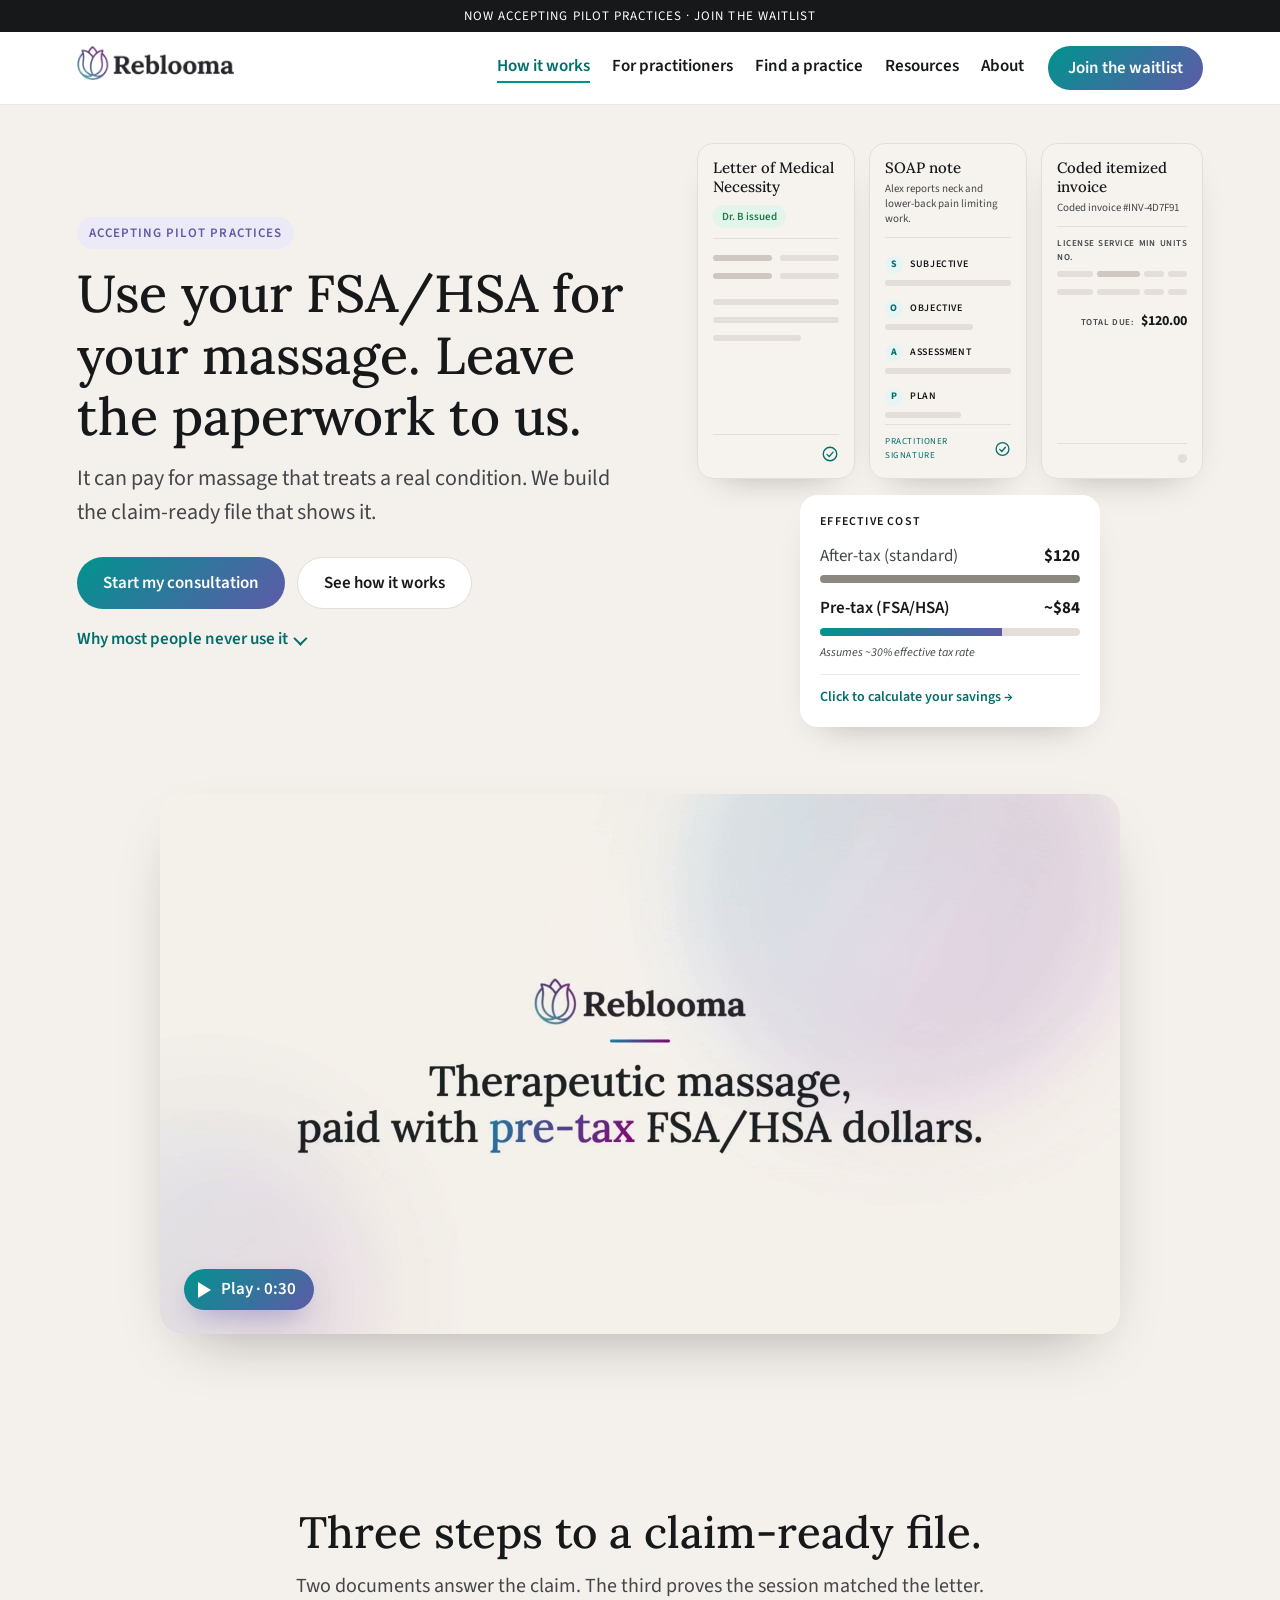
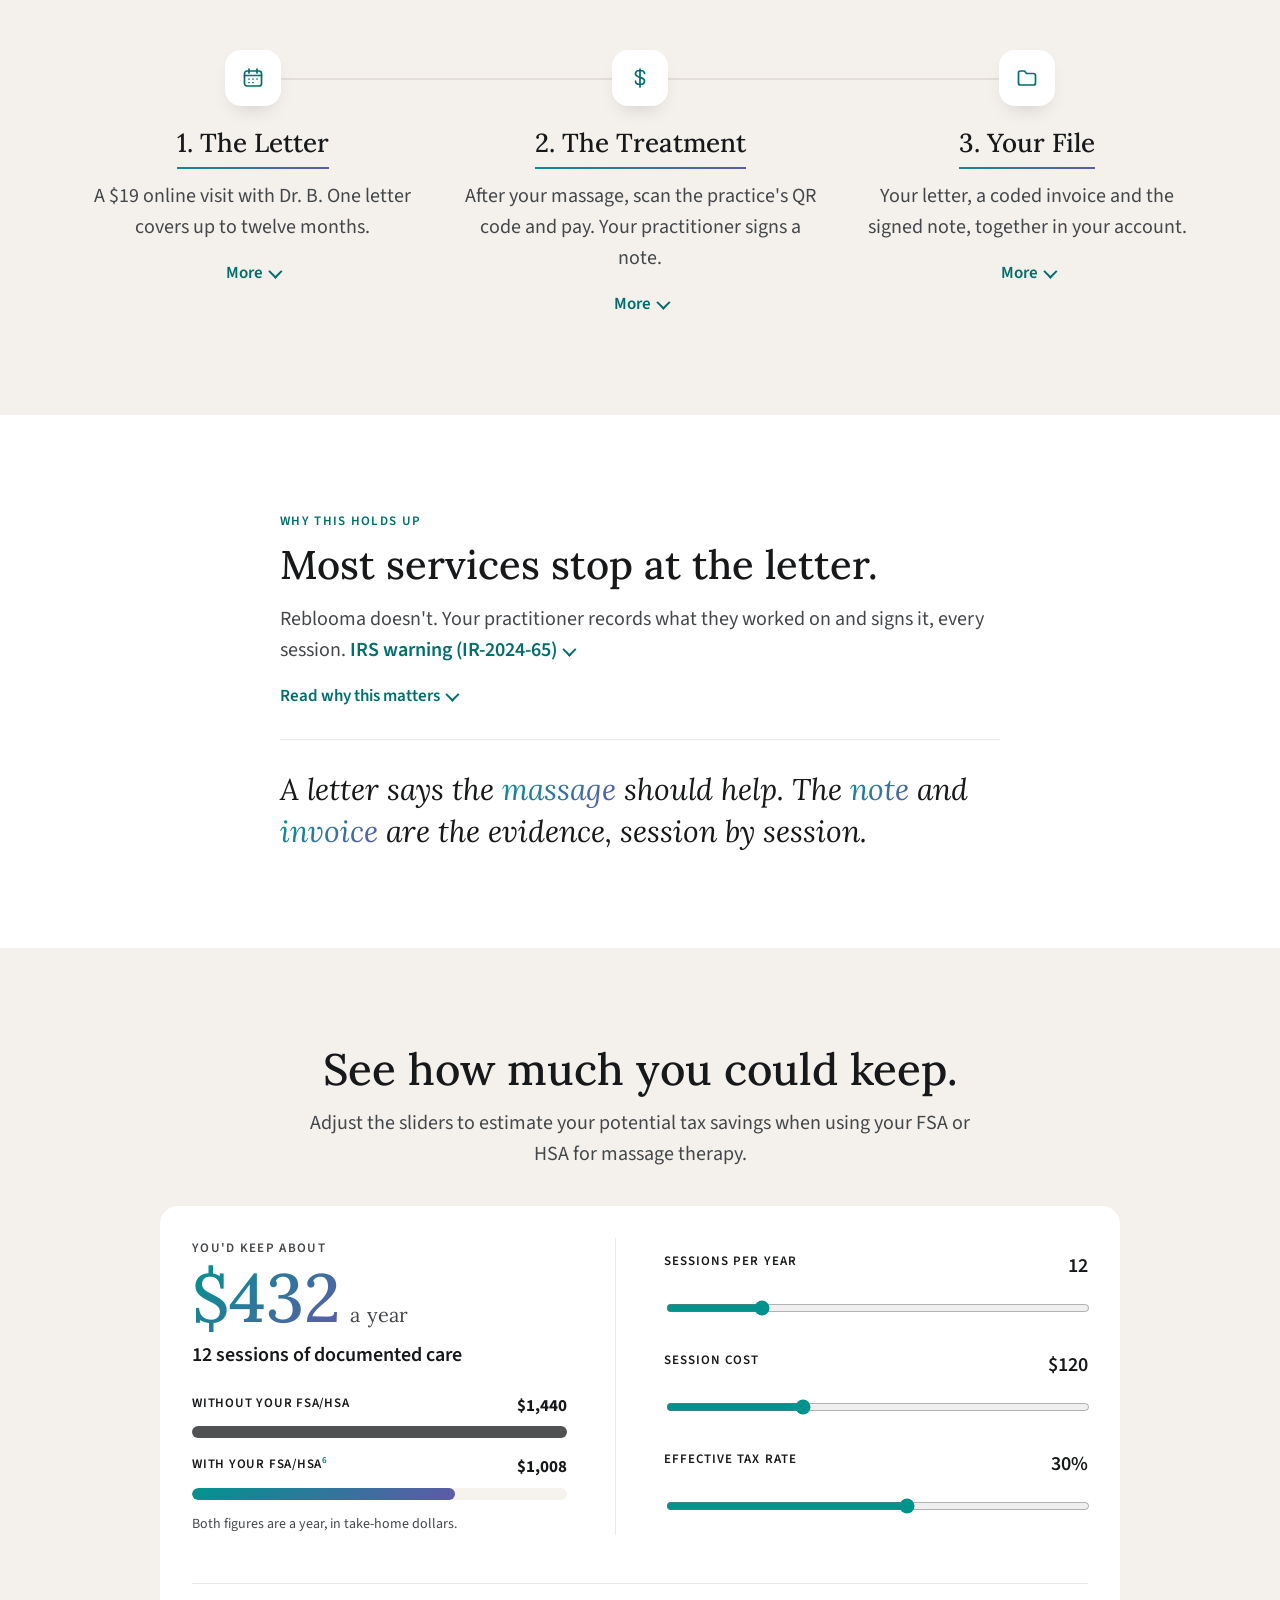
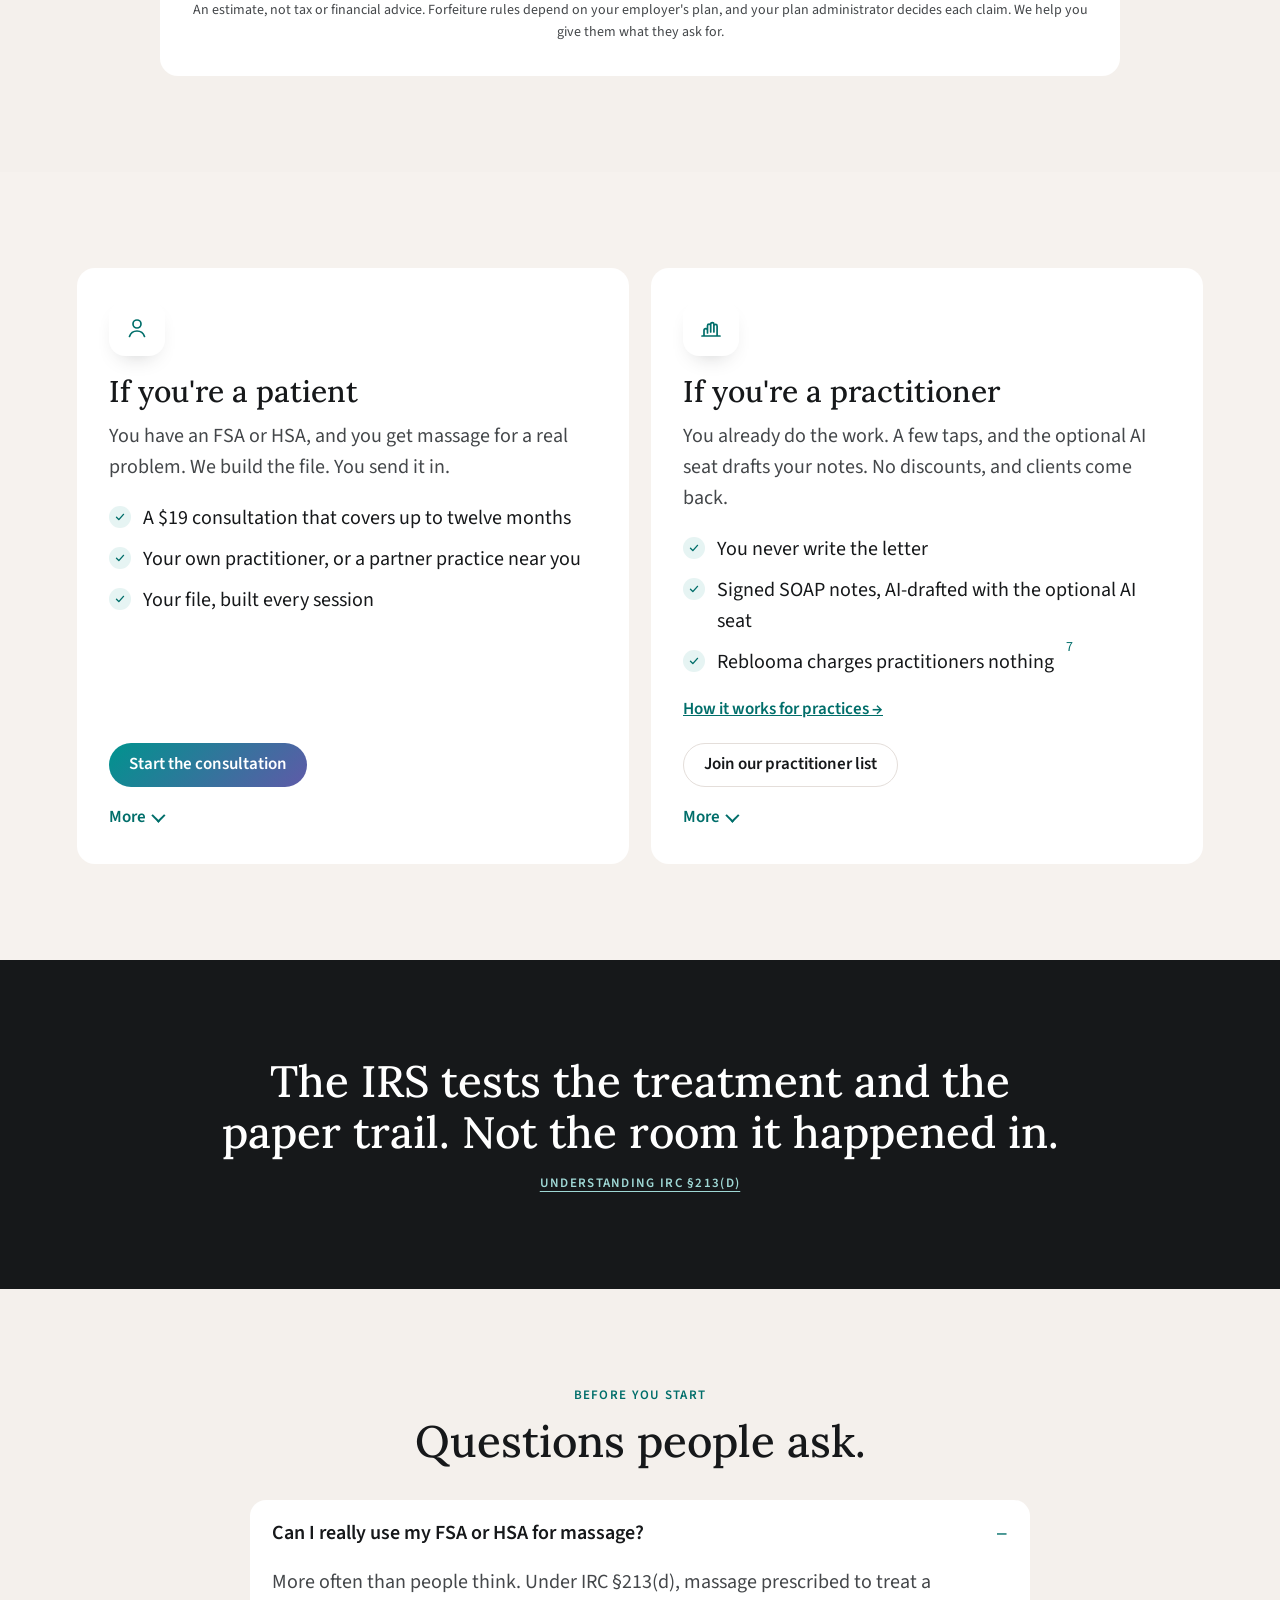
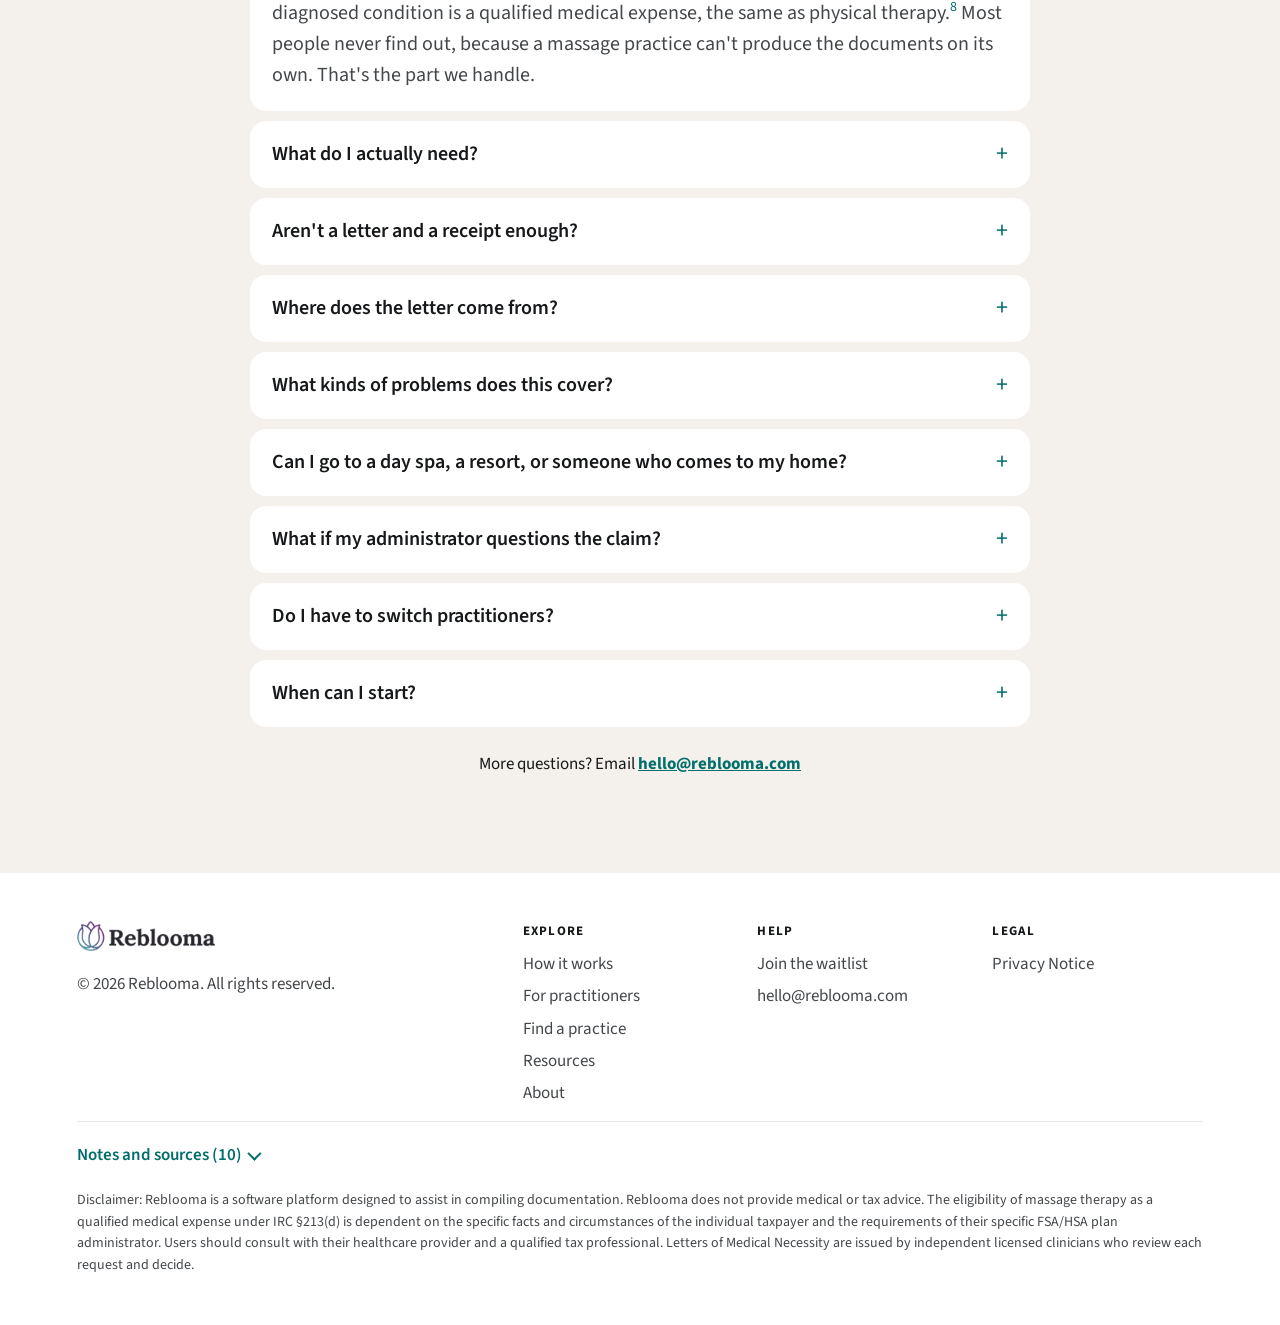
==== index.html @ 5f99416f "Name partner practices again, per D-161 (Joyce, 10/14): Find a practice stays Co-Authored-By: Claude" ====
<!doctype html>
<html lang="en">
<head>
<meta charset="utf-8">
<meta name="viewport" content="width=device-width, initial-scale=1, viewport-fit=cover">
<title>Reblooma: Use your FSA/HSA for massage</title>
<link rel="preconnect" href="https://fonts.googleapis.com">
<link rel="stylesheet" href="https://fonts.googleapis.com/css2?family=Lora:wght@500&family=Source+Sans+3:wght@400;600&display=swap">
<style>
/* Tokens copied from the approved phone screens (10/12/2026). */
:root{
  --ground:#f4f0ec; --sand:#f6f2ee; --stone:#e4deda; --paper:#ffffff;
  --ink:#16181a; --hint:#44474a; --line:rgba(22,24,26,.09);
  --teal:#00938e; --teal-ink:#006e6a; --purple:#5f5aa8; --lav:#eceaf6; --sel:#e6f4f3; --mint:#e3f4ea; --green:#1a7a4a;
  --grad:linear-gradient(135deg,#00938e,#5f5aa8);
  --serif:'Lora',Georgia,'Times New Roman',serif;
  --sans:'Source Sans 3',-apple-system,BlinkMacSystemFont,'Segoe UI',sans-serif;
  --t-body:clamp(1.0625rem,.95rem + .45vw,1.25rem);
  --t-small:clamp(.9375rem,.88rem + .25vw,1.0625rem);
  --gut:clamp(16px,5vw,48px);
}
*{box-sizing:border-box}
[hidden]{display:none!important}
html{scroll-behavior:smooth}
body{margin:0;background:var(--ground);color:var(--ink);font:400 var(--t-body)/1.55 var(--sans);-webkit-font-smoothing:antialiased}
h1,h2,h3{font-family:var(--serif);font-weight:500;line-height:1.18;margin:0;text-wrap:balance}
p{margin:0}
a{color:var(--teal-ink)}
.wrap{max-width:1600px;margin:0 auto;padding-inline:max(var(--gut),6vw)}

/* Top bar */
.dev{background:var(--ink);color:#fff;text-align:center;font-size:.8125rem;letter-spacing:.08em;text-transform:uppercase;padding:7px 12px}
header{background:var(--paper);border-bottom:1px solid var(--line);position:sticky;top:0;z-index:5}
header .wrap{display:flex;align-items:center;gap:24px;min-height:72px}
header img{height:34px;width:auto}
nav{display:flex;gap:22px;margin-left:auto;font-size:var(--t-small);font-weight:600}
nav a{color:var(--ink);text-decoration:none}
nav a:hover{color:var(--teal-ink)}

.btn{display:inline-flex;align-items:center;justify-content:center;gap:8px;min-height:52px;padding:0 26px;border-radius:999px;font:600 var(--t-small)/1 var(--sans);text-decoration:none;border:0;cursor:pointer}
.btn-main{background:var(--grad);color:#fff}
.btn-ghost{background:var(--paper);color:var(--ink);border:1.5px solid var(--stone)}
.btn-sm{min-height:44px;padding:0 20px}

/* Sections */
section{padding-block:clamp(56px,8vw,96px)}
.eyebrow{font-size:.8125rem;font-weight:600;letter-spacing:.1em;text-transform:uppercase;color:var(--teal-ink)}
.lead{color:var(--hint);max-width:34em}
.center{text-align:center}
.center .lead{margin-inline:auto}
.card{background:var(--paper);border-radius:18px;padding:clamp(22px,3vw,32px)}

/* "More" opener: the phone's "Why these" pattern */
details.more{margin-top:14px}
details.more>summary{list-style:none;cursor:pointer;display:inline-flex;align-items:center;gap:6px;font-weight:600;font-size:var(--t-small);color:var(--teal-ink)}
details.more>summary::-webkit-details-marker{display:none}
details.more>summary::after{content:"";width:8px;height:8px;border-right:2px solid currentColor;border-bottom:2px solid currentColor;transform:rotate(45deg) translateY(-2px);transition:transform .2s}
details.more[open]>summary::after{transform:rotate(-135deg) translateY(-2px)}
details.more .body{margin-top:12px;color:var(--hint);font-size:var(--t-small);display:grid;gap:10px}
sup{font-size:.7em;line-height:0}
sup a{text-decoration:none}

/* Hero */
.hero{padding-block:clamp(24px,3vw,40px) clamp(32px,4vw,52px)}
.hero .wrap{display:grid;grid-template-columns:1.1fr 1fr;gap:clamp(48px,5vw,88px);align-items:center}
.pill{display:inline-block;background:var(--lav);color:var(--purple);font-size:.8125rem;font-weight:600;letter-spacing:.08em;text-transform:uppercase;padding:6px 12px;border-radius:999px}
.hero h1{font-size:clamp(2.125rem,1.5rem + 2.3vw,3.25rem);margin:14px 0 14px}
.hero .lead{font-size:clamp(1.125rem,1rem + .5vw,1.375rem)}
.ctas{display:flex;flex-wrap:wrap;gap:12px;margin-top:28px}
/* Hero picture: the live site's layout. Three documents in a row, Effective cost under them. */
.docs{display:grid;gap:16px;justify-items:center;min-width:0}
.dset{display:grid;grid-template-columns:repeat(3,1fr);gap:14px;width:100%}
.doc{background:var(--paper);border-radius:16px;padding:16px;box-shadow:0 16px 36px -24px rgba(22,24,26,.4);display:flex;flex-direction:column;min-height:252px;font-size:.75rem;color:var(--hint)}
/* The live site's glow: each card lights up in turn, 2 s each, 6 s loop. */
.doc{background:var(--sand);outline:1.5px solid var(--line);outline-offset:-1.5px;animation:glow 6s ease infinite}
.dset .doc:nth-child(2){animation-delay:2s}
.dset .doc:nth-child(3){animation-delay:4s}
@keyframes glow{
  0%,30%{background:var(--paper);outline-color:var(--teal);box-shadow:0 0 0 4px rgba(0,147,142,.10),0 18px 40px -18px rgba(95,90,168,.45);transform:translateY(-3px)}
  36%,100%{background:var(--sand);outline-color:var(--line);box-shadow:0 1px 2px rgba(22,24,26,.06);transform:none}
}
@media (prefers-reduced-motion:reduce){.doc{animation:none}.dset .doc:nth-child(2){background:var(--paper);outline-color:var(--teal)}}
.doc h4{margin:0;font:500 .9375rem/1.25 var(--serif);color:var(--ink)}
.doc .dsub{margin-top:4px;font-size:.6875rem;line-height:1.35}
.doc hr{border:0;border-top:1px solid var(--line);margin:10px 0}
.doc .tag{align-self:flex-start;margin-top:8px;background:var(--mint);color:var(--green);font-size:.6875rem;font-weight:600;padding:3px 9px;border-radius:999px}
.doc .ln{display:block;height:6px;border-radius:3px;background:var(--stone);margin:6px 0}
.doc .ln.dk{background:#cfc7c1}
.doc .two{display:flex;gap:8px}.doc .two .ln{flex:1}
.doc .srow{display:flex;align-items:center;gap:7px;margin-top:8px;font-size:.625rem;font-weight:600;letter-spacing:.06em;text-transform:uppercase;color:var(--ink)}
.doc .srow b{width:18px;height:18px;border-radius:50%;background:var(--sel);color:var(--teal-ink);display:grid;place-items:center;font-size:.625rem}
.doc .thead{display:grid;grid-template-columns:1.1fr 1.3fr .6fr .6fr;gap:4px;font-size:.5625rem;font-weight:600;letter-spacing:.05em;text-transform:uppercase;color:var(--hint)}
.doc .trow{display:grid;grid-template-columns:1.1fr 1.3fr .6fr .6fr;gap:4px}
.doc .tot{display:flex;justify-content:flex-end;align-items:baseline;gap:8px;margin-top:10px;font-size:.5625rem;font-weight:600;letter-spacing:.06em;text-transform:uppercase}
.doc .tot b{font-size:.875rem;letter-spacing:0;color:var(--ink);font-variant-numeric:tabular-nums}
.doc .dfoot{margin-top:auto;border-top:1px solid var(--line);padding-top:10px;display:flex;justify-content:space-between;align-items:center;color:var(--teal-ink);font-size:.5625rem;letter-spacing:.06em;text-transform:uppercase}
.doc .dot{width:9px;height:9px;border-radius:50%;background:var(--stone);margin-left:auto}
.eff{width:min(300px,100%);background:var(--paper);border-radius:18px;padding:18px 20px;box-shadow:0 16px 36px -24px rgba(22,24,26,.4);text-decoration:none;color:var(--ink);display:block}
.eff .klab{font-size:.75rem;font-weight:600;letter-spacing:.1em;text-transform:uppercase}
.eff .row{display:flex;justify-content:space-between;align-items:baseline;margin-top:12px;font-size:var(--t-small);font-variant-numeric:tabular-nums}
.eff .row span{color:var(--hint)}
.eff .row.pre span{color:var(--ink);font-weight:600}
.eff i{display:block;height:8px;border-radius:4px;background:var(--stone);margin-top:6px;overflow:hidden}
.eff i.post{background:#8d8781}
.eff i em{display:block;height:100%;width:70%;background:var(--grad)}
.eff .fine{font-size:.75rem;font-style:italic;margin-top:8px}
.eff .go{display:flex;align-items:center;gap:6px;border-top:1px solid var(--line);margin-top:12px;padding-top:12px;font-size:.875rem;font-weight:600;color:var(--teal-ink)}
.eff:hover .go{text-decoration:underline}

/* Steps: the live site's layout. Icon boxes joined by a line, numbered titles, centered text. */
.sub{color:var(--hint);margin-top:12px}
.steps{display:grid;grid-template-columns:repeat(3,1fr);gap:36px;margin-top:48px;position:relative;text-align:center}
.steps::before{content:"";position:absolute;top:28px;left:16.6%;right:16.6%;height:2px;background:var(--stone)}
.step{position:relative;display:flex;flex-direction:column;align-items:center}
.ico{width:56px;height:56px;border-radius:16px;background:var(--paper);color:var(--teal-ink);display:grid;place-items:center;box-shadow:0 10px 24px -16px rgba(22,24,26,.45);position:relative}
.step h3{font-size:1.625rem;margin:22px 0 12px;padding-bottom:8px;border-bottom:2px solid transparent;border-image:var(--grad) 1}
.step p{color:var(--hint);max-width:20em}
.step details.more .body{text-align:left}

/* Why this holds up: the live site's layout. One left-aligned column ending on the quote. */
.proof{background:var(--paper)}
.proof .col{max-width:720px;margin:0 auto}
.proof h2{font-size:clamp(1.875rem,1.4rem + 1.6vw,2.5rem);margin-top:10px}
.proof .intro{color:var(--hint);margin-top:16px}
.proof .quote{font-family:var(--serif);font-style:italic;font-size:clamp(1.375rem,1.1rem + 1.2vw,1.875rem);line-height:1.4;margin-top:28px;padding-top:28px;border-top:1px solid var(--line)}
.proof .irsnote{margin-top:14px;padding-left:14px;border-left:3px solid var(--teal)}
.proof .irsbtn{all:unset;cursor:pointer;display:inline-flex;align-items:center;gap:6px;font-weight:600;color:var(--teal-ink);white-space:nowrap}
.proof .irsbtn::after{content:"";width:8px;height:8px;border-right:2px solid currentColor;border-bottom:2px solid currentColor;transform:rotate(45deg) translateY(-2px);transition:transform .2s}
.proof .irsbtn[aria-expanded="true"]::after{transform:rotate(-135deg) translateY(-2px)}
.proof .irsbtn:focus-visible{outline:2px solid var(--teal);outline-offset:3px;border-radius:4px}
.proof .quote em{font-style:italic;background:var(--grad);-webkit-background-clip:text;background-clip:text;color:transparent}

/* Who it's for: the live site's layout. Icon, title, line, checks, button. */
#who{background:var(--sand)}
.who{display:grid;grid-template-columns:1fr 1fr;gap:22px}
.who .ico{margin-bottom:18px}
.who h3{font-size:1.875rem;margin-bottom:12px}
.who .lede{color:var(--hint)}
.checks{list-style:none;padding:0;margin:20px 0 24px;display:grid;gap:10px}
.checks li{display:flex;gap:12px;align-items:flex-start}
.checks li::before{content:"";flex:0 0 22px;height:22px;margin-top:3px;border-radius:50%;background:var(--sel) url("data:image/svg+xml,%3Csvg xmlns='http://www.w3.org/2000/svg' viewBox='0 0 24 24'%3E%3Cpath d='M6 12.5l4 4 8-9' fill='none' stroke='%23006e6a' stroke-width='2.4' stroke-linecap='round' stroke-linejoin='round'/%3E%3C/svg%3E") center/14px no-repeat}
.who .card{display:flex;flex-direction:column}
a.fnlink{text-decoration:underline;text-underline-offset:4px;text-decoration-thickness:1px}
a.fnlink:hover{text-decoration-thickness:2px}
.who .morelink{margin:-6px 0 20px;font-weight:600;font-size:var(--t-small)}
.who .card .act{margin-top:auto;display:flex;flex-wrap:wrap;gap:12px;align-items:center}

/* Calculator: the old layout (result left, sliders right), new look */
.calcsec .card{max-width:960px;margin:36px auto 0;display:grid;grid-template-columns:1fr 1fr;gap:clamp(24px,4vw,48px);text-align:left}
.calcsec .res{border-right:1px solid var(--line);padding-right:clamp(24px,4vw,48px)}
.calcsec .klab{font-size:.8125rem;font-weight:600;letter-spacing:.1em;text-transform:uppercase;color:var(--hint)}
.calcsec .big{display:flex;align-items:baseline;gap:10px;margin-top:6px;font-variant-numeric:tabular-nums}
.calcsec .big b{font:500 clamp(3rem,2.4rem + 2.6vw,4.25rem)/1 var(--serif);background:var(--grad);-webkit-background-clip:text;background-clip:text;color:transparent}
.calcsec .big span{font-family:var(--serif);color:var(--hint)}
.calcsec .sess{font-weight:600;margin:8px 0 22px}
.bars{display:grid;gap:16px;font-variant-numeric:tabular-nums}
.bar{display:grid;gap:7px}
.bar .row{display:flex;justify-content:space-between;font-size:.8125rem;font-weight:600;letter-spacing:.06em;text-transform:uppercase}
.bar .row b{letter-spacing:0;font-size:var(--t-small)}
.bar i{display:block;height:12px;border-radius:6px;background:var(--stone)}
.bar.pre .track{height:12px;border-radius:6px;background:var(--sand);overflow:hidden}
.bar.pre i{background:var(--grad);height:100%}
.bar.post i{background:var(--ink);opacity:.75}
.fine{font-size:.875rem;color:var(--hint);margin-top:14px}
.sliders{display:grid;gap:26px;align-content:center}
.range{display:grid;gap:10px}
.range label{display:flex;justify-content:space-between;font-size:.8125rem;font-weight:600;letter-spacing:.08em;text-transform:uppercase}
.range label span{font-size:var(--t-body);letter-spacing:0;font-variant-numeric:tabular-nums}
.range input{width:100%;accent-color:var(--teal);height:28px}
.calcsec .disc{grid-column:1/-1;border-top:1px solid var(--line);padding-top:16px;margin:0;text-align:center}
@media (max-width:760px){.calcsec .card{grid-template-columns:1fr}.calcsec .res{border-right:0;padding-right:0;border-bottom:1px solid var(--line);padding-bottom:24px}}

/* IRS line */
.irs{background:var(--ink);color:#fff}
.irs h2{font-size:clamp(1.75rem,1.3rem + 2vw,2.75rem);max-width:20em;margin:0 auto}
.irs .eyebrow{color:#9fd8d5;margin-top:14px;display:block}

/* FAQ */
.faq{max-width:780px;margin:32px auto 0;display:grid;gap:10px}
.faq details{background:var(--paper);border-radius:16px;padding:0 22px}
.faq summary{list-style:none;cursor:pointer;display:flex;justify-content:space-between;gap:16px;align-items:center;padding:18px 0;font-weight:600}
.faq summary::-webkit-details-marker{display:none}
.faq summary::after{content:"+";font:400 1.5rem/1 var(--sans);color:var(--teal-ink)}
.faq details[open] summary::after{content:"\2013"}
.faq .a{padding-bottom:20px;color:var(--hint);display:grid;gap:10px}

/* Footer */
footer{background:var(--paper);padding-block:48px;font-size:var(--t-small);color:var(--hint)}
.fgrid{display:grid;grid-template-columns:2fr 1fr 1fr 1fr;gap:24px}
footer h5{margin:0 0 10px;font-size:.8125rem;letter-spacing:.1em;text-transform:uppercase;color:var(--ink)}
footer ul{list-style:none;padding:0;margin:0;display:grid;gap:6px}
footer a{color:var(--hint);text-decoration:none}
.notes{margin-top:32px;border-top:1px solid var(--line);padding-top:20px}
.notes ol{margin:12px 0 0;padding-left:22px;display:grid;gap:8px}
.disc{margin-top:22px;font-size:.875rem}


/* Video: the 30-second overview */
.watch{padding-block:clamp(8px,1.5vw,16px) clamp(48px,6vw,80px)}
.vbox{max-width:960px;margin:0 auto;border-radius:22px;overflow:hidden;background:var(--paper);box-shadow:0 24px 60px -30px rgba(22,24,26,.4);position:relative}
.vbox video{display:block;width:100%;height:auto;aspect-ratio:16/9;background:var(--sand)}
/* Playing: the video fills the whole window, even where the browser refuses real full screen. */
.vbox.big{position:fixed;inset:0;z-index:9999;max-width:none;margin:0;border-radius:0;background:#000;box-shadow:none;display:flex;align-items:center;justify-content:center}
.vbox.big video{width:100%;height:100%;aspect-ratio:auto;object-fit:contain;background:#000}
.vclose{position:absolute;top:calc(env(safe-area-inset-top,0px) + 14px);right:14px;width:44px;height:44px;border-radius:999px;border:0;background:rgba(255,255,255,.18);color:#fff;font:400 26px/1 var(--sans);cursor:pointer}
body.vbig{overflow:hidden}
.vplay{position:absolute;inset:0;display:flex;align-items:flex-end;justify-content:flex-start;padding:clamp(12px,2.5vw,24px);background:transparent;border:0;cursor:pointer}
.vplay span{display:inline-flex;align-items:center;gap:10px;background:var(--grad);color:#fff;font:600 var(--t-small)/1 var(--sans);padding:12px 18px 12px 14px;border-radius:999px;box-shadow:0 12px 30px -10px rgba(95,90,168,.6)}
.vplay span::before{content:"";border-style:solid;border-width:8px 0 8px 13px;border-color:transparent transparent transparent #fff}
.vcap{text-align:center;color:var(--hint);font-size:var(--t-small);margin-top:12px}

/* Mockup marker */
.mock{position:fixed;right:12px;bottom:12px;background:var(--ink);color:#fff;font-size:.75rem;padding:6px 10px;border-radius:8px;opacity:.85;z-index:9}

@media (max-width:860px){
  nav{display:none}
  header .wrap .btn{margin-left:auto}
  .hero .wrap{grid-template-columns:1fr}
  .dset{display:flex;overflow-x:auto;scroll-snap-type:x mandatory;padding:4px 2px 18px;margin:-4px -2px 0}
  .dset .doc{flex:0 0 min(62%,240px);scroll-snap-align:start}
  .eff{width:100%}
  .steps,.who{grid-template-columns:1fr}
  .steps::before{display:none}
  .fgrid{grid-template-columns:1fr 1fr}
}
@media (max-width:480px){
  .ctas .btn{flex:1 1 100%}
}
nav a.on{color:var(--teal-ink);box-shadow:inset 0 -2px 0 var(--teal);padding-bottom:4px}
</style>
<meta name="description" content="Your FSA or HSA can pay for therapeutic massage. Reblooma assembles the letter, the signed clinical note and the coded invoice your plan administrator asks for.">
<link rel="canonical" href="https://reblooma.com/">
<meta property="og:type" content="website">
<meta property="og:site_name" content="Reblooma">
<meta property="og:title" content="Reblooma: Use your FSA/HSA for massage">
<meta property="og:description" content="Your FSA or HSA can pay for therapeutic massage. Reblooma assembles the letter, the signed clinical note and the coded invoice your plan administrator asks for.">
<meta property="og:url" content="https://reblooma.com/">
<meta property="og:image" content="https://reblooma.com/assets/video/poster-landscape.jpg">
<meta property="og:image:width" content="1920">
<meta property="og:image:height" content="1080">
<meta name="twitter:card" content="summary_large_image">
<meta name="theme-color" content="#e4deda">
<meta name="facebook-domain-verification" content="m7we062xoyzw629cspxsh7lxeci5kn">
<link rel="icon" type="image/png" href="assets/brand/logo/reblooma-favicon.png">
<link rel="apple-touch-icon" href="assets/brand/logo/reblooma-touch-icon.png">
<link href="https://fonts.googleapis.com/css2?family=Material+Symbols+Outlined:wght,FILL@100..700,0..1&amp;display=swap" rel="stylesheet">
<link rel="stylesheet" href="assets/wire.css">
<script src="assets/analytics.js"></script>
<script src="assets/site.js" defer></script>
<script type="application/ld+json">{"@context":"https://schema.org","@type":"Organization","name":"Reblooma","url":"https://reblooma.com/","logo":"https://reblooma.com/assets/brand/logo/reblooma-logo-colour.png","email":"hello@reblooma.com","description":"Reblooma helps massage practices produce the signed clinical note and coded itemized invoice patients need to pay for therapeutic massage with FSA or HSA funds."}</script>
</head>
<body>

<button type="button" class="dev" data-waitlist data-cta="top-bar">Now accepting pilot practices · Join the waitlist</button>
<header>
  <div class="wrap">
    <a href="#top"><img src="assets/brand/logo/reblooma-logo-colour-sm.png" alt="Reblooma"></a>
    <nav aria-label="Main">
      <a href="#how" class="on">How it works</a>
      <a href="practitioners.html">For practitioners</a>
      <a href="directory.html">Find a practice</a>
      <a href="resources.html">Resources</a>
      <a href="about.html">About</a>
    </nav>
    <button class="menubtn" type="button" data-menu-toggle aria-controls="mobile-menu" aria-expanded="false" aria-label="Menu"><span></span><span></span><span></span></button>
    <a class="btn btn-main btn-sm" href="#who" data-waitlist data-cta="header">Join the waitlist</a>
  </div>
  <nav id="mobile-menu" class="mmenu" hidden aria-label="Mobile">
      <a href="#how" class="on">How it works</a>
      <a href="practitioners.html">For practitioners</a>
      <a href="directory.html">Find a practice</a>
      <a href="resources.html">Resources</a>
      <a href="about.html">About</a>
    </nav>
</header>

<main id="top">

<!-- HERO: 1 headline, 1 line, 2 buttons. The rest is one tap away. -->
<section class="hero">
  <div class="wrap">
    <div>
      <span class="pill">Accepting pilot practices</span>
      <h1>Use your FSA/HSA for your massage. Leave the paperwork to us.</h1>
      <p class="lead">It can pay for massage that treats a real condition. We build the claim-ready file that shows it.</p>
      <div class="ctas">
        <a data-waitlist="consult" data-cta="hero-consultation" class="btn btn-main" href="#who">Start my consultation</a>
        <a class="btn btn-ghost" href="#how">See how it works</a>
      </div>
      <details class="more">
        <summary>Why most people never use it</summary>
        <div class="body">
          <p>The money is already yours, set aside before tax. With an FSA, it is gone if you don't use it.<sup><a href="#n1">1</a></sup></p>
          <p>What's missing is the proof: a letter, a signed session note and a coded invoice. That's what we put together.</p>
        </div>
      </details>
    </div>
    <div class="docs" aria-hidden="true">
      <div class="dset">
        <div class="doc">
          <h4>Letter of Medical Necessity</h4>
          <span class="tag">Dr. B issued</span>
          <hr>
          <div class="two"><i class="ln dk"></i><i class="ln"></i></div>
          <div class="two"><i class="ln dk"></i><i class="ln"></i></div>
          <i class="ln" style="margin-top:14px"></i><i class="ln"></i><i class="ln" style="width:70%"></i>
          <div class="dfoot"><span></span><svg viewBox="0 0 24 24" width="18" height="18" aria-hidden="true"><circle cx="12" cy="12" r="9" fill="none" stroke="currentColor" stroke-width="1.8"/><path d="M8 12.5l3 3 5-6" fill="none" stroke="currentColor" stroke-width="1.8" stroke-linecap="round" stroke-linejoin="round"/></svg></div>
        </div>
        <div class="doc">
          <h4>SOAP note</h4>
          <p class="dsub">Alex reports neck and lower-back pain limiting work.</p>
          <hr>
          <div class="srow"><b>S</b>Subjective</div><i class="ln"></i>
          <div class="srow"><b>O</b>Objective</div><i class="ln" style="width:70%"></i>
          <div class="srow"><b>A</b>Assessment</div><i class="ln"></i>
          <div class="srow"><b>P</b>Plan</div><i class="ln" style="width:60%"></i>
          <div class="dfoot"><span>Practitioner signature</span><svg viewBox="0 0 24 24" width="18" height="18" aria-hidden="true"><circle cx="12" cy="12" r="9" fill="none" stroke="currentColor" stroke-width="1.8"/><path d="M8 12.5l3 3 5-6" fill="none" stroke="currentColor" stroke-width="1.8" stroke-linecap="round" stroke-linejoin="round"/></svg></div>
        </div>
        <div class="doc">
          <h4>Coded itemized invoice</h4>
          <p class="dsub">Coded invoice #INV-4D7F91</p>
          <hr>
          <div class="thead"><span>License no.</span><span>Service</span><span>Min</span><span>Units</span></div>
          <div class="trow"><i class="ln"></i><i class="ln dk"></i><i class="ln"></i><i class="ln"></i></div>
          <div class="trow"><i class="ln"></i><i class="ln"></i><i class="ln"></i><i class="ln"></i></div>
          <div class="tot">Total due: <b>$120.00</b></div>
          <div class="dfoot"><span class="dot"></span></div>
        </div>
      </div>
      <a class="eff" href="#calc" aria-hidden="false">
        <p class="klab">Effective cost</p>
        <div class="row"><span>After-tax (standard)</span><b>$120</b></div>
        <i class="post"></i>
        <div class="row pre"><span>Pre-tax (FSA/HSA)</span><b>~$84</b></div>
        <i><em></em></i>
        <p class="fine">Assumes ~30% effective tax rate</p>
        <span class="go">Click to calculate your savings →</span>
      </a>
    </div>
  </div>
</section>


<!-- VIDEO: the 30-second overview (Reblooma30sPromo_bgm, 10/12/2026). Plays only when tapped, with sound. -->
<section class="watch" id="watch">
  <div class="wrap center">
    <div class="vbox" id="vbox">
      <video id="vid" preload="none" playsinline poster="assets/video/poster-landscape.jpg">
        <source src="assets/video/overview-30s-1080.mp4" type="video/mp4">
      </video>
      <button class="vplay" id="vplay" aria-label="Play the 30-second overview"><span>Play · 0:30</span></button>
      <button class="vclose" id="vclose" aria-label="Close the video" hidden>×</button>
    </div>
  </div>
</section>

<!-- STEPS: the live site's layout (icons joined by a line). One line each, full text under More. -->
<section id="how">
  <div class="wrap center">
    <h2 style="font-size:clamp(1.875rem,1.4rem + 1.8vw,2.75rem)">Three steps to a claim-ready file.</h2>
    <p class="sub">Two documents answer the claim. The third proves the session matched the letter.</p>
    <div class="steps">
      <div class="step">
        <div class="ico"><svg viewBox="0 0 24 24" width="24" height="24" aria-hidden="true" fill="none" stroke="currentColor" stroke-width="1.7" stroke-linecap="round" stroke-linejoin="round"><rect x="3.5" y="5" width="17" height="15" rx="2.5"/><path d="M3.5 9.5h17M8 3v4M16 3v4M8 13h.01M12 13h.01M16 13h.01M8 16.5h.01M12 16.5h.01"/></svg></div>
        <h3>1. The Letter</h3>
        <p>A $19 online visit with Dr. B. One letter covers up to twelve months.</p>
        <details class="more"><summary>More</summary><div class="body">
          <p>Describe what's going on, and one of their clinicians reviews it. One letter covers up to twelve months of sessions.<sup><a href="#n2">2</a></sup></p>
        </div></details>
      </div>
      <div class="step">
        <div class="ico"><svg viewBox="0 0 24 24" width="24" height="24" aria-hidden="true" fill="none" stroke="currentColor" stroke-width="1.7" stroke-linecap="round" stroke-linejoin="round"><path d="M12 3v18M16.5 7.5c0-1.9-2-3-4.5-3s-4.5 1.2-4.5 3.3c0 4.7 9 2.4 9 7.2 0 2.1-2 3.4-4.5 3.4s-4.5-1.2-4.5-3.2"/></svg></div>
        <h3>2. The Treatment</h3>
        <p>After your massage, scan the practice's QR code and pay. Your practitioner signs a note.</p>
        <details class="more"><summary>More</summary><div class="body">
          <p>The clinical note takes your practitioner a few minutes. Your massage itself stays the same.</p>
        </div></details>
      </div>
      <div class="step">
        <div class="ico"><svg viewBox="0 0 24 24" width="24" height="24" aria-hidden="true" fill="none" stroke="currentColor" stroke-width="1.7" stroke-linejoin="round"><path d="M3.5 7a2 2 0 0 1 2-2h4l2 2.5h7a2 2 0 0 1 2 2V17a2 2 0 0 1-2 2h-13a2 2 0 0 1-2-2z"/></svg></div>
        <h3>3. Your File</h3>
        <p>Your letter, a coded invoice and the signed note, together in your account.</p>
        <details class="more"><summary>More</summary><div class="body">
          <p>They land in your account together, ready to send to your plan administrator.<sup><a href="#n3">3</a></sup></p>
        </div></details>
      </div>
    </div>
  </div>
</section>

<!-- PROOF: the live site's layout. Heading and quote on the page; the four paragraphs under More. -->
<section class="proof">
  <div class="wrap"><div class="col">
    <p class="eyebrow">Why this holds up</p>
    <h2>Most services stop at the letter.</h2>
    <p class="intro">Reblooma doesn't. Your practitioner records what they worked on and signs it, every session. <button class="irsbtn" type="button" aria-expanded="false" aria-controls="irsbody">IRS warning (IR-2024-65)</button></p>
    <p class="irsnote" id="irsbody" hidden>Paid doctor's notes based only on what you report do not make an expense medical. Under IRC §213(d), care must diagnose, treat, ease or prevent a disease.<sup><a href="#n4">4</a></sup></p>
    <details class="more"><summary>Read why this matters</summary><div class="body">
      <p>If a claim fails, the risk lands on you. A disqualified HSA withdrawal is taxed as income, plus a 20% penalty under 65. An FSA card can be switched off.<sup><a href="#n5">5</a></sup></p>
      <p>So Reblooma checks every session against your letter. If they don't line up, it shows.</p>
      <p>That's why the setting doesn't matter. A day spa or a home visit both work. The documents are the test.</p>
    </div></details>
    <p class="quote">A letter says the <em>massage</em> should help. The <em>note</em> and <em>invoice</em> are the evidence, session by session.</p>
  </div></div>
</section>

<!-- CALCULATOR: same place and layout as the live site, new look. -->
<section class="calcsec" id="calc">
  <div class="wrap center">
    <h2 style="font-size:clamp(1.875rem,1.4rem + 1.8vw,2.75rem)">See how much you could keep.</h2>
    <p class="lead" style="margin-top:12px">Adjust the sliders to estimate your potential tax savings when using your FSA or HSA for massage therapy.</p>
    <div class="card">
      <div class="res">
        <p class="klab">You'd keep about</p>
        <p class="big"><b id="cKeep">$432</b><span>a year</span></p>
        <p class="sess"><span id="cSess">12</span> sessions of documented care</p>
        <div class="bars">
          <div class="bar post"><div class="row"><span>Without your FSA/HSA</span><b id="cAfter">$1,440</b></div><i></i></div>
          <div class="bar pre"><div class="row"><span>With your FSA/HSA<sup><a href="#n6">6</a></sup></span><b id="cPre">$1,008</b></div><div class="track"><i id="cBar" style="width:70%"></i></div></div>
        </div>
        <p class="fine">Both figures are a year, in take-home dollars.</p>
      </div>
      <div class="sliders">
        <div class="range"><label for="rS">Sessions per year <span id="oS">12</span></label><input id="rS" type="range" min="1" max="52" value="12"></div>
        <div class="range"><label for="rC">Session cost <span id="oC">$120</span></label><input id="rC" type="range" min="60" max="250" step="5" value="120"></div>
        <div class="range"><label for="rT">Effective tax rate <span id="oT">30%</span></label><input id="rT" type="range" min="10" max="45" value="30"></div>
      </div>
      <p class="fine disc">An estimate, not tax or financial advice. Forfeiture rules depend on your employer's plan, and your plan administrator decides each claim. We help you give them what they ask for.</p>
    </div>
  </div>
</section>

<!-- WHO: the live site's layout (icon, title, line, checks, button). The gray note is under More. -->
<section id="who">
  <div class="wrap who">
    <div class="card">
      <div class="ico"><svg viewBox="0 0 24 24" width="24" height="24" aria-hidden="true" fill="none" stroke="currentColor" stroke-width="1.7" stroke-linecap="round"><circle cx="12" cy="8" r="4"/><path d="M4.5 20.5c1.2-3.8 4-5.5 7.5-5.5s6.3 1.7 7.5 5.5"/></svg></div>
      <h3>If you're a patient</h3>
      <p class="lede">You have an FSA or HSA, and you get massage for a real problem. We build the file. You send it in.</p>
      <ul class="checks">
        <li>A $19 consultation that covers up to twelve months</li>
        <li>Your own practitioner, or a partner practice near you</li>
        <li>Your file, built every session</li>
      </ul>
      <div class="act"><a data-waitlist="consult" data-cta="patient-card" class="btn btn-main btn-sm" href="#">Start the consultation</a></div>
      <details class="more"><summary>More</summary><div class="body">
        <p>Chronic pain, injury, recovery. No old records to dig up, no prior doctor's visit needed. Just describe what hurts, and a clinician at Dr. B takes it from there.</p>
      </div></details>
    </div>
    <div class="card">
      <div class="ico"><svg viewBox="0 0 24 24" width="24" height="24" aria-hidden="true" fill="none" stroke="currentColor" stroke-width="1.7" stroke-linecap="round" stroke-linejoin="round"><path d="M3 20h18M5 20v-5.5c0-1 .8-1.8 1.8-1.8S8.5 13.5 8.5 14.5V17M8.5 16V9.8c0-.9.7-1.6 1.6-1.6s1.6.7 1.6 1.6V16M11.7 15V8.3c0-.9.7-1.6 1.6-1.6s1.6.7 1.6 1.6V16M14.9 15V10c0-.9.7-1.6 1.6-1.6s1.6.7 1.6 1.6v10"/></svg></div>
      <h3>If you're a practitioner</h3>
      <p class="lede">You already do the work. A few taps, and the optional AI seat drafts your notes. No discounts, and clients come back.</p>
      <ul class="checks">
        <li>You never write the letter</li>
        <li>Signed SOAP notes, AI-drafted with the optional AI seat</li>
        <li>Reblooma charges practitioners nothing<sup><a href="#n7">7</a></sup></li>
      </ul>
      <p class="morelink"><a href="practitioners.html">How it works for practices →</a></p>
      <div class="act"><a data-waitlist="practitioner" data-cta="practitioner-card" class="btn btn-ghost btn-sm" href="#">Join our practitioner list</a></div>
      <details class="more"><summary>More</summary><div class="body">
        <p>Practitioners at day spas and resorts, massage and wellness practices, and mobile or in-home services are all welcome. The setting isn't the test.</p>
      </div></details>
    </div>
  </div>
</section>
<section class="irs">
  <div class="wrap center">
    <h2>The IRS tests the treatment and the paper trail. Not the room it happened in.</h2>
    <a class="eyebrow fnlink" href="#n4">Understanding IRC §213(d)</a>
  </div>
</section>

<!-- FAQ: already the right pattern. All 9 kept. -->
<section id="faq">
  <div class="wrap center">
    <p class="eyebrow">Before you start</p>
    <h2 style="font-size:clamp(1.875rem,1.4rem + 1.8vw,2.75rem);margin-top:10px">Questions people ask.</h2>
  </div>
  <div class="wrap">
    <div class="faq">
      <details open><summary>Can I really use my FSA or HSA for massage?</summary><div class="a">
        <p>More often than people think. Under IRC §213(d), massage prescribed to treat a diagnosed condition is a qualified medical expense, the same as physical therapy.<sup><a href="#n8">8</a></sup> Most people never find out, because a massage practice can't produce the documents on its own. That's the part we handle.</p></div></details>
      <details><summary>What do I actually need?</summary><div class="a">
        <p>Usually two things: a Letter of Medical Necessity and a coded itemized invoice. That's what most administrators ask for.</p>
        <p>Some go further and ask you to show the sessions actually treated the condition in your letter. So your practitioner signs a clinical note after every visit, and Reblooma files it with the rest. If that question ever comes, the answer is already there.</p></div></details>
      <details><summary>Aren't a letter and a receipt enough?</summary><div class="a">
        <p>Often that is all a plan asks for. But a receipt only proves you paid. A spa receipt shows a date, a total and the word "massage," which connects the money to nothing in particular.</p>
        <p>Your Reblooma invoice reads like a medical bill, not a spa receipt. It carries your practitioner's name and license number, the date of service, the treatment with its procedure code, the diagnosis code from your letter, and what you paid. With the signed session note, it shows the visit treated the condition your letter names. You submit knowing the evidence is already in hand.</p></div></details>
      <details><summary>Where does the letter come from?</summary><div class="a">
        <p>A $19 online consultation with Dr. B, an independent telehealth practice. Describe what's going on and one of their clinicians reviews it. Your letter covers you for up to twelve months.<sup><a href="#n9">9</a></sup></p></div></details>
      <details><summary>What kinds of problems does this cover?</summary><div class="a">
        <p>Back pain, chronic pain, fibromyalgia, disc conditions, muscle spasms, and sleep or stress-related conditions are among the most common. The list is longer, and a clinician decides.<sup><a href="#n10">10</a></sup> No old records to dig up and no prior doctor's visit needed. Just describe what's going on.</p></div></details>
      <details><summary>Can I go to a day spa, a resort, or someone who comes to my home?</summary><div class="a">
        <p>Yes. Day spas, resorts, wellness practices and mobile or in-home practitioners are all welcome. The setting was never the test. What counts is that your practitioner is licensed and the session treats what your letter covers.</p>
        <p>A massage booked purely to relax, and extras like tips, retail or facility fees, generally don't qualify. So your invoice lists the treatment on its own.</p></div></details>
      <details><summary>What if my administrator questions the claim?</summary><div class="a">
        <p>Send us what they asked for and we'll help you answer it. Your file already holds the letter, every signed session note and every coded invoice. So most questions are answered by sending the part they want, in the form they want it.</p>
        <p>If they need something more, like more detail from your practitioner, a document reissued or a fuller history of your sessions, we put it together with you. The decision stays with your plan, but you won't be working out what to send on your own.</p></div></details>
      <details><summary>Do I have to switch practitioners?</summary><div class="a">
        <p>Not at all, and we'd rather you didn't. Name your current practice when you request your letter. Joining costs them nothing, and someone who already knows your history writes a better note. No practice yet? <a href="directory.html">Find a partner practice near you</a>.</p></div></details>
      <details><summary>When can I start?</summary><div class="a">
        <p>Your letter covers every session from the day it's issued, for up to twelve months. It's worth sorting out before your next appointment, not after a run of them.</p></div></details>
    </div>
    <p class="center" style="margin-top:24px;font-size:var(--t-small)">More questions? Email <a href="mailto:hello@reblooma.com"><b>hello@reblooma.com</b></a></p>
  </div>
</section>
</main>

<footer id="about">
  <div class="wrap">
    <div class="fgrid">
      <div><img src="assets/brand/logo/reblooma-logo-colour-sm.png" alt="Reblooma" style="height:30px;width:auto"><p style="margin-top:12px">© 2026 Reblooma. All rights reserved.</p></div>
      <div><h5>Explore</h5><ul><li><a href="#how">How it works</a></li><li><a href="practitioners.html">For practitioners</a></li><li><a href="directory.html">Find a practice</a></li><li><a href="resources.html">Resources</a></li><li><a href="about.html">About</a></li></ul></div>
      <div><h5>Help</h5><ul><li><a href="#who" data-waitlist data-cta="footer">Join the waitlist</a></li><li><a href="mailto:hello@reblooma.com">hello@reblooma.com</a></li></ul></div>
      <div><h5>Legal</h5><ul><li><a href="privacy.html">Privacy Notice</a></li></ul></div>
    </div>
    <details class="more notes"><summary>Notes and sources (10)</summary><div class="body">
      <ol>
        <li id="n1">Health FSA funds are generally forfeited at the end of your plan year. Some employers allow a small carryover or a short grace period; many allow neither. HSA funds do not expire.</li>
        <li id="n2">The $19 consultation is charged by Dr. B, an independent telehealth practice, and is subject to their pricing and turnaround. Reblooma receives no part of it. Reblooma's own patient fee is published before launch.</li>
        <li id="n3">Reblooma prepares your documents and helps you respond if your administrator asks for more. The reimbursement decision itself rests with your plan.</li>
        <li id="n4"><b>IRC §213(d)</b> defines medical care as the diagnosis, cure, mitigation, treatment or prevention of disease. <b>Treas. Reg. §1.213-1(e)(1)(ii)</b>, the "but-for" test: would you get this massage without the condition? Each session has to show it was treatment. <b>IRS News Release IR-2024-65</b> (2024): a doctor's note based only on what you report does not, by itself, make a wellness expense eligible.</li>
        <li id="n5">A disqualified HSA distribution is included in income and subject to an additional 20% tax if you are under 65, with limited exceptions. FSA substantiation rules and card suspension vary by plan. Reblooma is not a tax advisor.</li>
        <li id="n6">Works with a health savings account (HSA) or a healthcare flexible spending account (FSA). Limited-purpose and dependent-care FSAs do not cover massage under any documentation.</li>
        <li id="n7">Reblooma charges practitioners nothing. Standard card processing fees apply to payouts, as they do with any card terminal.</li>
        <li id="n8">Whether an expense qualifies depends on your condition and on the requirements of your individual plan.</li>
        <li id="n9">Letters are issued at the reviewing clinician's discretion, after review. Reblooma does not write letters and does not employ the clinicians who do.</li>
        <li id="n10">Examples only. Eligibility is decided on individual clinical review, never by a list.</li>
      </ol>
    </div></details>
    <p class="disc">Disclaimer: Reblooma is a software platform designed to assist in compiling documentation. Reblooma does not provide medical or tax advice. The eligibility of massage therapy as a qualified medical expense under IRC §213(d) is dependent on the specific facts and circumstances of the individual taxpayer and the requirements of their specific FSA/HSA plan administrator. Users should consult with their healthcare provider and a qualified tax professional. Letters of Medical Necessity are issued by independent licensed clinicians who review each request and decide.</p>
  </div>
</footer>


<script>
// Footnote links open the closed "Notes and sources" first.
document.querySelectorAll('sup a, a.fnlink').forEach(a=>a.addEventListener('click',()=>{document.querySelector('.notes').open=true}));
// Calculator, same math as the live site.
const $=id=>document.getElementById(id), fmt=n=>'$'+Math.round(n).toLocaleString('en-US');
function calc(){const s=+$('rS').value,c=+$('rC').value,t=+$('rT').value;
  const after=s*c, pre=after*(1-t/100);
  $('oS').textContent=s;$('oC').textContent=fmt(c);$('oT').textContent=t+'%';
  $('cAfter').textContent=fmt(after);$('cPre').textContent=fmt(pre);$('cBar').style.width=(100-t)+'%';
  $('cKeep').textContent=fmt(after-pre);$('cSess').textContent=s;}
['rS','rC','rT'].forEach(id=>$(id).addEventListener('input',calc));calc();
// Video: one landscape file everywhere (the "portrait" export is the same frame letterboxed). Big play button hides once playing.
(function(){const v=$('vid'),btn=$('vplay');
  // Play fills the screen; it shrinks back when the video ends (Joyce, 10/13/2026).
  // The window-filling style always applies, so it works even where real full screen is refused
  // (an app's preview pane, an embedded page). Real full screen is tried on top, inside the click.
  const box=$('vbox'),x=$('vclose');
  const grow=()=>{box.classList.add('big');document.body.classList.add('vbig');x.hidden=false;v.controls=true;
    try{if(box.requestFullscreen){const r=box.requestFullscreen();if(r&&r.catch)r.catch(()=>{});}
      else if(box.webkitRequestFullscreen)box.webkitRequestFullscreen();
      else if(v.webkitEnterFullscreen)v.webkitEnterFullscreen();}catch(e){}};
  const shrink=()=>{box.classList.remove('big');document.body.classList.remove('vbig');x.hidden=true;
    try{if(document.fullscreenElement)document.exitFullscreen().catch(()=>{});
      else if(document.webkitFullscreenElement)document.webkitExitFullscreen();
      else if(v.webkitDisplayingFullscreen)v.webkitExitFullscreen();}catch(e){}};
  btn.addEventListener('click',()=>{grow();v.play();});
  v.addEventListener('play',()=>{btn.hidden=true;v.controls=true;if(!box.classList.contains('big'))grow();});
  v.addEventListener('ended',()=>{shrink();v.load();btn.hidden=false;v.controls=false;});
  // Leaving early (the ×, Esc, or the browser's own exit) pauses and shrinks.
  const stop=()=>{v.pause();shrink();btn.hidden=false;v.controls=false;};
  x.addEventListener('click',stop);
  document.addEventListener('keydown',e=>{if(e.key==='Escape'&&box.classList.contains('big'))stop();});
  document.addEventListener('fullscreenchange',()=>{if(!document.fullscreenElement&&box.classList.contains('big')&&!v.ended)stop();});
})();

// IRS warning: the green label after "every session." opens the warning text.
document.querySelectorAll('.irsbtn').forEach(b=>b.addEventListener('click',()=>{const t=document.getElementById(b.getAttribute('aria-controls'));const open=b.getAttribute('aria-expanded')!=='true';b.setAttribute('aria-expanded',open);t.hidden=!open}));
</script>
</body>
</html>
---- assets/wire.css ----
/* Styles for the live site's scripts on the redesigned pages (10/13/2026).
   assets/site.js builds the waitlist pop-up and assets/directory.js the practice
   cards with Tailwind class names. The new pages do not load Tailwind, so the
   few classes those scripts use are defined here, scoped to their own boxes. */

.hidden{display:none!important}

/* Top bar is a button now: it opens the waitlist pop-up, as on the live site */
button.dev{display:block;width:100%;border:0;cursor:pointer;font-family:var(--sans)}
button.dev:hover{opacity:.9}

/* Phone menu (assets/site.js toggles [hidden] on #mobile-menu) */
.menubtn{display:none;flex-direction:column;justify-content:center;gap:5px;width:44px;height:44px;margin-left:auto;padding:10px;border:0;background:none;cursor:pointer}
.menubtn span{display:block;height:2px;background:var(--ink);border-radius:2px}
.mmenu{display:none}
@media (max-width:860px){
  .menubtn{display:flex}
  header .wrap>.btn{display:none}
  .mmenu:not([hidden]){display:flex;flex-direction:column;border-top:1px solid var(--line);padding:8px max(var(--gut),6vw) 16px;background:var(--paper)}
  .mmenu a{padding:12px 0;color:var(--ink);text-decoration:none;font-weight:600;font-size:var(--t-small)}
  .mmenu a.on{color:var(--teal-ink)}
}

/* ---------- Waitlist pop-up ---------- */
#waitlist-modal{position:fixed;inset:0;z-index:100;align-items:center;justify-content:center;padding:16px;background:rgba(22,24,26,.45);-webkit-backdrop-filter:blur(8px);backdrop-filter:blur(8px)}
#waitlist-modal.flex{display:flex}
#waitlist-modal>div{position:relative;width:100%;max-width:28rem;max-height:92vh;overflow-y:auto;background:var(--paper);border-radius:18px;padding:32px;box-shadow:0 24px 60px rgba(22,24,26,.25);font-family:var(--sans);font-size:1rem;line-height:1.5;color:var(--ink)}
#waitlist-modal form{margin:0}
#waitlist-modal .absolute{position:absolute}
#waitlist-modal .top-4{top:16px}
#waitlist-modal .right-4{right:16px}
#waitlist-modal [data-wl-close].absolute{border:0;background:none;cursor:pointer;color:var(--hint);padding:4px;line-height:1}
#waitlist-modal [data-wl-close].absolute:hover{color:var(--ink)}
#waitlist-modal .font-headline-sm{font-family:var(--serif);font-weight:500;font-size:1.5rem;line-height:1.25;margin:0}
#waitlist-modal .font-label-caps{font-size:.75rem;font-weight:600;letter-spacing:.1em;text-transform:uppercase;color:var(--hint)}
#waitlist-modal .normal-case{text-transform:none;letter-spacing:normal;font-weight:400}
#waitlist-modal .block{display:block}
#waitlist-modal .flex{display:flex}
#waitlist-modal .grid{display:grid}
#waitlist-modal .grid-cols-2{grid-template-columns:1fr 1fr}
#waitlist-modal .gap-3{gap:12px}
#waitlist-modal .items-start{align-items:flex-start}
#waitlist-modal .mb-2{margin-bottom:8px}
#waitlist-modal .mb-4{margin-bottom:16px}
#waitlist-modal .mb-5{margin-bottom:20px}
#waitlist-modal .mb-6{margin-bottom:24px}
#waitlist-modal .mt-2{margin-top:8px}
#waitlist-modal .mt-4{margin-top:16px}
#waitlist-modal .mt-8{margin-top:32px}
#waitlist-modal .py-6{padding-block:24px}
#waitlist-modal .text-center{text-align:center}
#waitlist-modal .w-full{width:100%}
#waitlist-modal .cursor-pointer{cursor:pointer}
#waitlist-modal .underline{text-decoration:underline}
#waitlist-modal .text-primary{color:var(--ink)}
#waitlist-modal .text-on-surface-variant{color:var(--hint)}
#waitlist-modal p{margin:0}
#waitlist-modal label.flex{font-size:.875rem;line-height:1.4;color:var(--hint)}
#waitlist-modal input[type=checkbox]{margin:3px 0 0;width:18px;height:18px;flex:none;accent-color:var(--teal)}
#waitlist-modal .text-\[0\.72rem\]{font-size:.8125rem;color:var(--hint)}
#waitlist-modal .text-\[0\.75rem\]{font-size:.8125rem}
#waitlist-modal .text-\[\#93000a\],#waitlist-modal .wl-error{color:#93000a;font-size:.875rem}
#waitlist-modal .text-\[64px\]{font-size:64px;display:block;color:var(--teal)}
#waitlist-modal .wl-input{display:block;width:100%;margin-top:4px;border:0;border-bottom:1.5px solid var(--stone);background:transparent;padding:8px 0;font:400 1rem/1.4 var(--sans);color:var(--ink);border-radius:0}
#waitlist-modal .wl-input:focus{outline:none;border-bottom-color:var(--teal)}
#waitlist-modal .btn-primary,#waitlist-modal .btn-secondary{display:inline-flex;align-items:center;justify-content:center;min-height:48px;padding:0 24px;border-radius:999px;font:600 1rem/1 var(--sans);text-decoration:none;cursor:pointer}
#waitlist-modal .btn-primary{border:0;background:var(--grad);color:#fff}
#waitlist-modal .btn-primary:disabled{opacity:.6;cursor:wait}
#waitlist-modal .btn-primary.w-full{display:flex;width:100%}
#waitlist-modal .btn-secondary{background:var(--paper);color:var(--ink);border:1.5px solid var(--stone)}
#waitlist-modal .wl-choice[aria-pressed="true"]{background:var(--sel);border-color:var(--teal);color:var(--teal-ink)}
#waitlist-modal .material-symbols-outlined{font-family:'Material Symbols Outlined';font-weight:normal;font-style:normal;line-height:1;letter-spacing:normal;text-transform:none;white-space:nowrap;-webkit-font-feature-settings:'liga';font-feature-settings:'liga'}

/* ---------- Directory results (assets/directory.js) ---------- */
.dirmeta{display:flex;flex-wrap:wrap;gap:12px;justify-content:center;margin-top:16px;font-size:var(--t-small);color:var(--hint)}
.dirmeta span:empty{display:none}
.dirres{display:grid;grid-template-columns:repeat(auto-fill,minmax(min(100%,340px),1fr));gap:20px;margin-top:24px;text-align:left}
.dirres article{display:flex;flex-direction:column;gap:12px;background:var(--paper);border-radius:18px;padding:24px}
.dirres .flex{display:flex}
.dirres .items-start{align-items:flex-start}
.dirres .justify-between{justify-content:space-between}
.dirres .gap-4{gap:16px}
.dirres .pt-2{padding-top:8px}
.dirres .mt-auto{margin-top:auto}
.dirres .mt-1{margin-top:4px}
.dirres .self-center{align-self:center}
.dirres h3{font-size:1.25rem}
.dirres .font-label-caps{font-size:.75rem;font-weight:600;letter-spacing:.1em;text-transform:uppercase;color:var(--hint)}
.dirres p{font-size:var(--t-small);color:var(--hint)}
.dirres .italic{font-style:italic}
.dirres .brand-gradient-text{font-family:var(--serif);background:var(--grad);-webkit-background-clip:text;background-clip:text;color:transparent;flex:none}
.dirres .btn-primary{display:inline-flex;align-items:center;min-height:40px;padding:0 20px;border-radius:999px;background:var(--grad);color:#fff;font-weight:600;text-decoration:none}
.dirres a{font-weight:600}

/* The About call-to-action email stays white on the dark band */
.band-dark a.mail{color:#fff}
/* White text on gradient buttons inside dark bands (the band's link color was turning it pale teal) */
.band-dark a.btn-main{color:#fff}
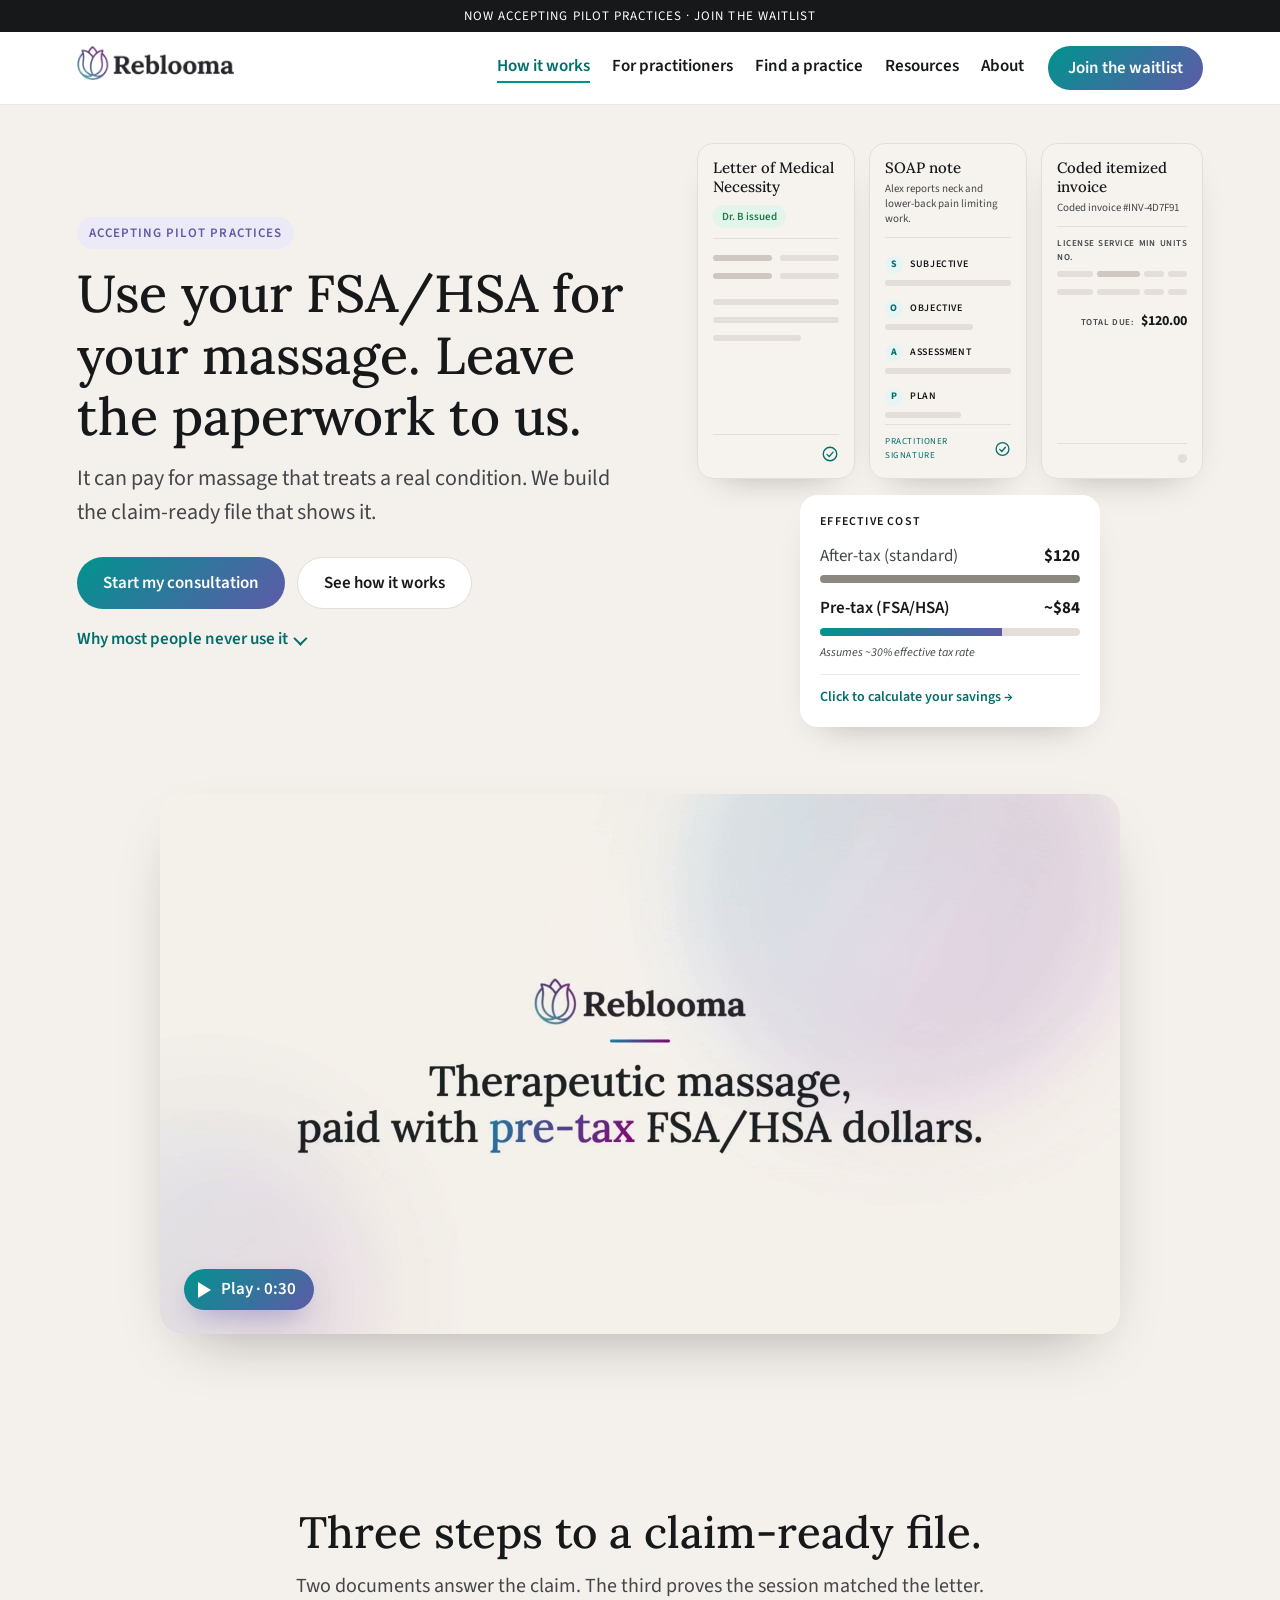
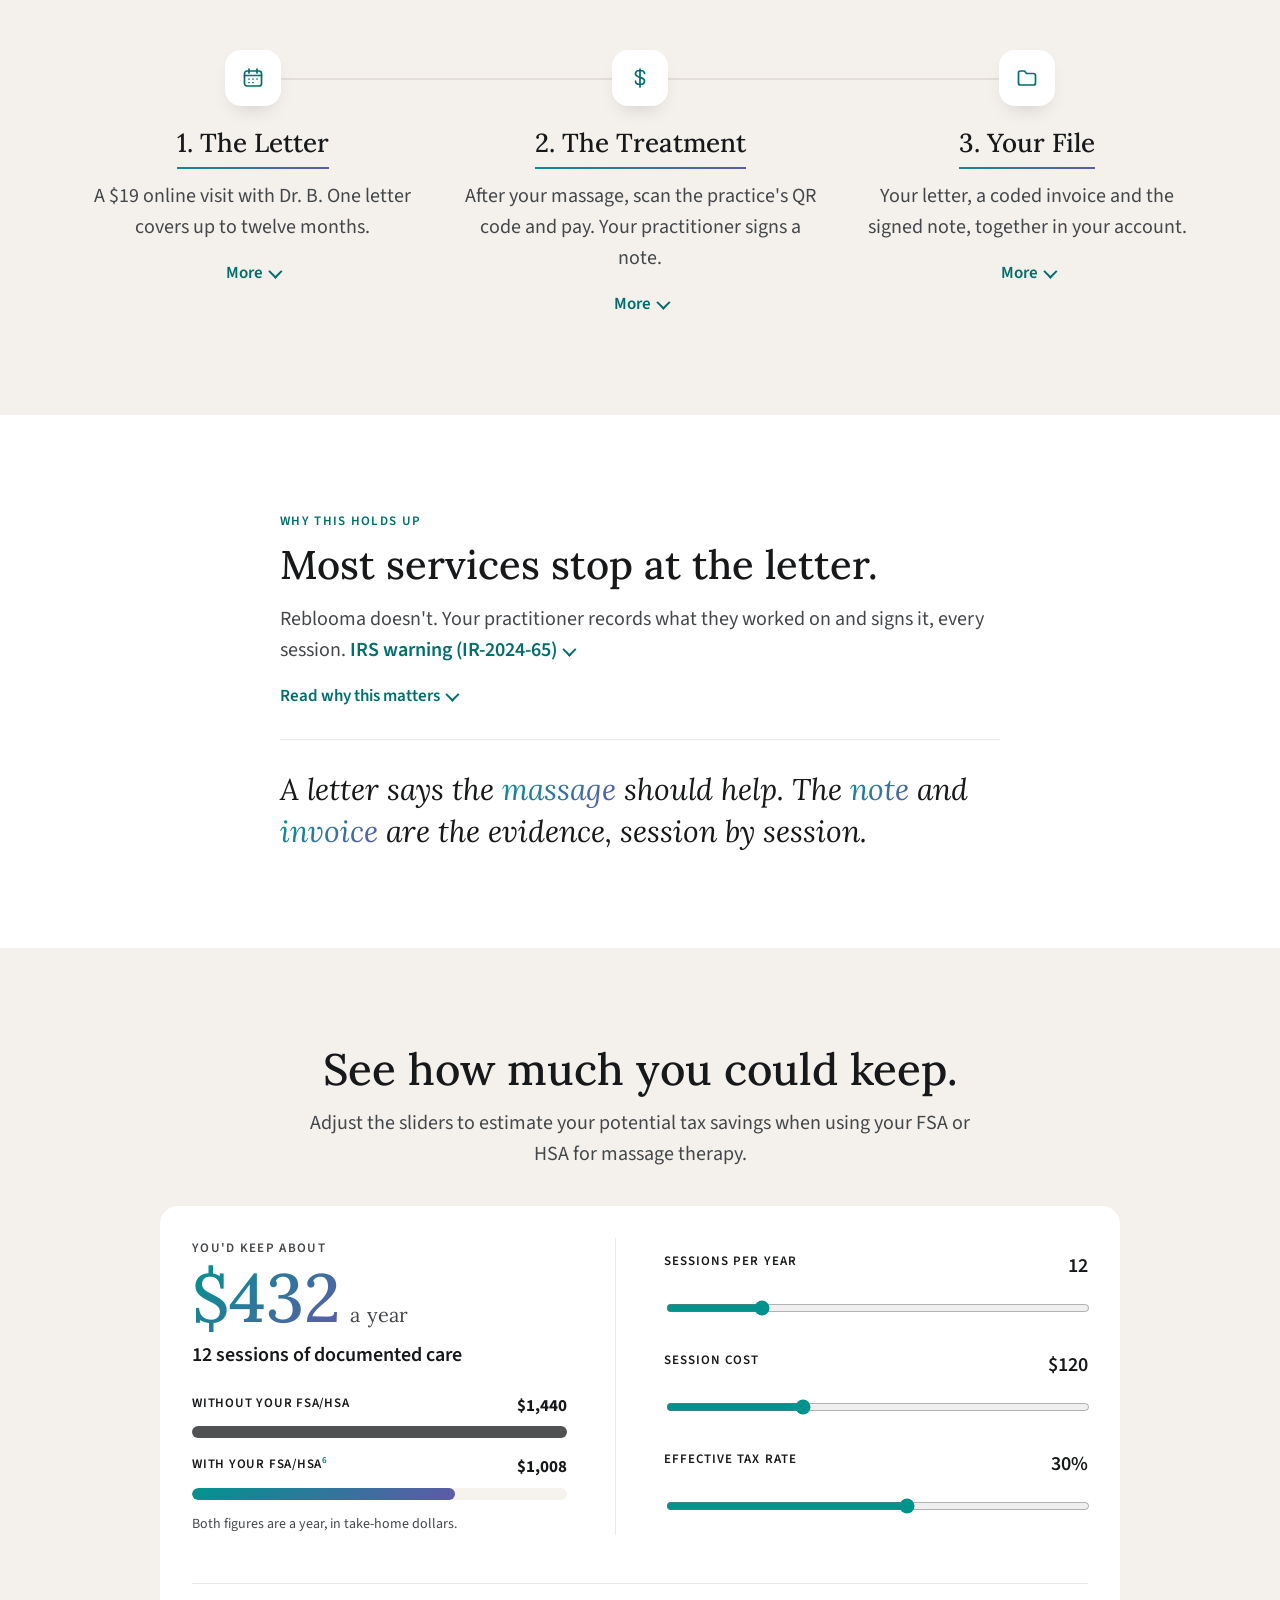
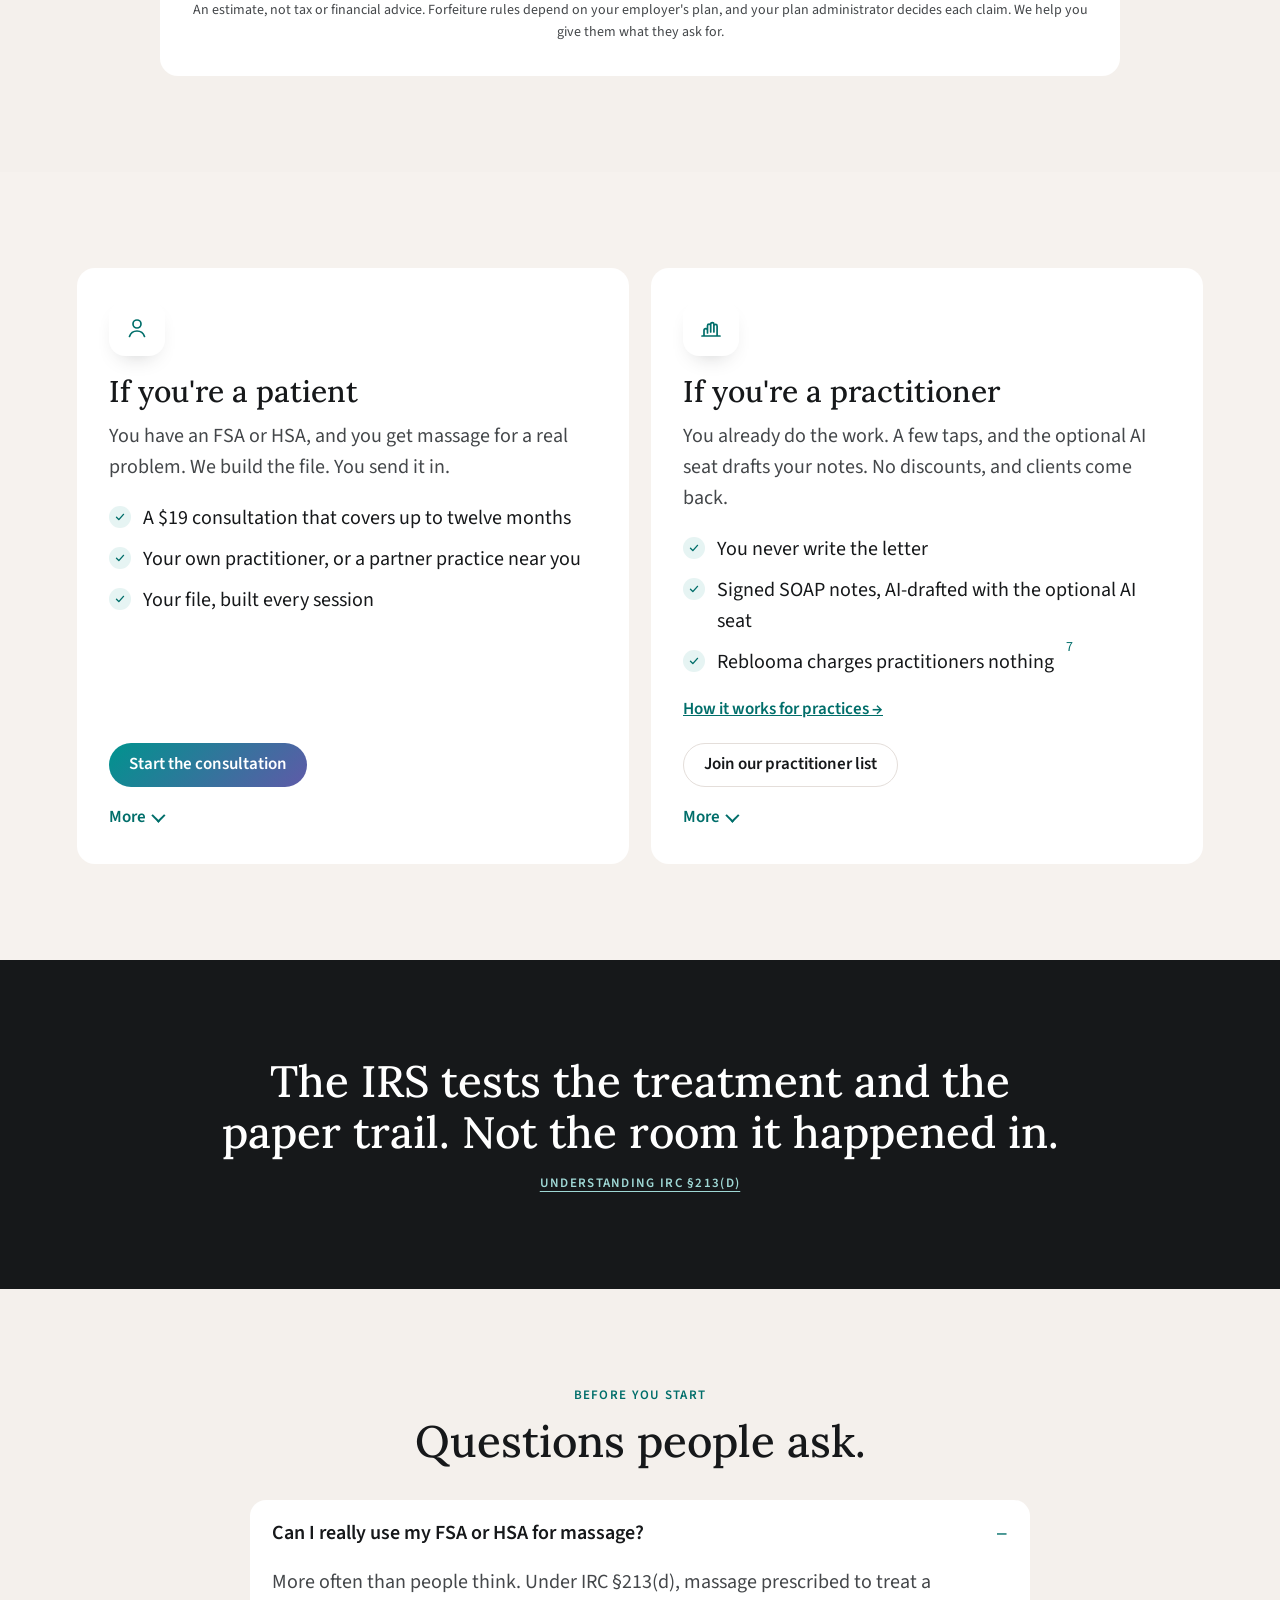
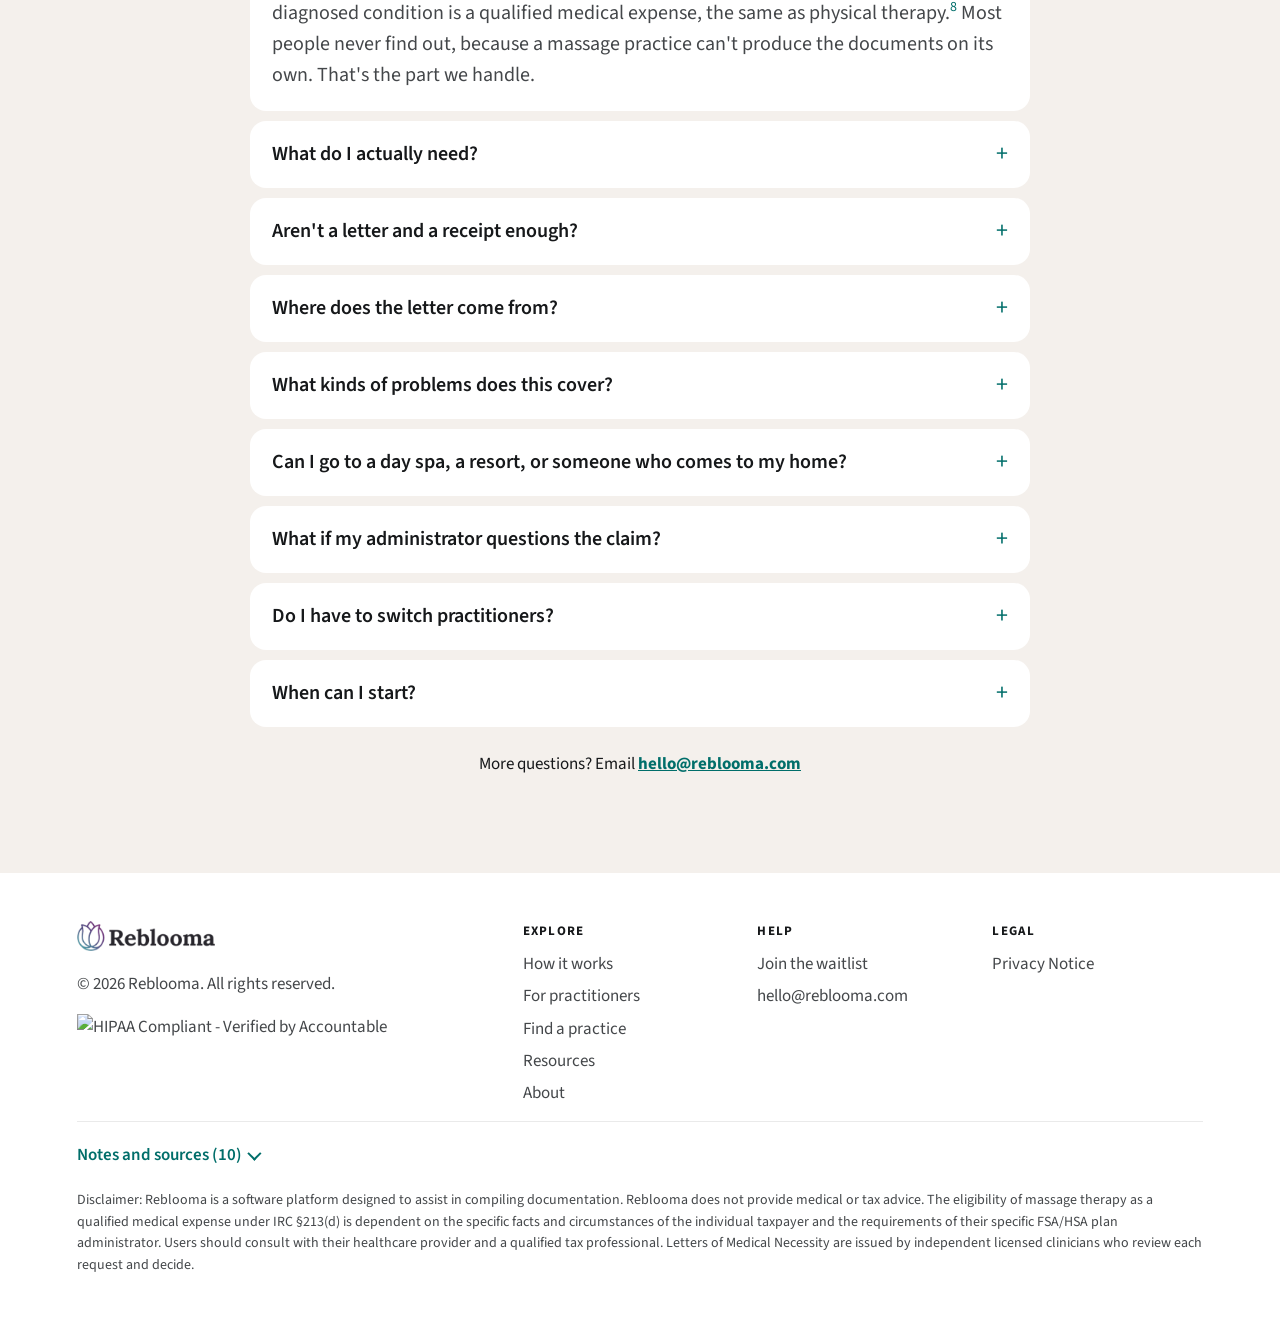
==== commit 83f4007b: "Footer: HIPAA badge under the logo on every page Joyce, 11/10/2026: option A of the badge mocks. Acc" ====
--- a/index.html
+++ b/index.html
@@ -510,7 +510,7 @@
 <footer id="about">
   <div class="wrap">
     <div class="fgrid">
-      <div><img src="assets/brand/logo/reblooma-logo-colour-sm.png" alt="Reblooma" style="height:30px;width:auto"><p style="margin-top:12px">© 2026 Reblooma. All rights reserved.</p></div>
+      <div><img src="assets/brand/logo/reblooma-logo-colour-sm.png" alt="Reblooma" style="height:30px;width:auto"><p style="margin-top:12px">© 2026 Reblooma. All rights reserved.</p><div style="margin-top:16px"><a href="https://app.accountablehq.com/trust/reblooma" target="_blank" rel="noopener noreferrer" title="View our HIPAA compliance status"><img src="https://d3s6zphx7ipv1p.cloudfront.net/assets/badge/hipaa-38e04df8.webp" alt="HIPAA Compliant - Verified by Accountable" height="80" style="height: 80px; width: auto;"></a></div></div>
       <div><h5>Explore</h5><ul><li><a href="#how">How it works</a></li><li><a href="practitioners.html">For practitioners</a></li><li><a href="directory.html">Find a practice</a></li><li><a href="resources.html">Resources</a></li><li><a href="about.html">About</a></li></ul></div>
       <div><h5>Help</h5><ul><li><a href="#who" data-waitlist data-cta="footer">Join the waitlist</a></li><li><a href="mailto:hello@reblooma.com">hello@reblooma.com</a></li></ul></div>
       <div><h5>Legal</h5><ul><li><a href="privacy.html">Privacy Notice</a></li></ul></div>
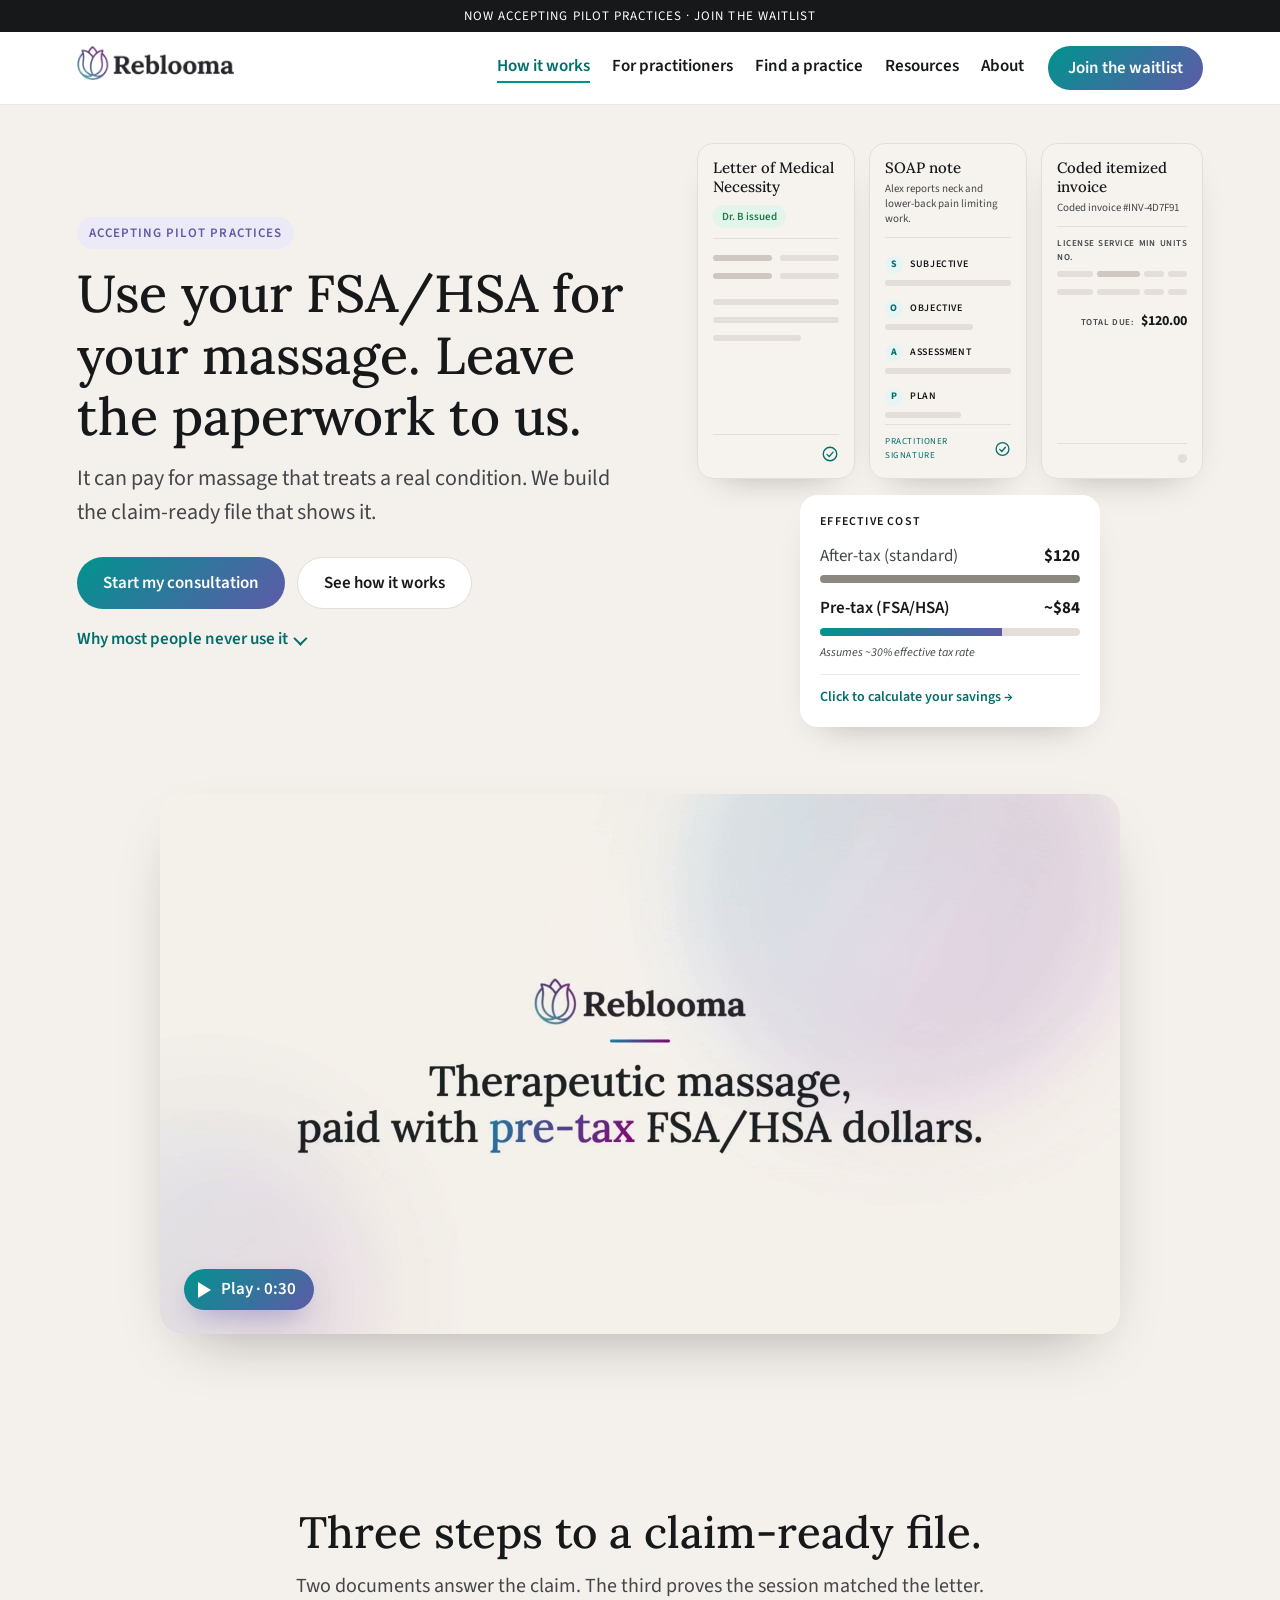
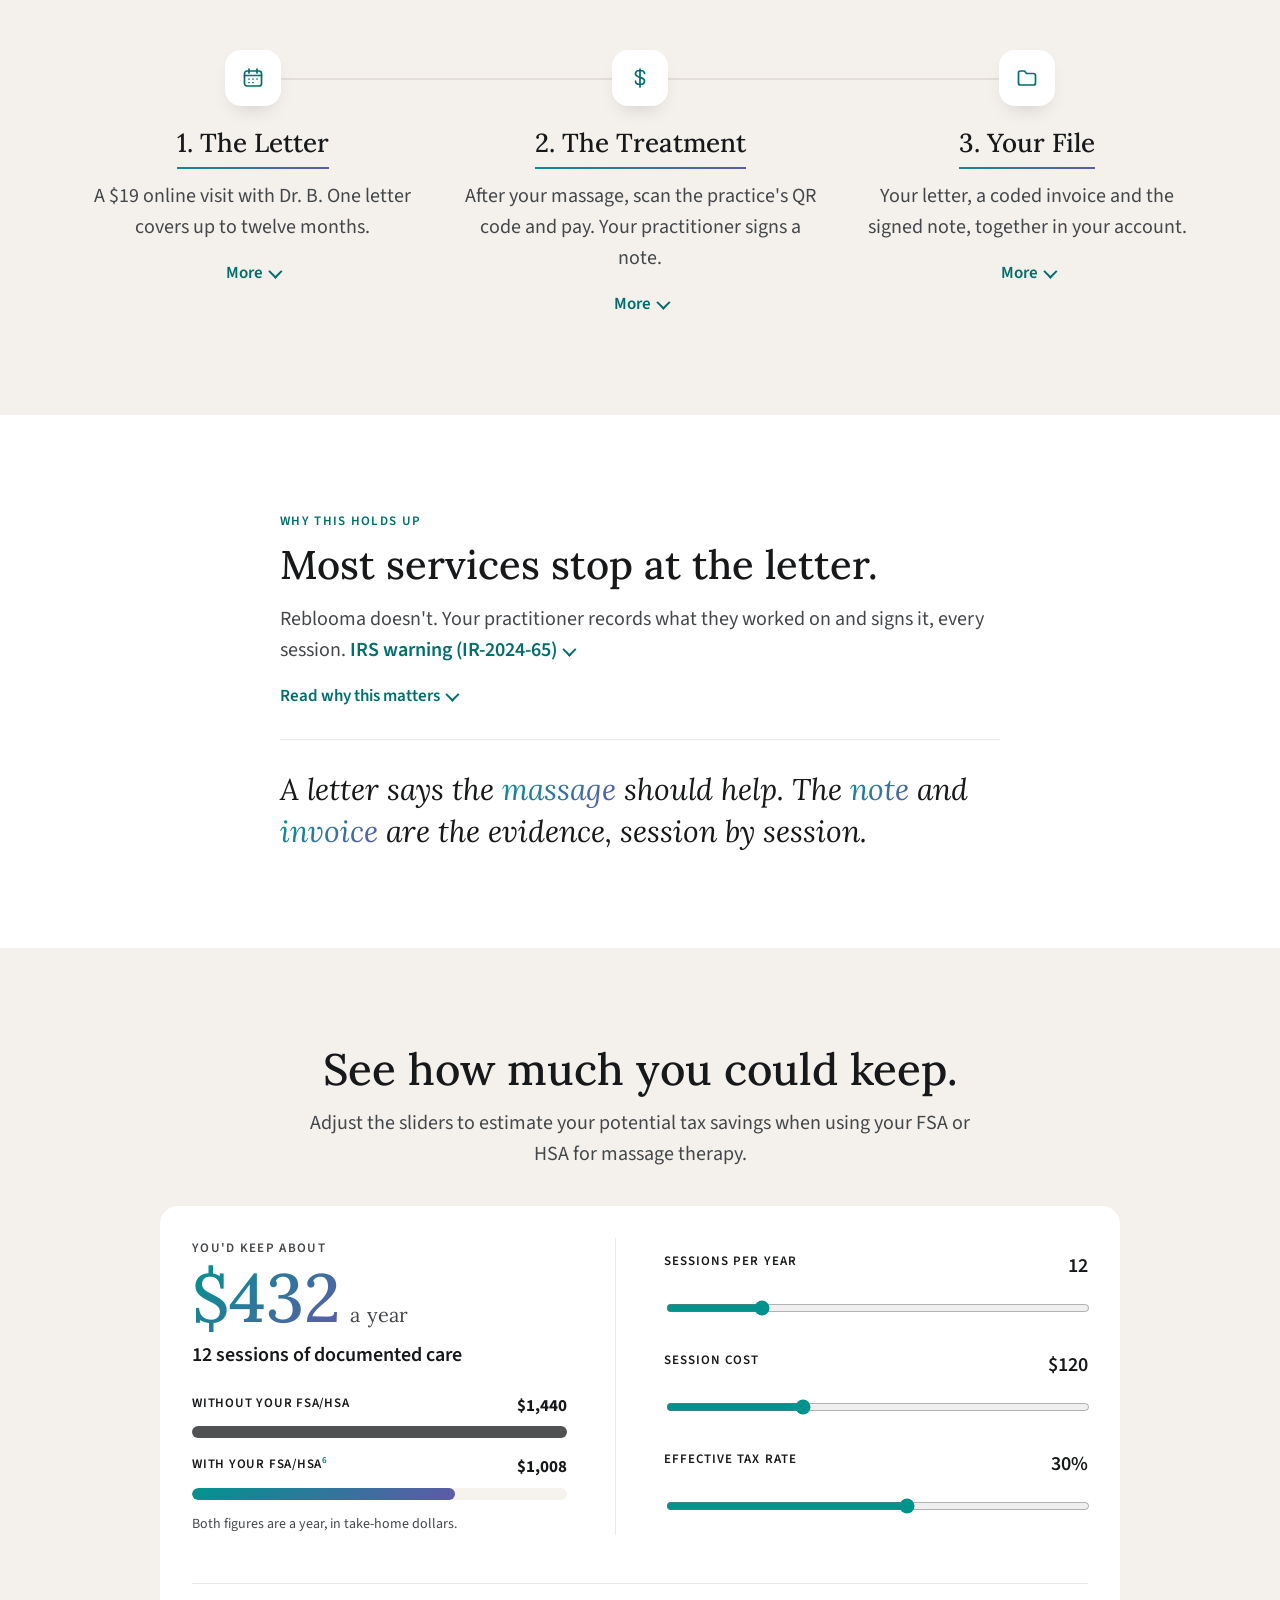
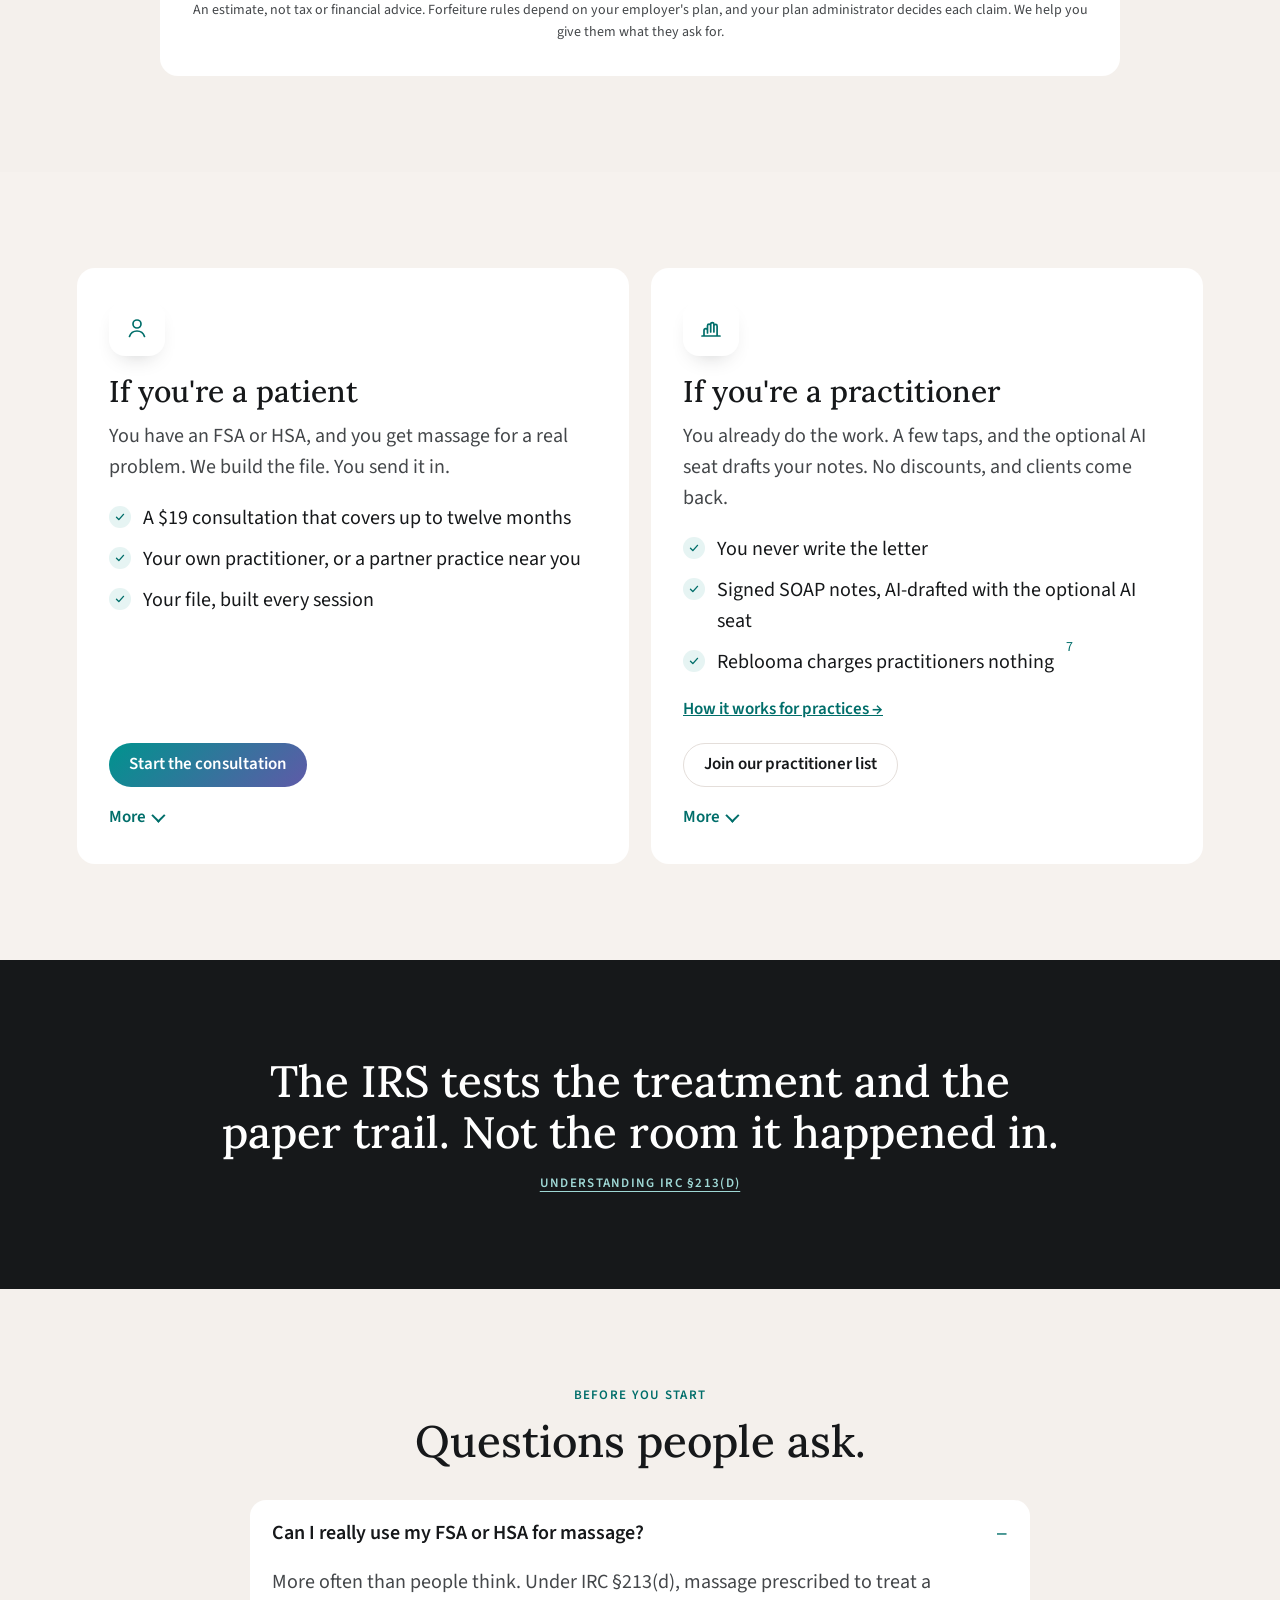
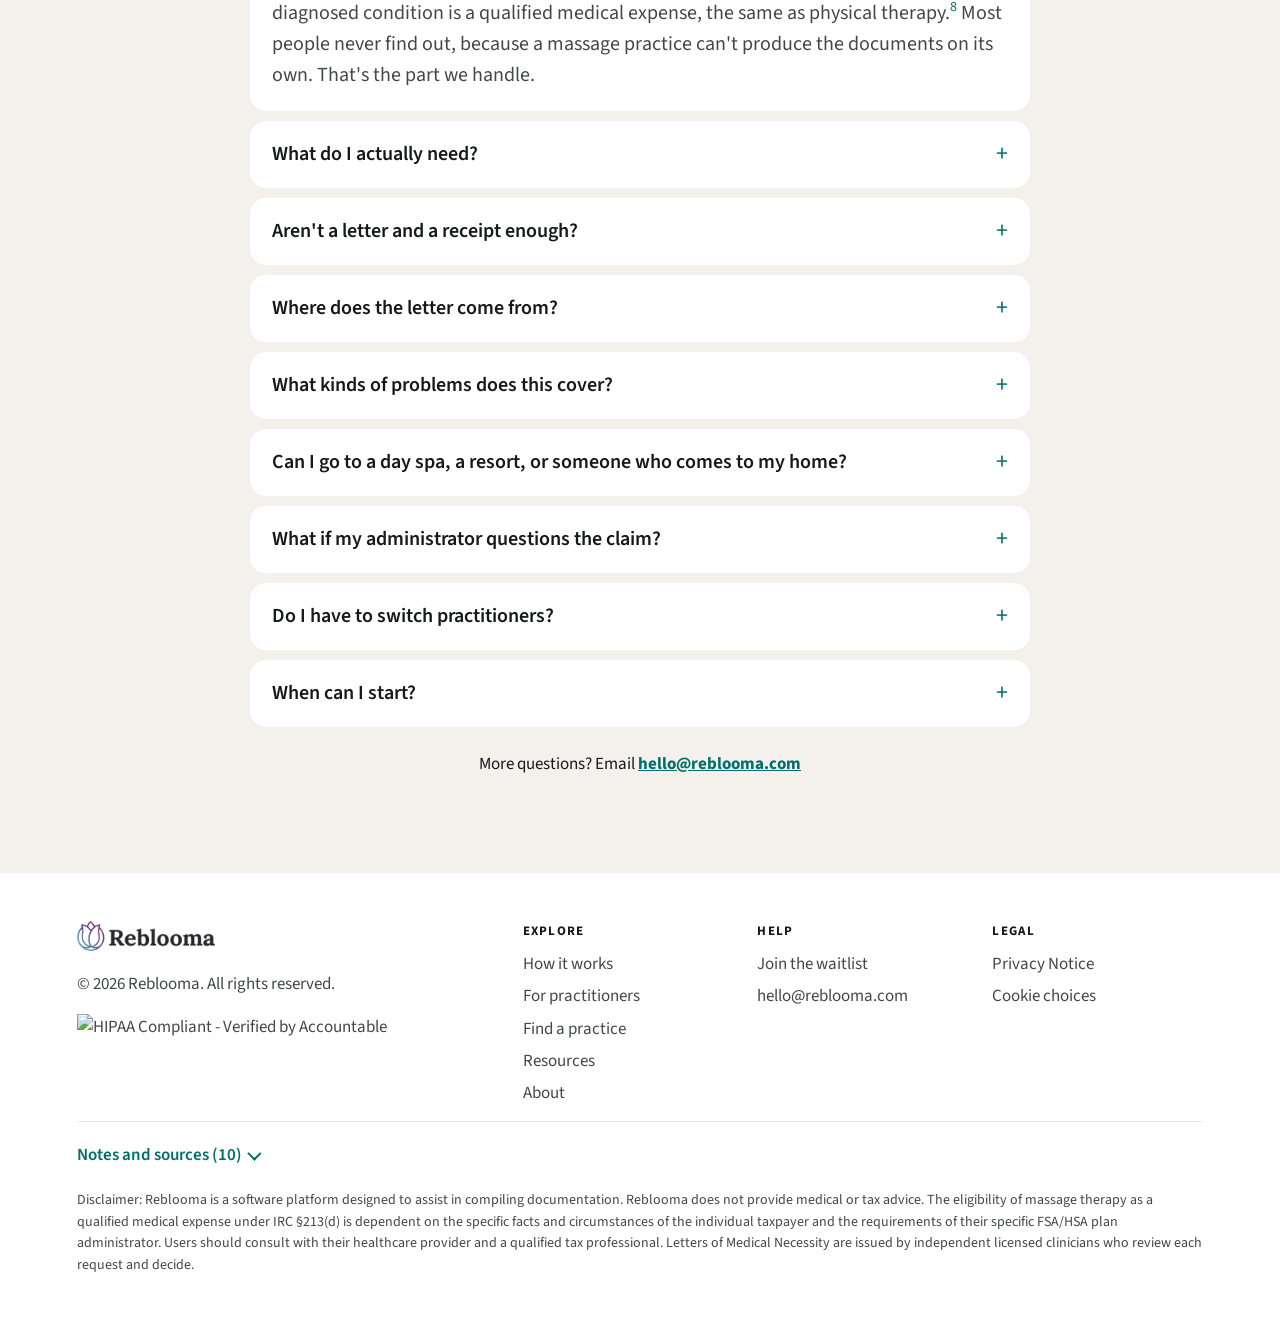
==== commit eca2ac8f: "Cookie banner (Termly) and a consent lock for all trackers (Joyce 11/11/2026) - All 7 pages load Ter" ====
--- a/index.html
+++ b/index.html
@@ -2,6 +2,9 @@
 <html lang="en">
 <head>
 <meta charset="utf-8">
+<!-- Termly consent banner. Loads in the background, so it never delays the page.
+     Trackers are blocked by assets/analytics.js, not by Termly (Auto Blocker is off). -->
+<script async src="https://app.termly.io/resource-blocker/09bd1f9b-8e05-4326-bdf9-7915b54486a1?autoBlock=off"></script>
 <meta name="viewport" content="width=device-width, initial-scale=1, viewport-fit=cover">
 <title>Reblooma: Use your FSA/HSA for massage</title>
 <link rel="preconnect" href="https://fonts.googleapis.com">
@@ -513,7 +516,7 @@
       <div><img src="assets/brand/logo/reblooma-logo-colour-sm.png" alt="Reblooma" style="height:30px;width:auto"><p style="margin-top:12px">© 2026 Reblooma. All rights reserved.</p><div style="margin-top:16px"><a href="https://app.accountablehq.com/trust/reblooma" target="_blank" rel="noopener noreferrer" title="View our HIPAA compliance status"><img src="https://d3s6zphx7ipv1p.cloudfront.net/assets/badge/hipaa-38e04df8.webp" alt="HIPAA Compliant - Verified by Accountable" height="80" style="height: 80px; width: auto;"></a></div></div>
       <div><h5>Explore</h5><ul><li><a href="#how">How it works</a></li><li><a href="practitioners.html">For practitioners</a></li><li><a href="directory.html">Find a practice</a></li><li><a href="resources.html">Resources</a></li><li><a href="about.html">About</a></li></ul></div>
       <div><h5>Help</h5><ul><li><a href="#who" data-waitlist data-cta="footer">Join the waitlist</a></li><li><a href="mailto:hello@reblooma.com">hello@reblooma.com</a></li></ul></div>
-      <div><h5>Legal</h5><ul><li><a href="privacy.html">Privacy Notice</a></li></ul></div>
+      <div><h5>Legal</h5><ul><li><a href="privacy.html">Privacy Notice</a></li><li><a href="#" class="termly-display-preferences">Cookie choices</a></li></ul></div>
     </div>
     <details class="more notes"><summary>Notes and sources (10)</summary><div class="body">
       <ol>
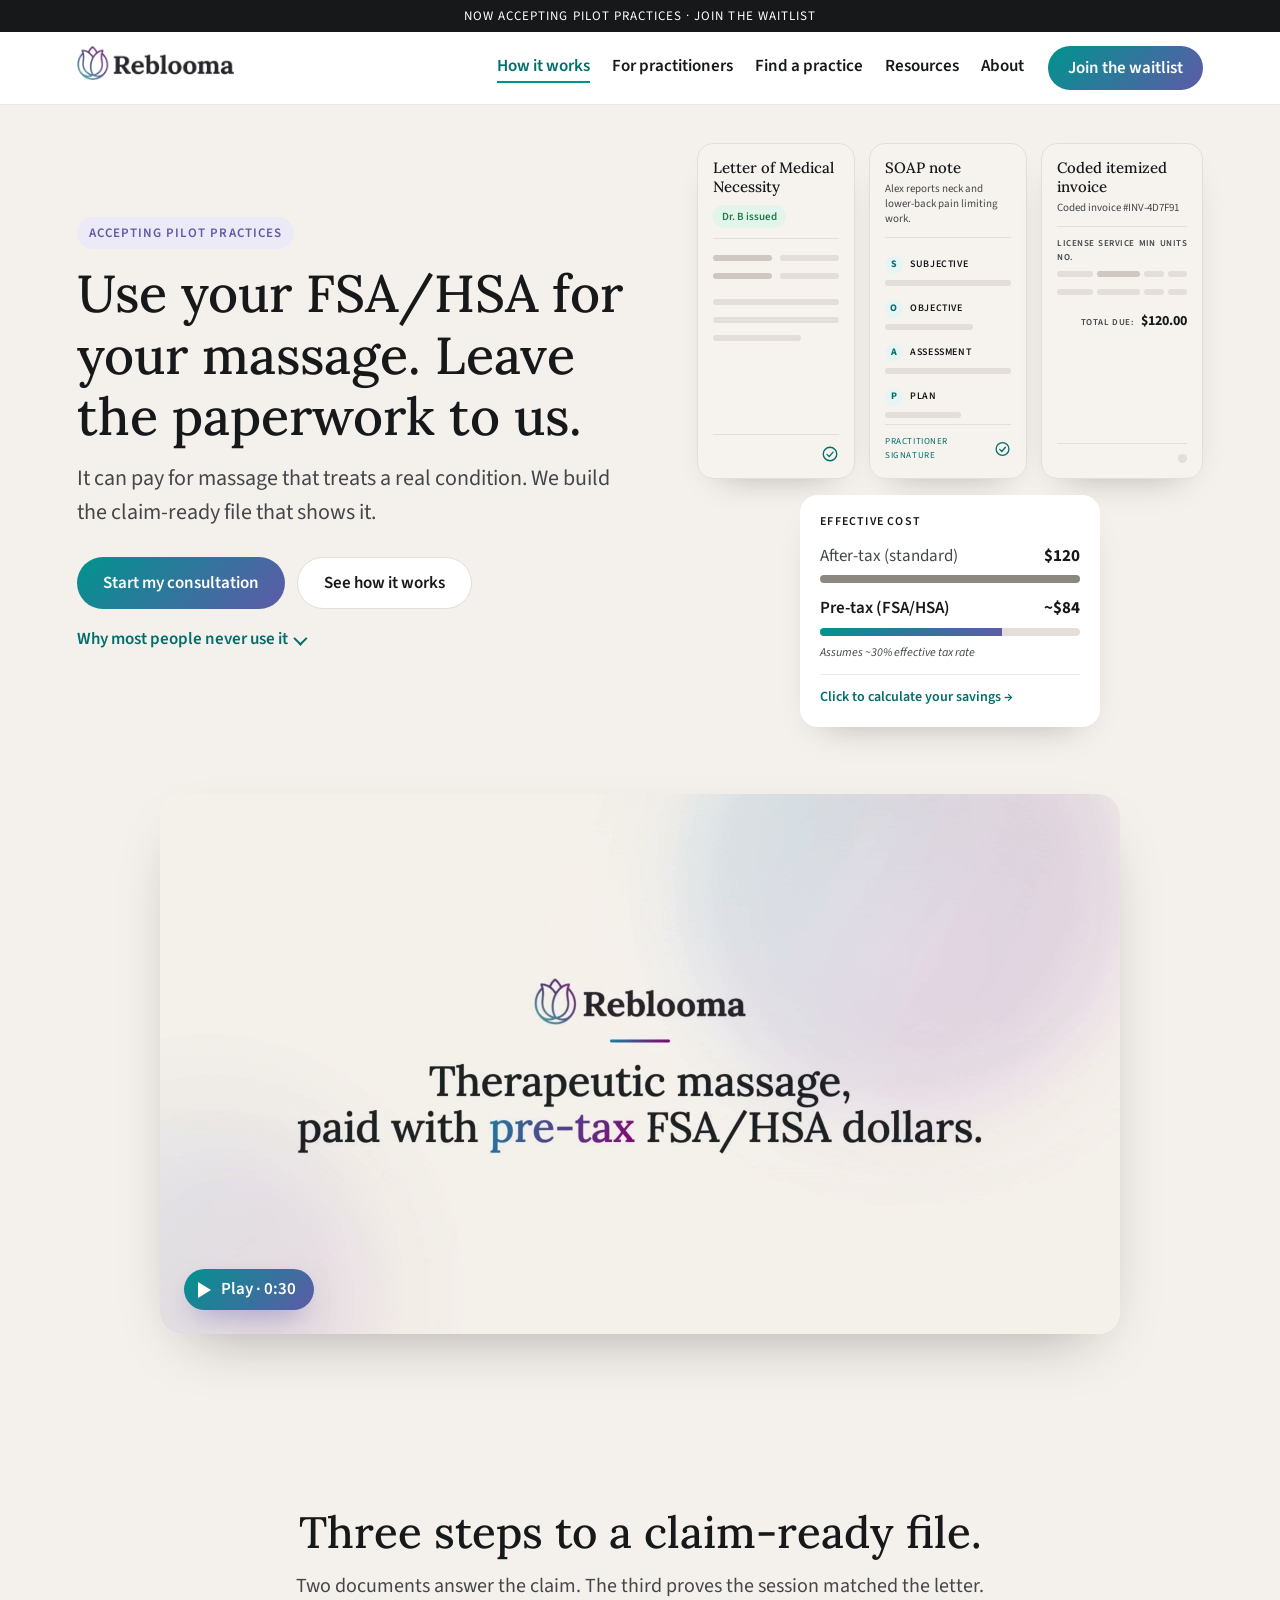
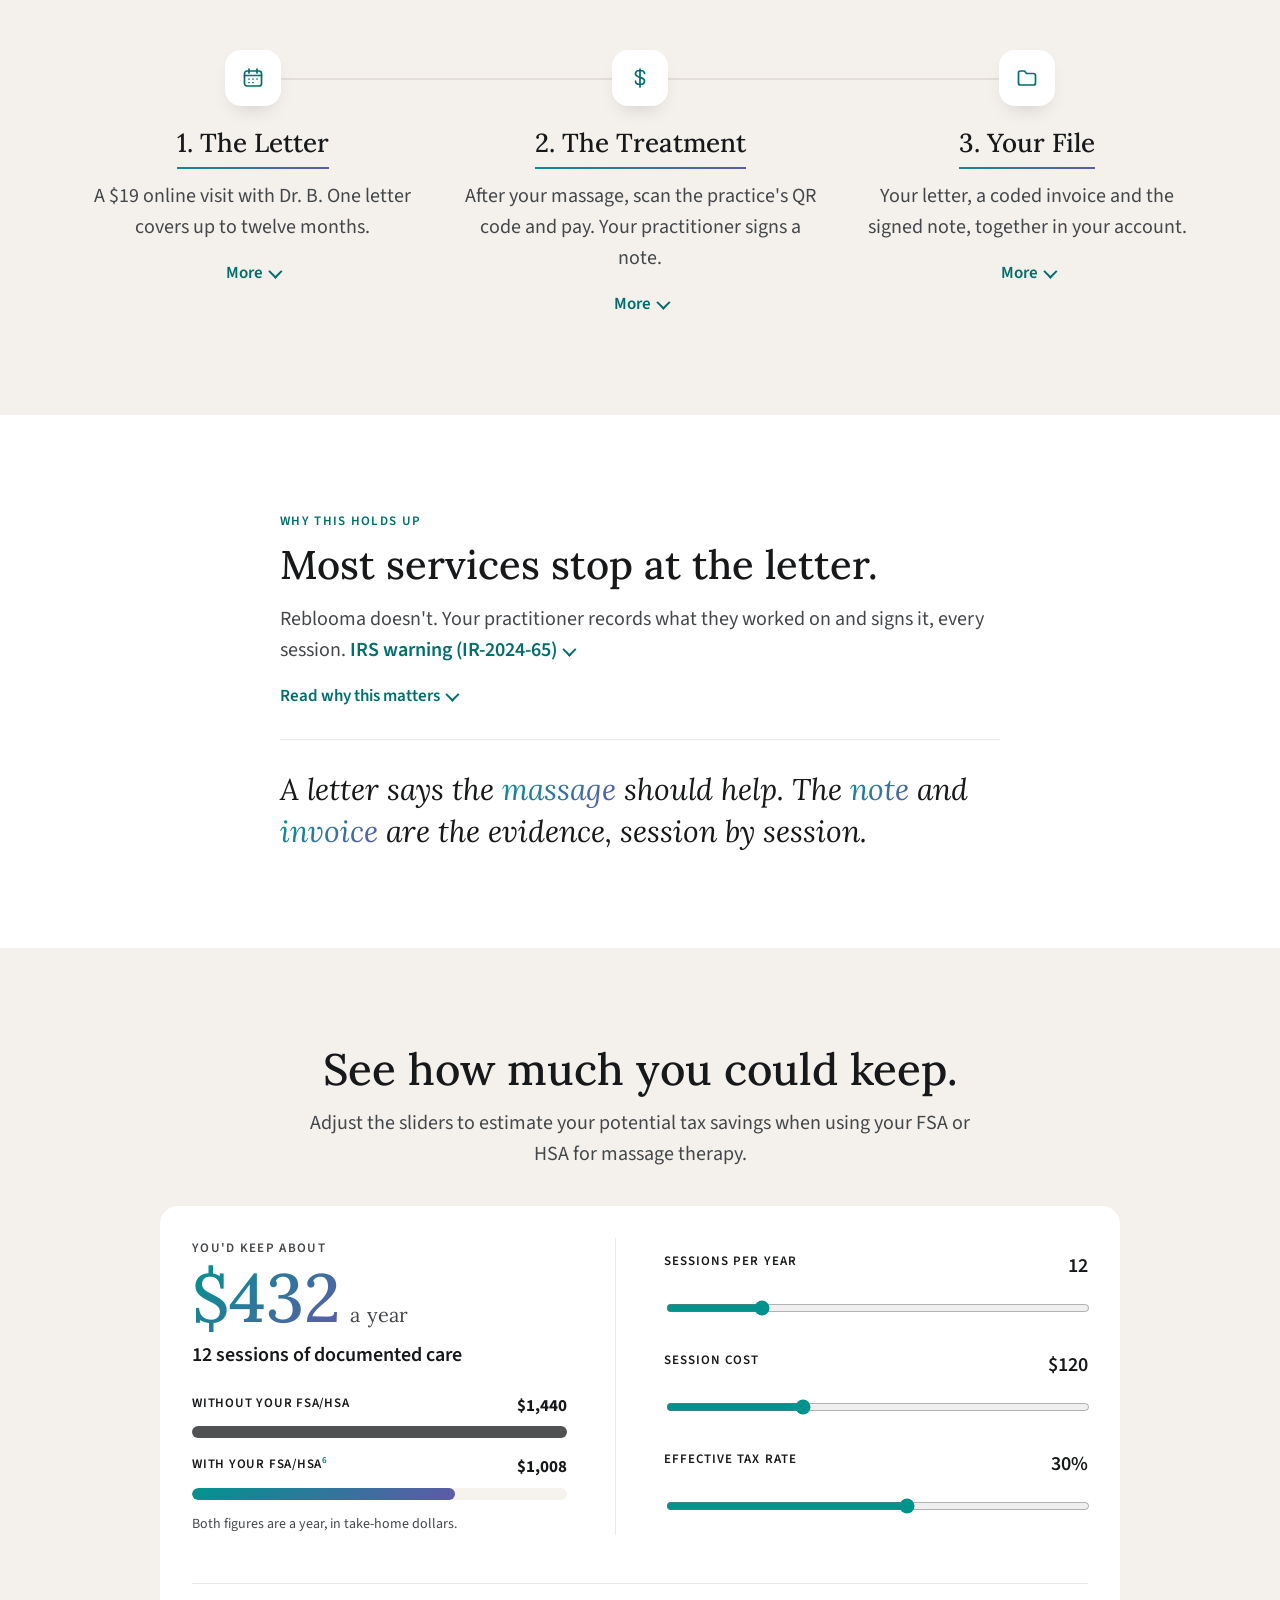
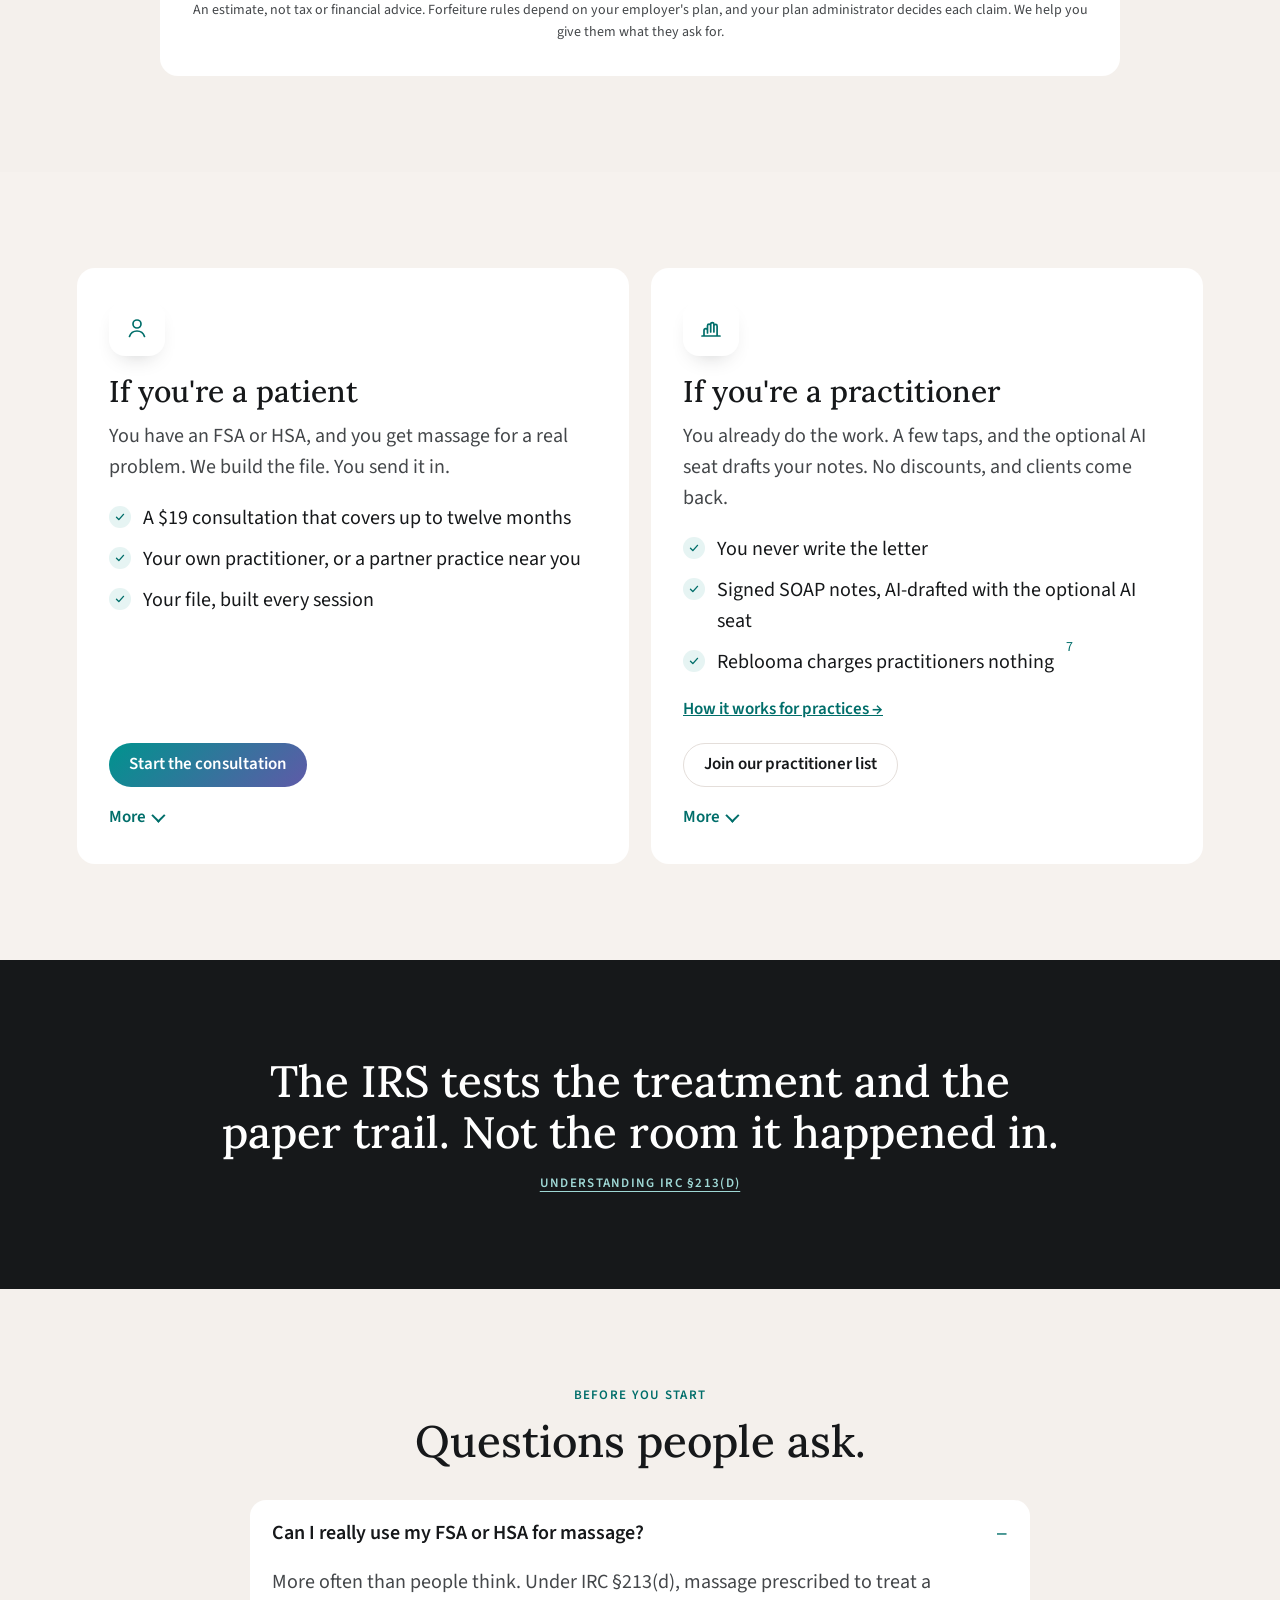
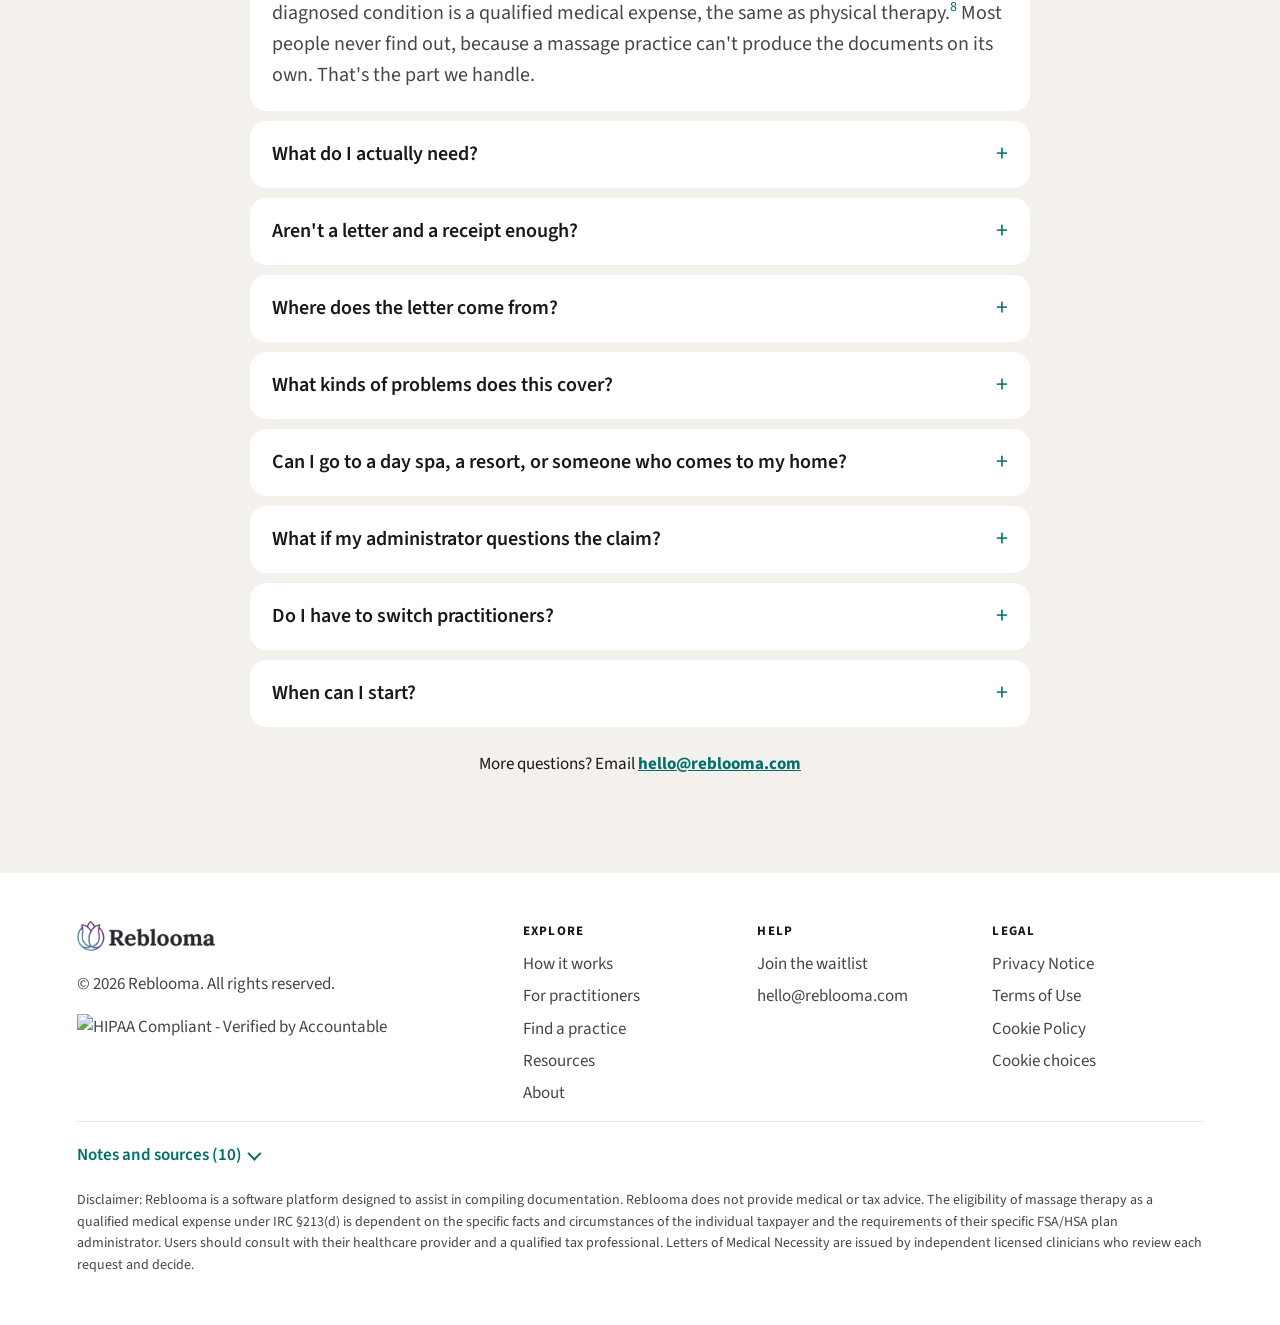
==== commit 5813293b: "Daily Termly sync for legal pages; banner matches the design system (Joyce 11/11/2026) - scripts/syn" ====
--- a/index.html
+++ b/index.html
@@ -5,6 +5,7 @@
 <!-- Termly consent banner. Loads in the background, so it never delays the page.
      Trackers are blocked by assets/analytics.js, not by Termly (Auto Blocker is off). -->
 <script async src="https://app.termly.io/resource-blocker/09bd1f9b-8e05-4326-bdf9-7915b54486a1?autoBlock=off"></script>
+<link rel="stylesheet" href="assets/consent-banner.css">
 <meta name="viewport" content="width=device-width, initial-scale=1, viewport-fit=cover">
 <title>Reblooma: Use your FSA/HSA for massage</title>
 <link rel="preconnect" href="https://fonts.googleapis.com">
@@ -516,7 +517,7 @@
       <div><img src="assets/brand/logo/reblooma-logo-colour-sm.png" alt="Reblooma" style="height:30px;width:auto"><p style="margin-top:12px">© 2026 Reblooma. All rights reserved.</p><div style="margin-top:16px"><a href="https://app.accountablehq.com/trust/reblooma" target="_blank" rel="noopener noreferrer" title="View our HIPAA compliance status"><img src="https://d3s6zphx7ipv1p.cloudfront.net/assets/badge/hipaa-38e04df8.webp" alt="HIPAA Compliant - Verified by Accountable" height="80" style="height: 80px; width: auto;"></a></div></div>
       <div><h5>Explore</h5><ul><li><a href="#how">How it works</a></li><li><a href="practitioners.html">For practitioners</a></li><li><a href="directory.html">Find a practice</a></li><li><a href="resources.html">Resources</a></li><li><a href="about.html">About</a></li></ul></div>
       <div><h5>Help</h5><ul><li><a href="#who" data-waitlist data-cta="footer">Join the waitlist</a></li><li><a href="mailto:hello@reblooma.com">hello@reblooma.com</a></li></ul></div>
-      <div><h5>Legal</h5><ul><li><a href="privacy.html">Privacy Notice</a></li><li><a href="#" class="termly-display-preferences">Cookie choices</a></li></ul></div>
+      <div><h5>Legal</h5><ul><li><a href="privacy.html">Privacy Notice</a></li><li><a href="terms.html">Terms of Use</a></li><li><a href="cookie-policy.html">Cookie Policy</a></li><li><a href="#" class="termly-display-preferences">Cookie choices</a></li></ul></div>
     </div>
     <details class="more notes"><summary>Notes and sources (10)</summary><div class="body">
       <ol>
--- a/assets/consent-banner.css
+++ b/assets/consent-banner.css
@@ -0,0 +1,33 @@
+/* Termly cookie banner: match Reblooma's design system.
+   Colors are set in Termly (Consent Banner > Custom Theme): buttons #16181a,
+   button text #ffffff, text #44474a, background #fcf9f6, 14px.
+   Termly has no Source Sans 3 and no corner setting, so those two live here.
+   Termly writes the font inline on each banner element; a stylesheet rule
+   marked !important wins over an inline value that isn't. */
+[class*="termly-styles-"],
+[class*="termly-styles-"] * {
+  font-family: "Source Sans 3", -apple-system, BlinkMacSystemFont, "Segoe UI", sans-serif !important;
+}
+[class*="termly-styles-button"] {
+  border-radius: 4px !important;
+  font-weight: 600 !important;
+}
+
+/* Colors also set here, so the banner matches even if Termly serves an older
+   theme. Keep these equal to the Termly Custom Theme. */
+[class*="termly-styles-root"] {
+  background: #fcf9f6 !important;   /* surface */
+  color: #44474a !important;        /* body text */
+  font-size: 14px !important;
+}
+[class*="termly-styles-buttons"] { background: transparent !important; }
+[class*="termly-styles-module-primary"] {
+  background: #16181a !important;   /* ink, .btn-primary */
+  border-color: #16181a !important;
+  color: #ffffff !important;
+}
+[class*="termly-styles-module-outline"] {
+  background: transparent !important;
+  border-color: #16181a !important;
+  color: #16181a !important;
+}
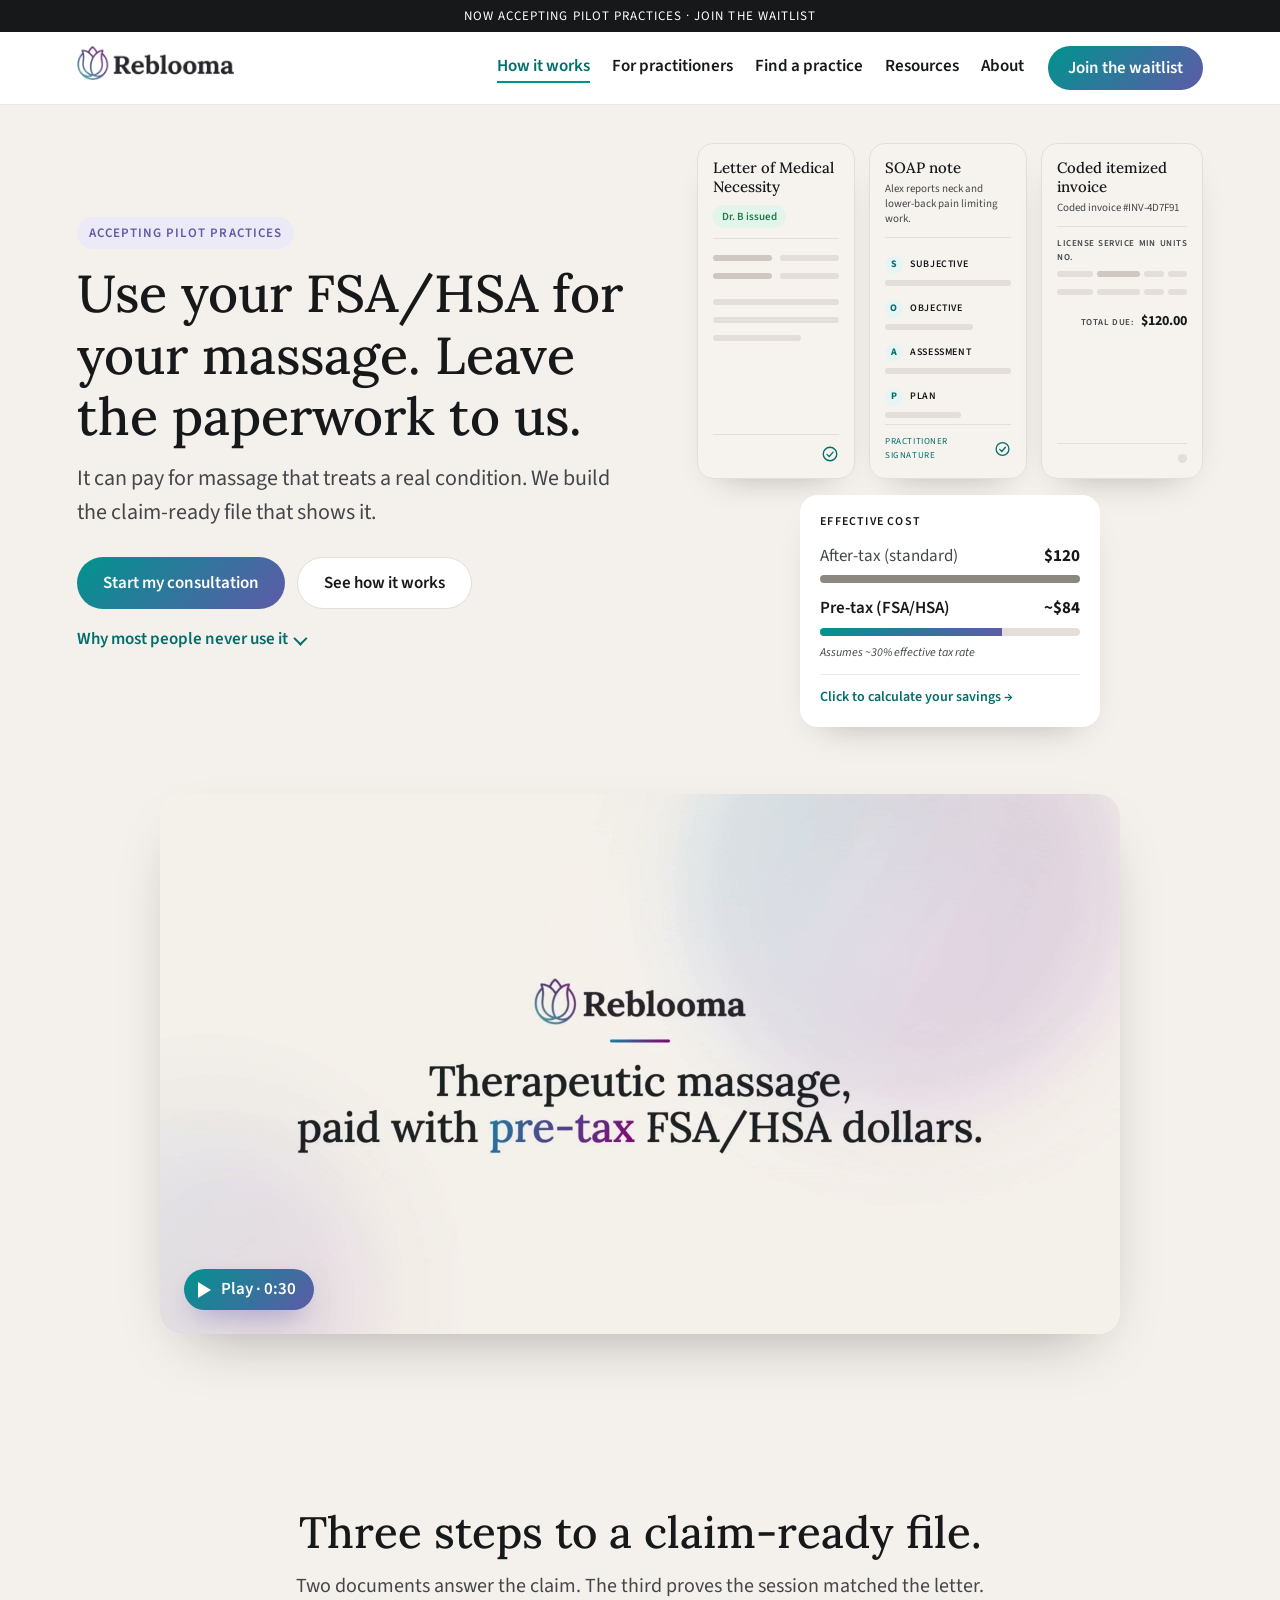
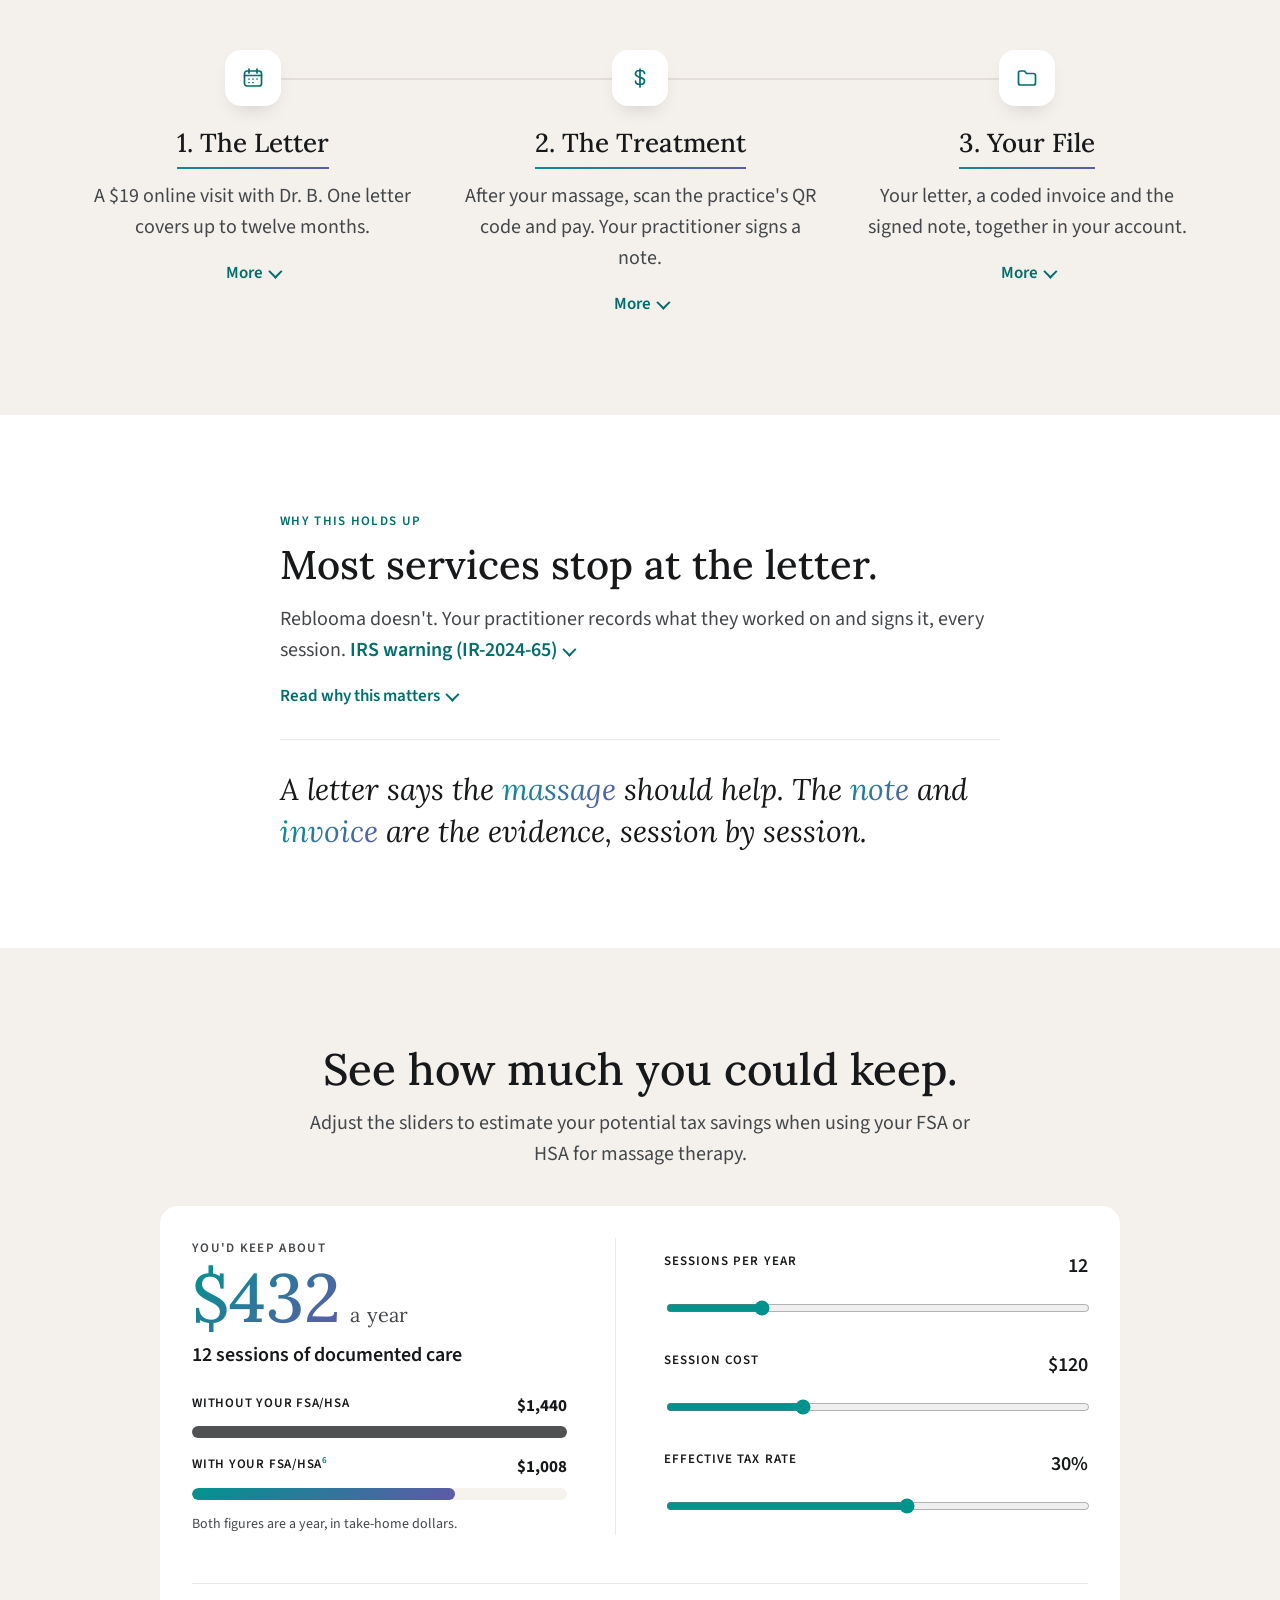
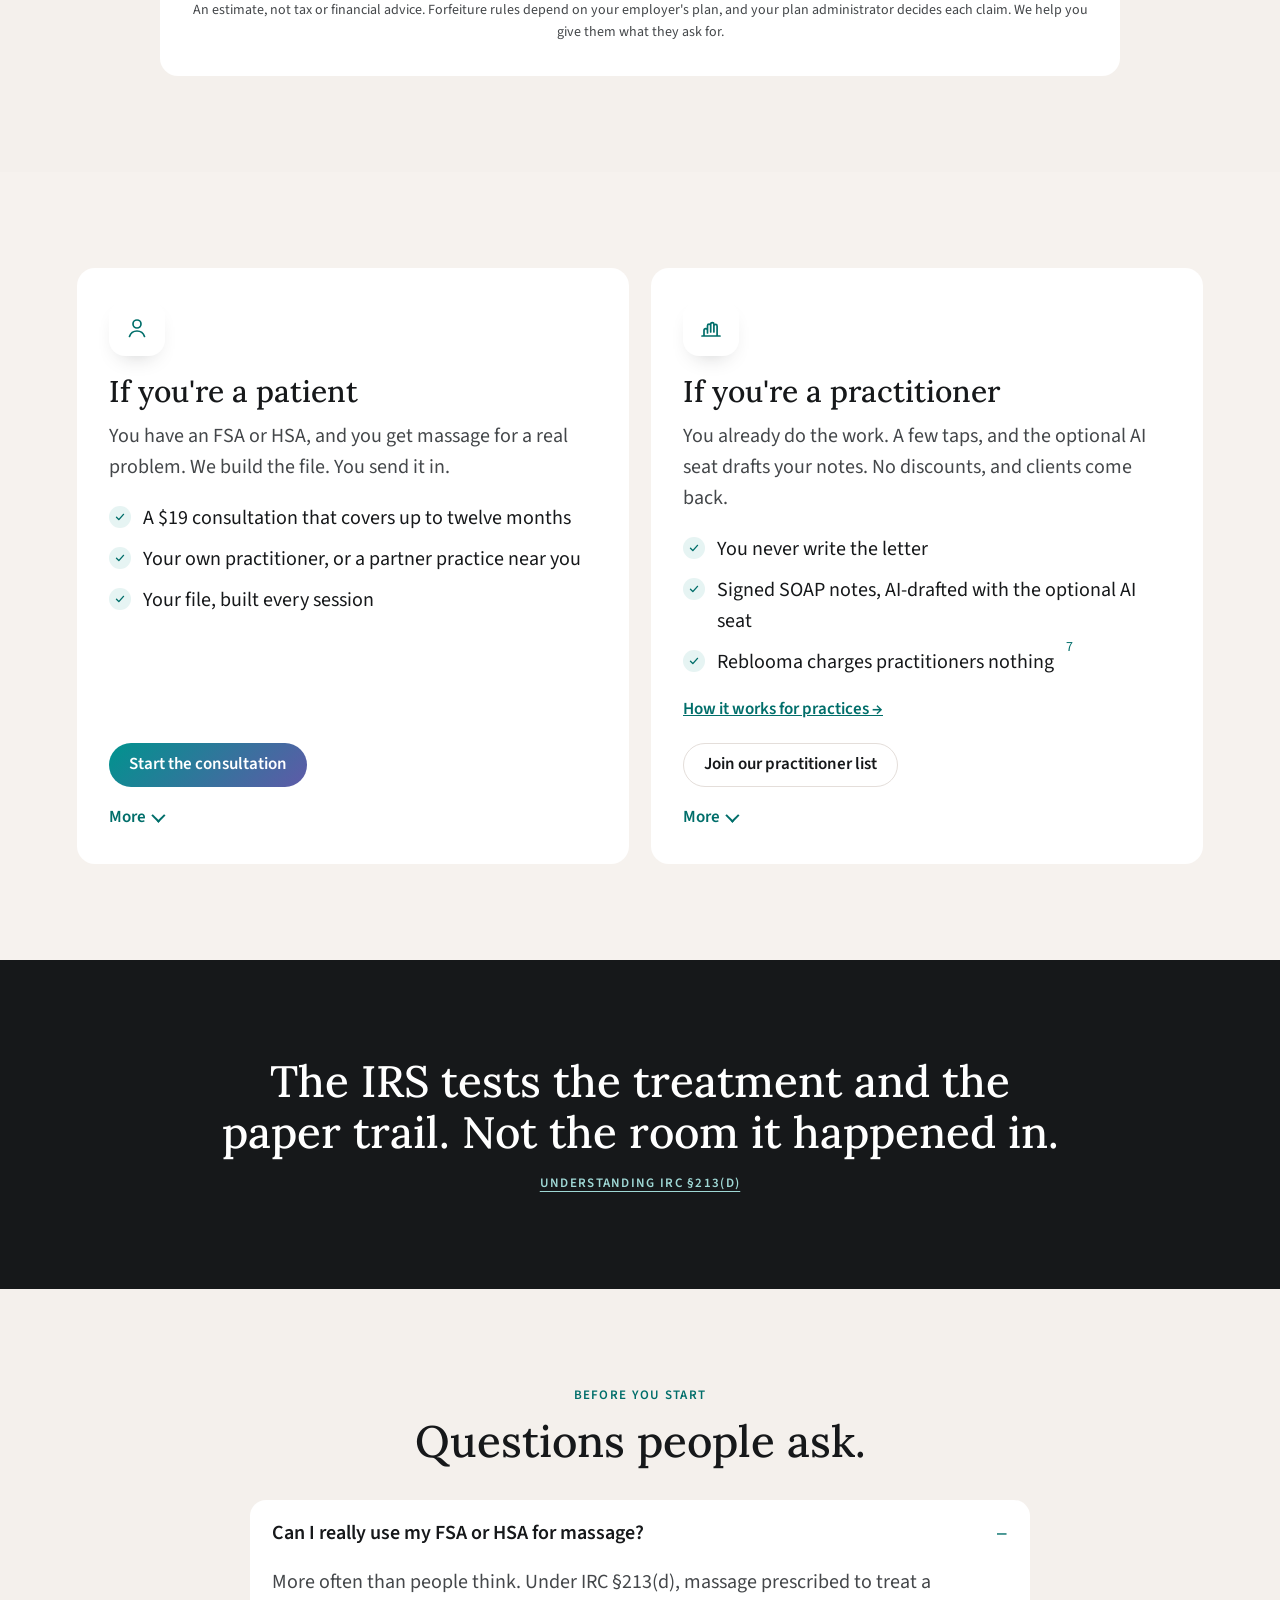
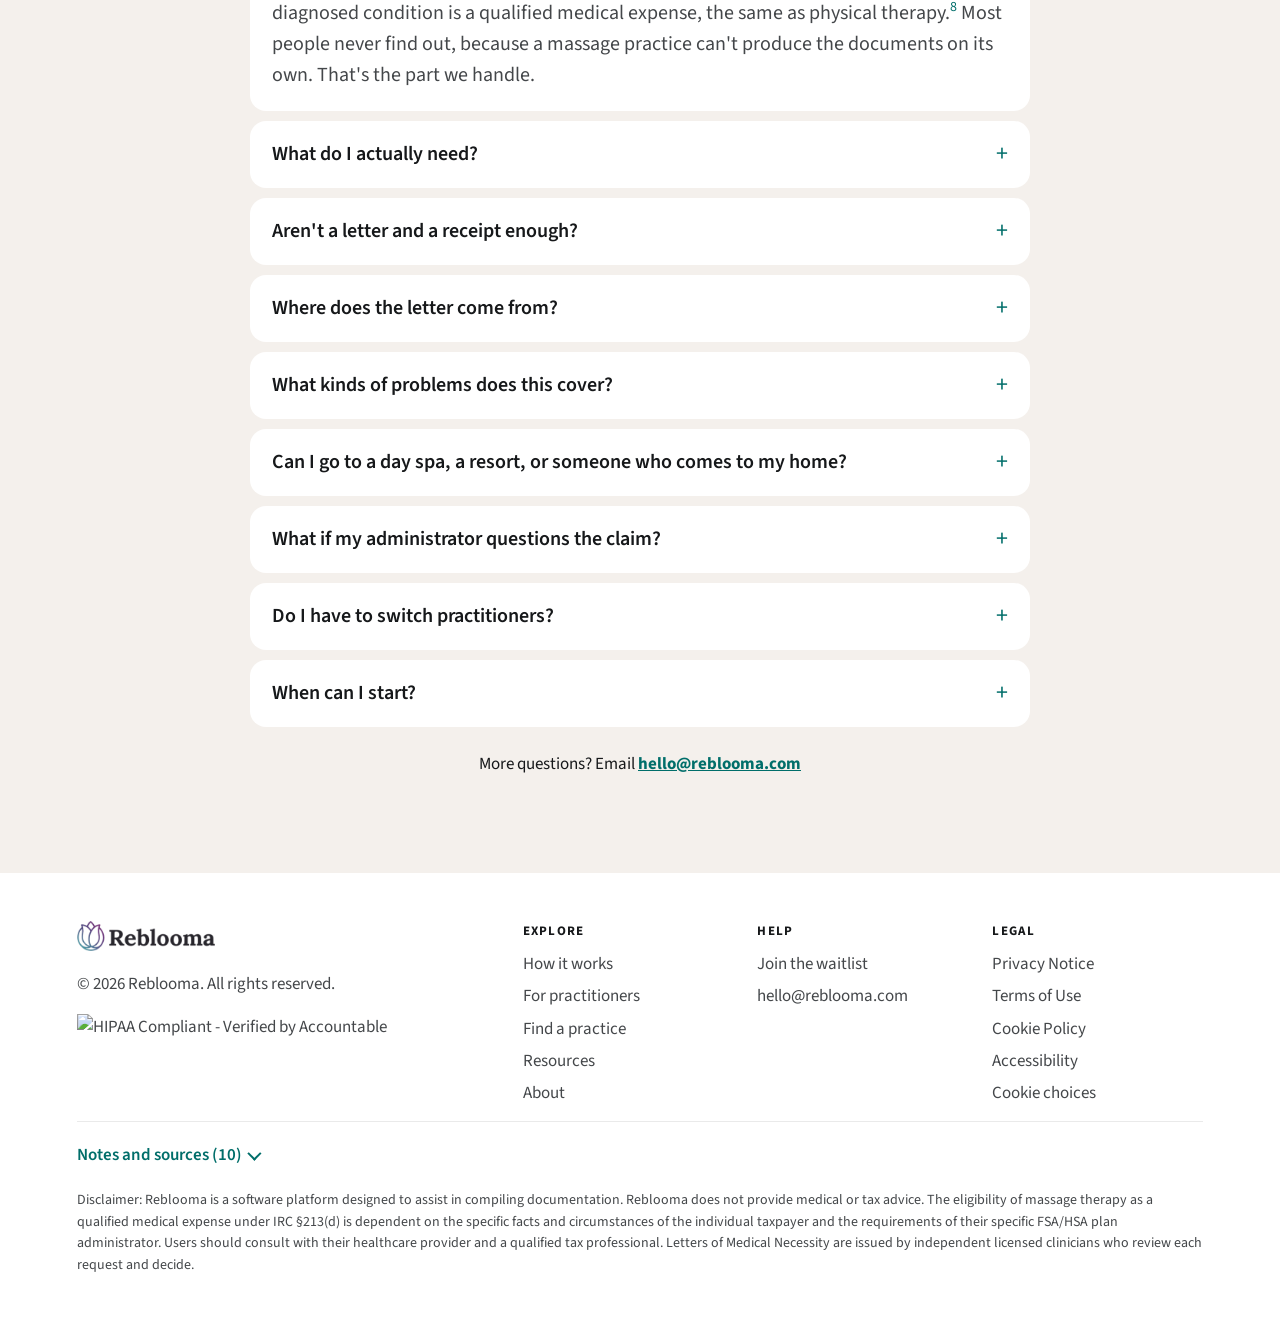
==== commit d10fe9c2: "Sync Privacy Notice, Terms of Use and Accessibility from Termly; footer Accessibility link; address " ====
--- a/index.html
+++ b/index.html
@@ -517,7 +517,7 @@
       <div><img src="assets/brand/logo/reblooma-logo-colour-sm.png" alt="Reblooma" style="height:30px;width:auto"><p style="margin-top:12px">© 2026 Reblooma. All rights reserved.</p><div style="margin-top:16px"><a href="https://app.accountablehq.com/trust/reblooma" target="_blank" rel="noopener noreferrer" title="View our HIPAA compliance status"><img src="https://d3s6zphx7ipv1p.cloudfront.net/assets/badge/hipaa-38e04df8.webp" alt="HIPAA Compliant - Verified by Accountable" height="80" style="height: 80px; width: auto;"></a></div></div>
       <div><h5>Explore</h5><ul><li><a href="#how">How it works</a></li><li><a href="practitioners.html">For practitioners</a></li><li><a href="directory.html">Find a practice</a></li><li><a href="resources.html">Resources</a></li><li><a href="about.html">About</a></li></ul></div>
       <div><h5>Help</h5><ul><li><a href="#who" data-waitlist data-cta="footer">Join the waitlist</a></li><li><a href="mailto:hello@reblooma.com">hello@reblooma.com</a></li></ul></div>
-      <div><h5>Legal</h5><ul><li><a href="privacy.html">Privacy Notice</a></li><li><a href="terms.html">Terms of Use</a></li><li><a href="cookie-policy.html">Cookie Policy</a></li><li><a href="#" class="termly-display-preferences">Cookie choices</a></li></ul></div>
+      <div><h5>Legal</h5><ul><li><a href="privacy.html">Privacy Notice</a></li><li><a href="terms.html">Terms of Use</a></li><li><a href="cookie-policy.html">Cookie Policy</a></li><li><a href="accessibility.html">Accessibility</a></li><li><a href="#" class="termly-display-preferences">Cookie choices</a></li></ul></div>
     </div>
     <details class="more notes"><summary>Notes and sources (10)</summary><div class="body">
       <ol>
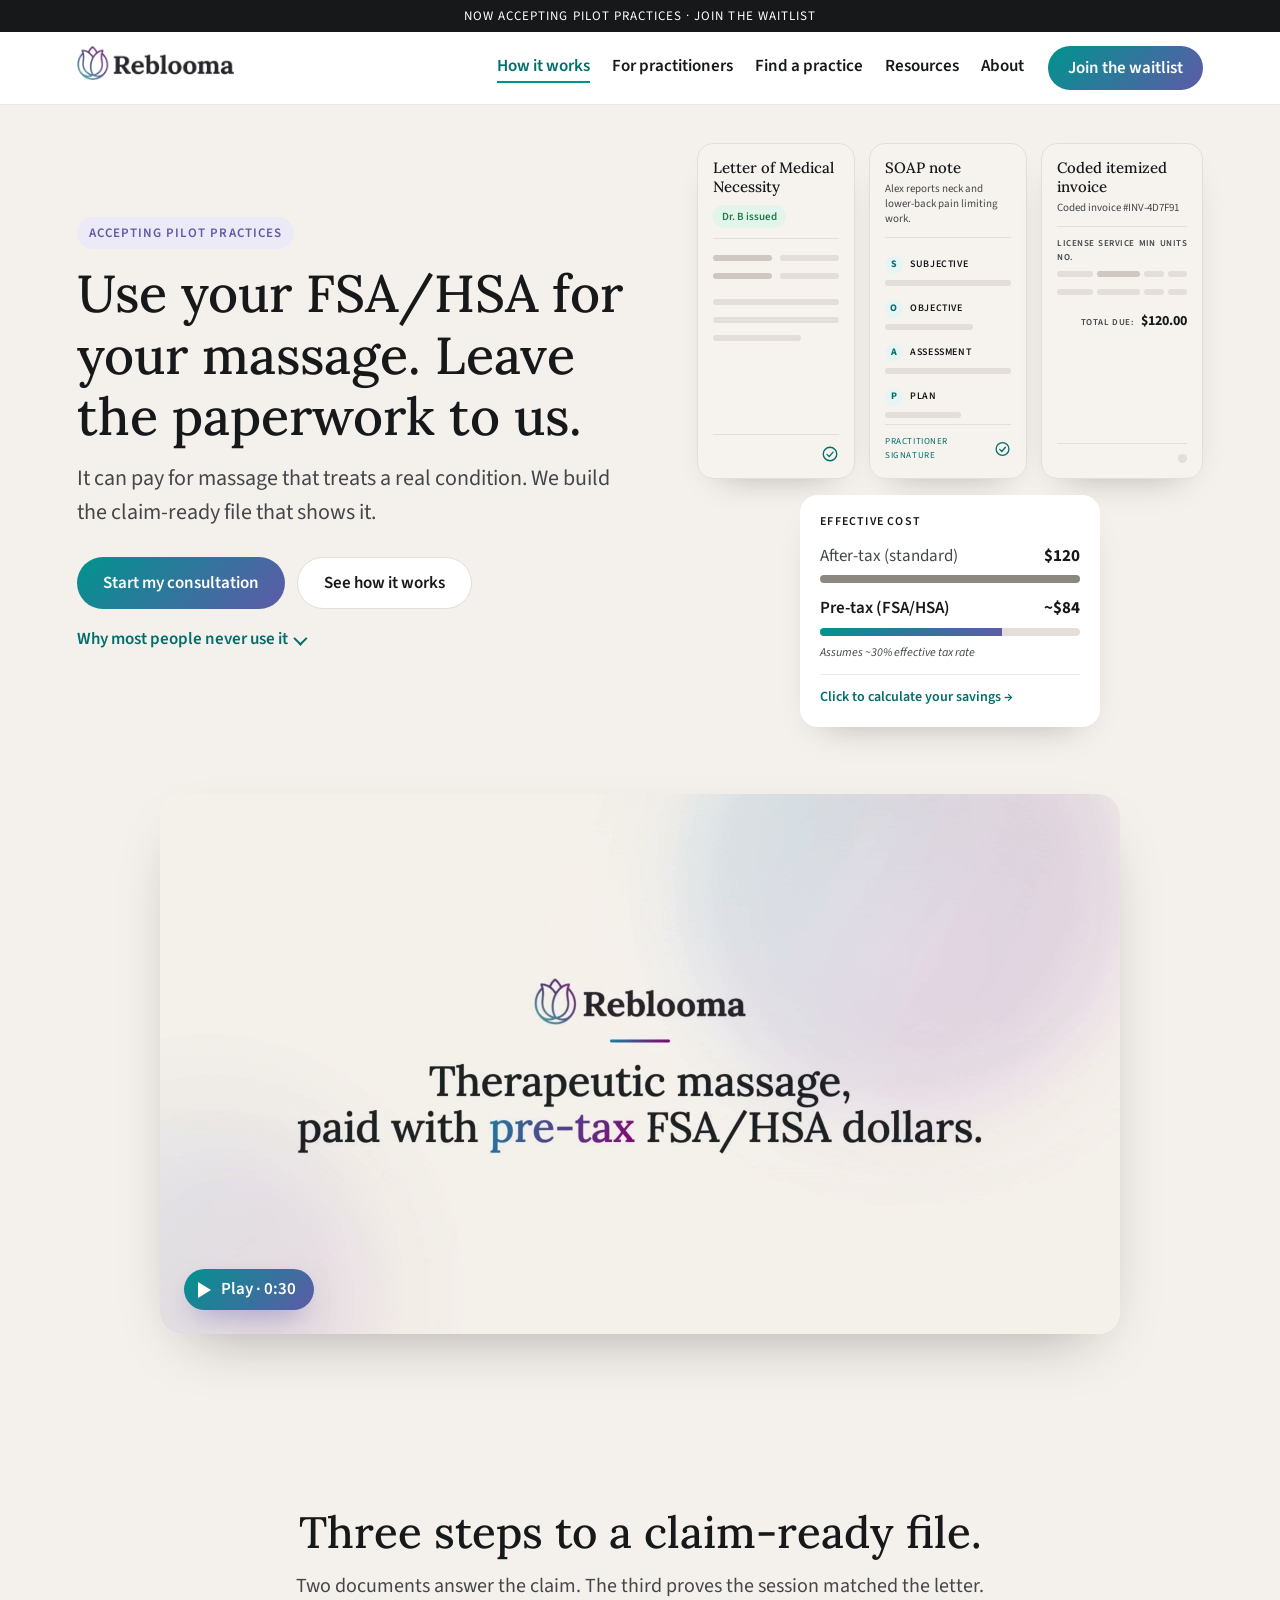
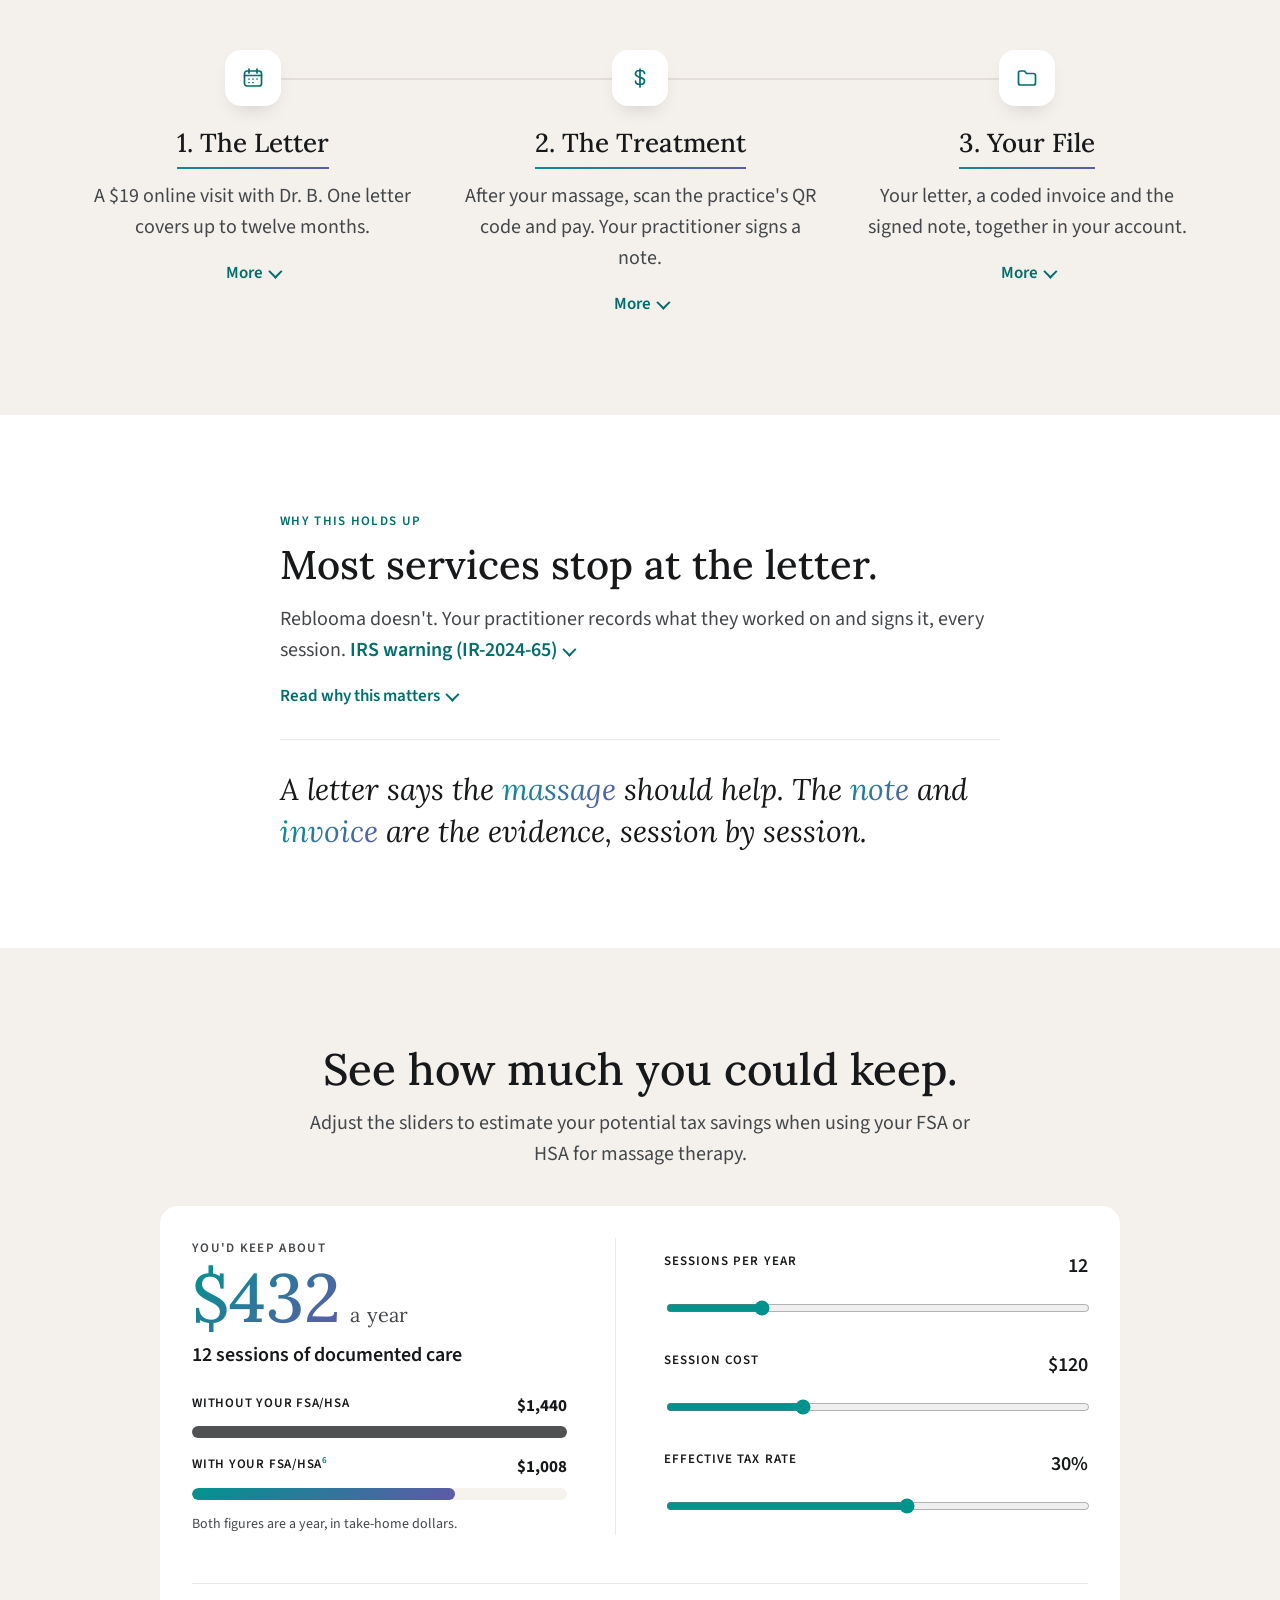
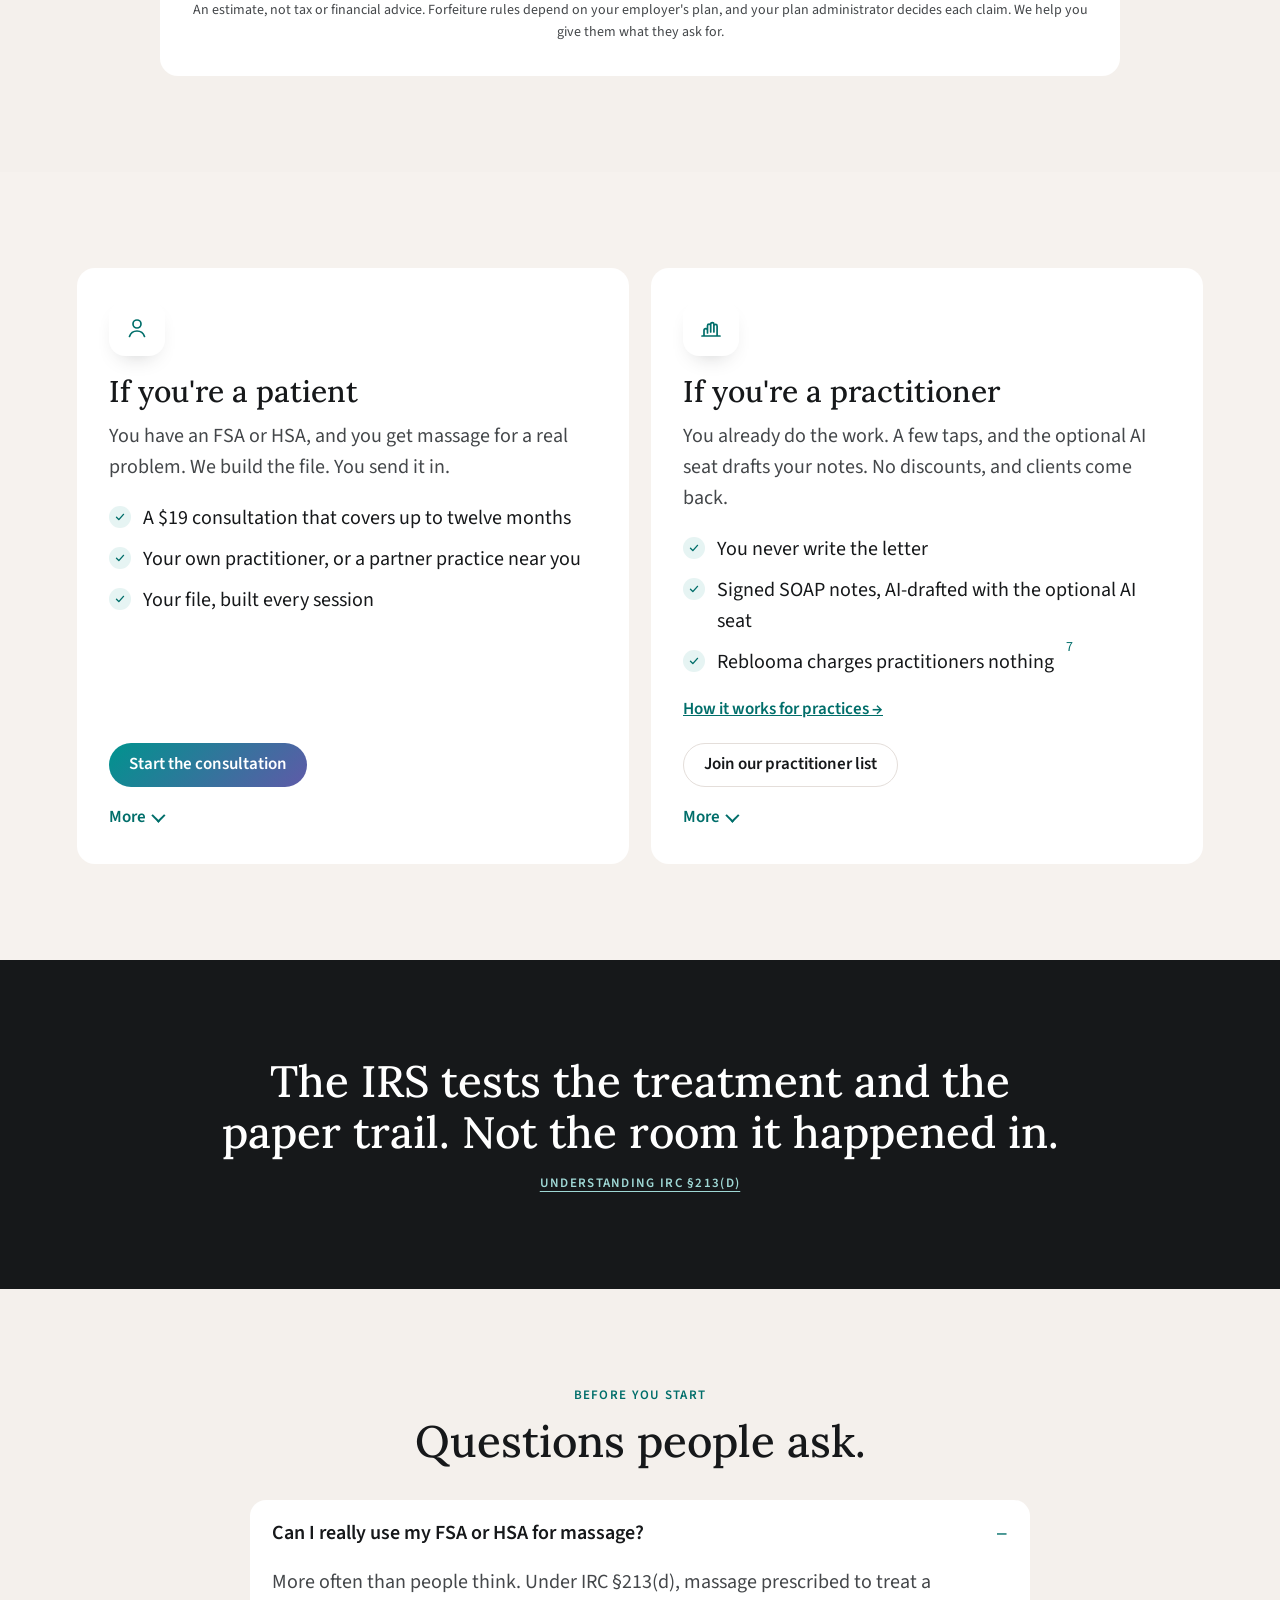
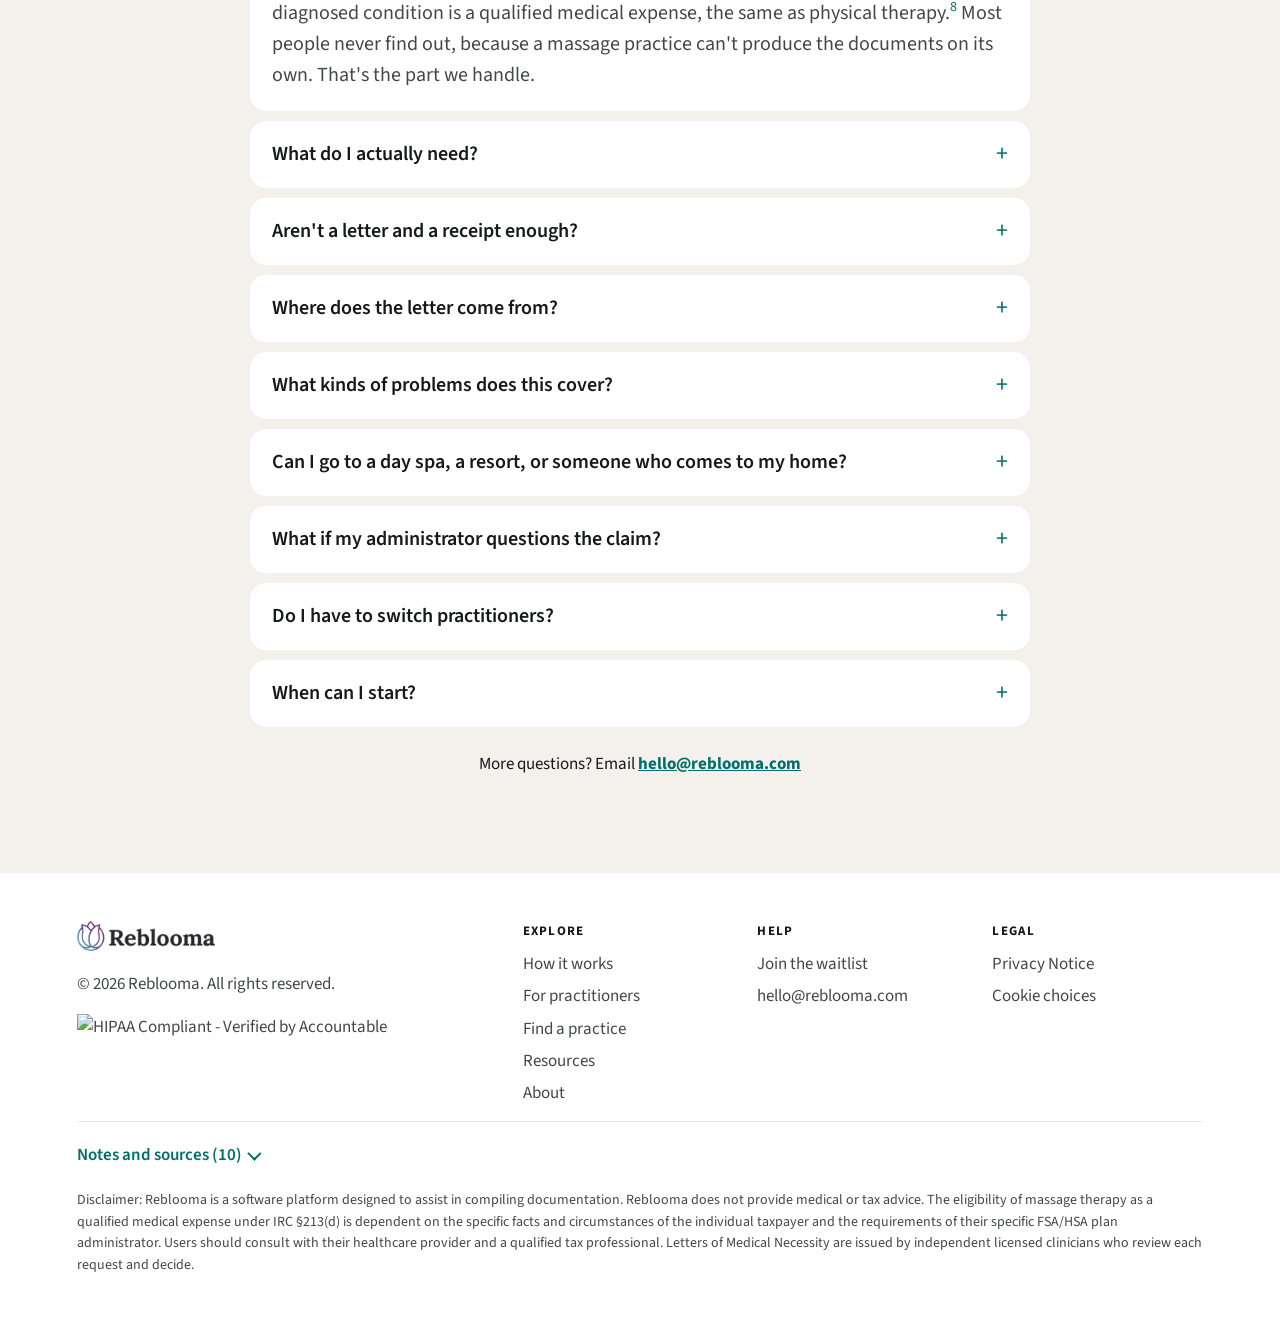
==== commit 175e43dc: "Merge pull request #8 from reblooma/termly-consent Cookie banner (Termly) and a consent lock for all" ====
--- a/index.html
+++ b/index.html
@@ -5,7 +5,6 @@
 <!-- Termly consent banner. Loads in the background, so it never delays the page.
      Trackers are blocked by assets/analytics.js, not by Termly (Auto Blocker is off). -->
 <script async src="https://app.termly.io/resource-blocker/09bd1f9b-8e05-4326-bdf9-7915b54486a1?autoBlock=off"></script>
-<link rel="stylesheet" href="assets/consent-banner.css">
 <meta name="viewport" content="width=device-width, initial-scale=1, viewport-fit=cover">
 <title>Reblooma: Use your FSA/HSA for massage</title>
 <link rel="preconnect" href="https://fonts.googleapis.com">
@@ -517,7 +516,7 @@
       <div><img src="assets/brand/logo/reblooma-logo-colour-sm.png" alt="Reblooma" style="height:30px;width:auto"><p style="margin-top:12px">© 2026 Reblooma. All rights reserved.</p><div style="margin-top:16px"><a href="https://app.accountablehq.com/trust/reblooma" target="_blank" rel="noopener noreferrer" title="View our HIPAA compliance status"><img src="https://d3s6zphx7ipv1p.cloudfront.net/assets/badge/hipaa-38e04df8.webp" alt="HIPAA Compliant - Verified by Accountable" height="80" style="height: 80px; width: auto;"></a></div></div>
       <div><h5>Explore</h5><ul><li><a href="#how">How it works</a></li><li><a href="practitioners.html">For practitioners</a></li><li><a href="directory.html">Find a practice</a></li><li><a href="resources.html">Resources</a></li><li><a href="about.html">About</a></li></ul></div>
       <div><h5>Help</h5><ul><li><a href="#who" data-waitlist data-cta="footer">Join the waitlist</a></li><li><a href="mailto:hello@reblooma.com">hello@reblooma.com</a></li></ul></div>
-      <div><h5>Legal</h5><ul><li><a href="privacy.html">Privacy Notice</a></li><li><a href="terms.html">Terms of Use</a></li><li><a href="cookie-policy.html">Cookie Policy</a></li><li><a href="accessibility.html">Accessibility</a></li><li><a href="#" class="termly-display-preferences">Cookie choices</a></li></ul></div>
+      <div><h5>Legal</h5><ul><li><a href="privacy.html">Privacy Notice</a></li><li><a href="#" class="termly-display-preferences">Cookie choices</a></li></ul></div>
     </div>
     <details class="more notes"><summary>Notes and sources (10)</summary><div class="body">
       <ol>
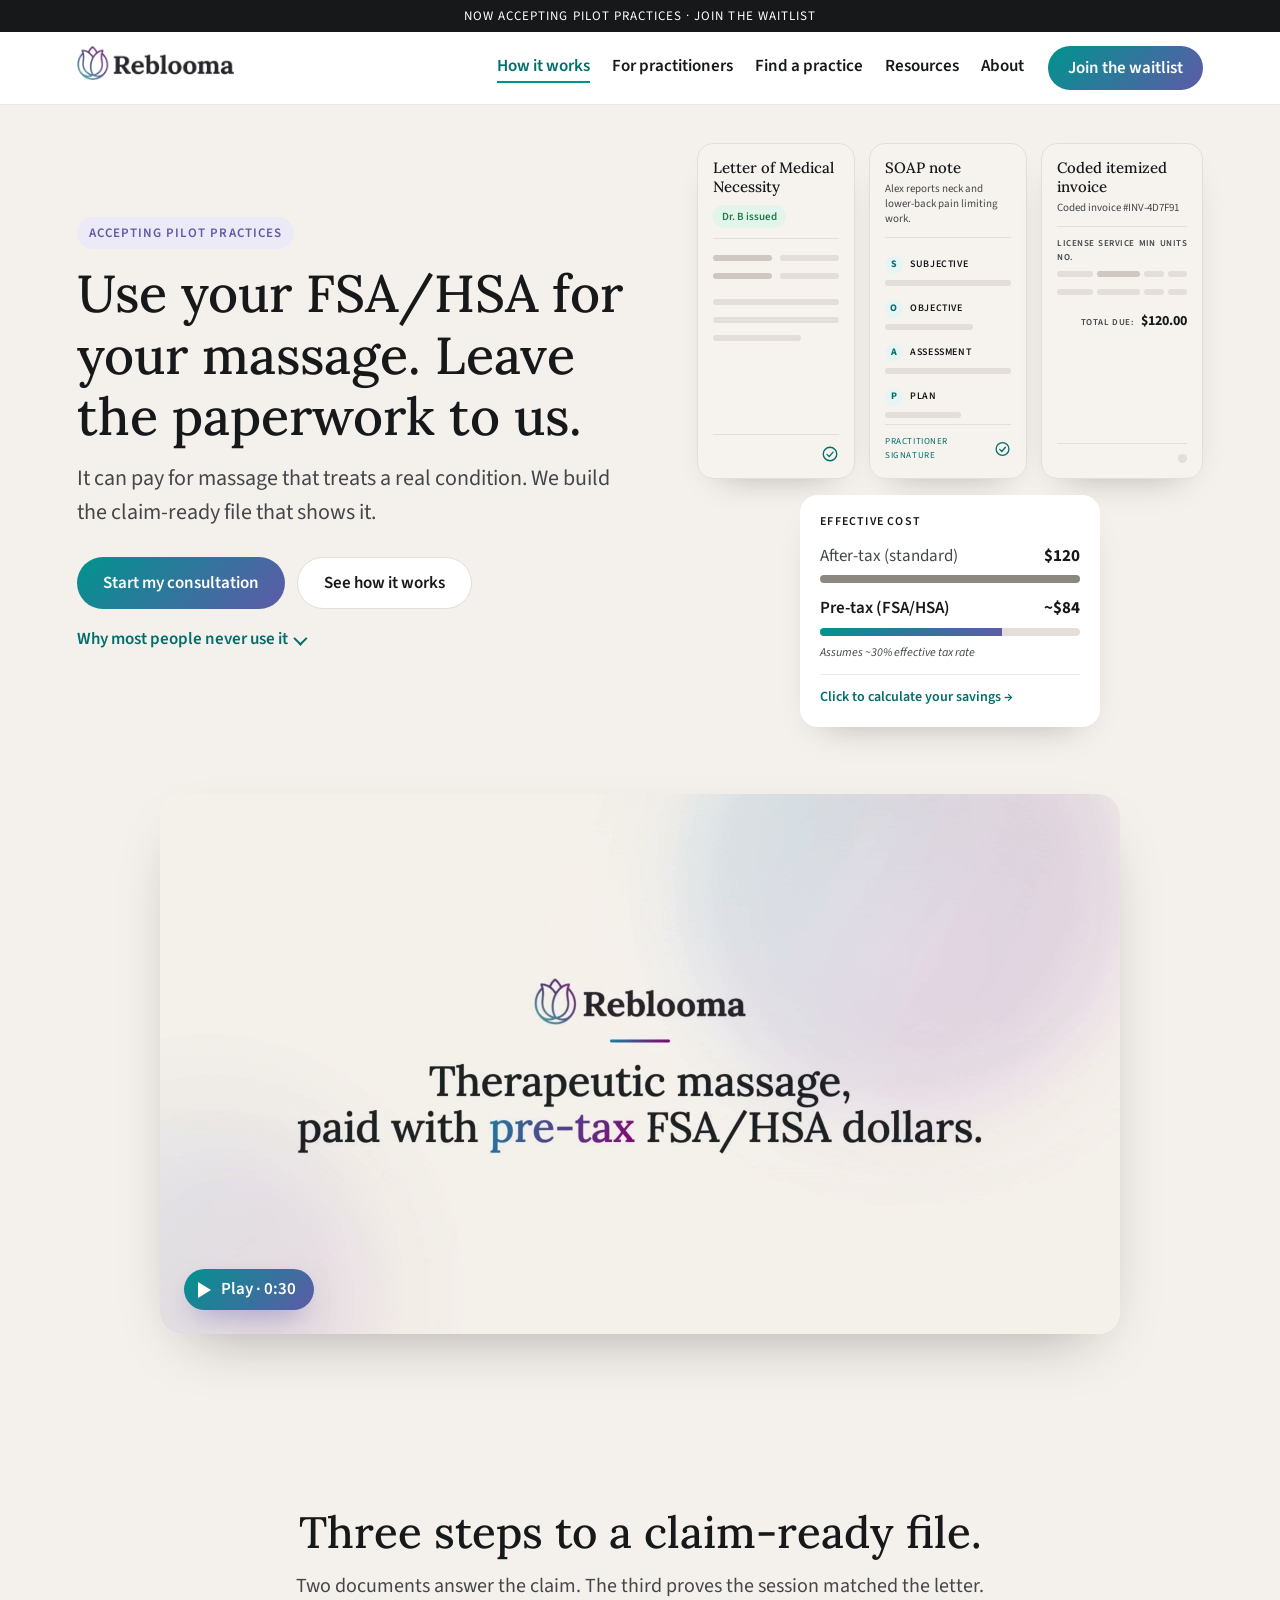
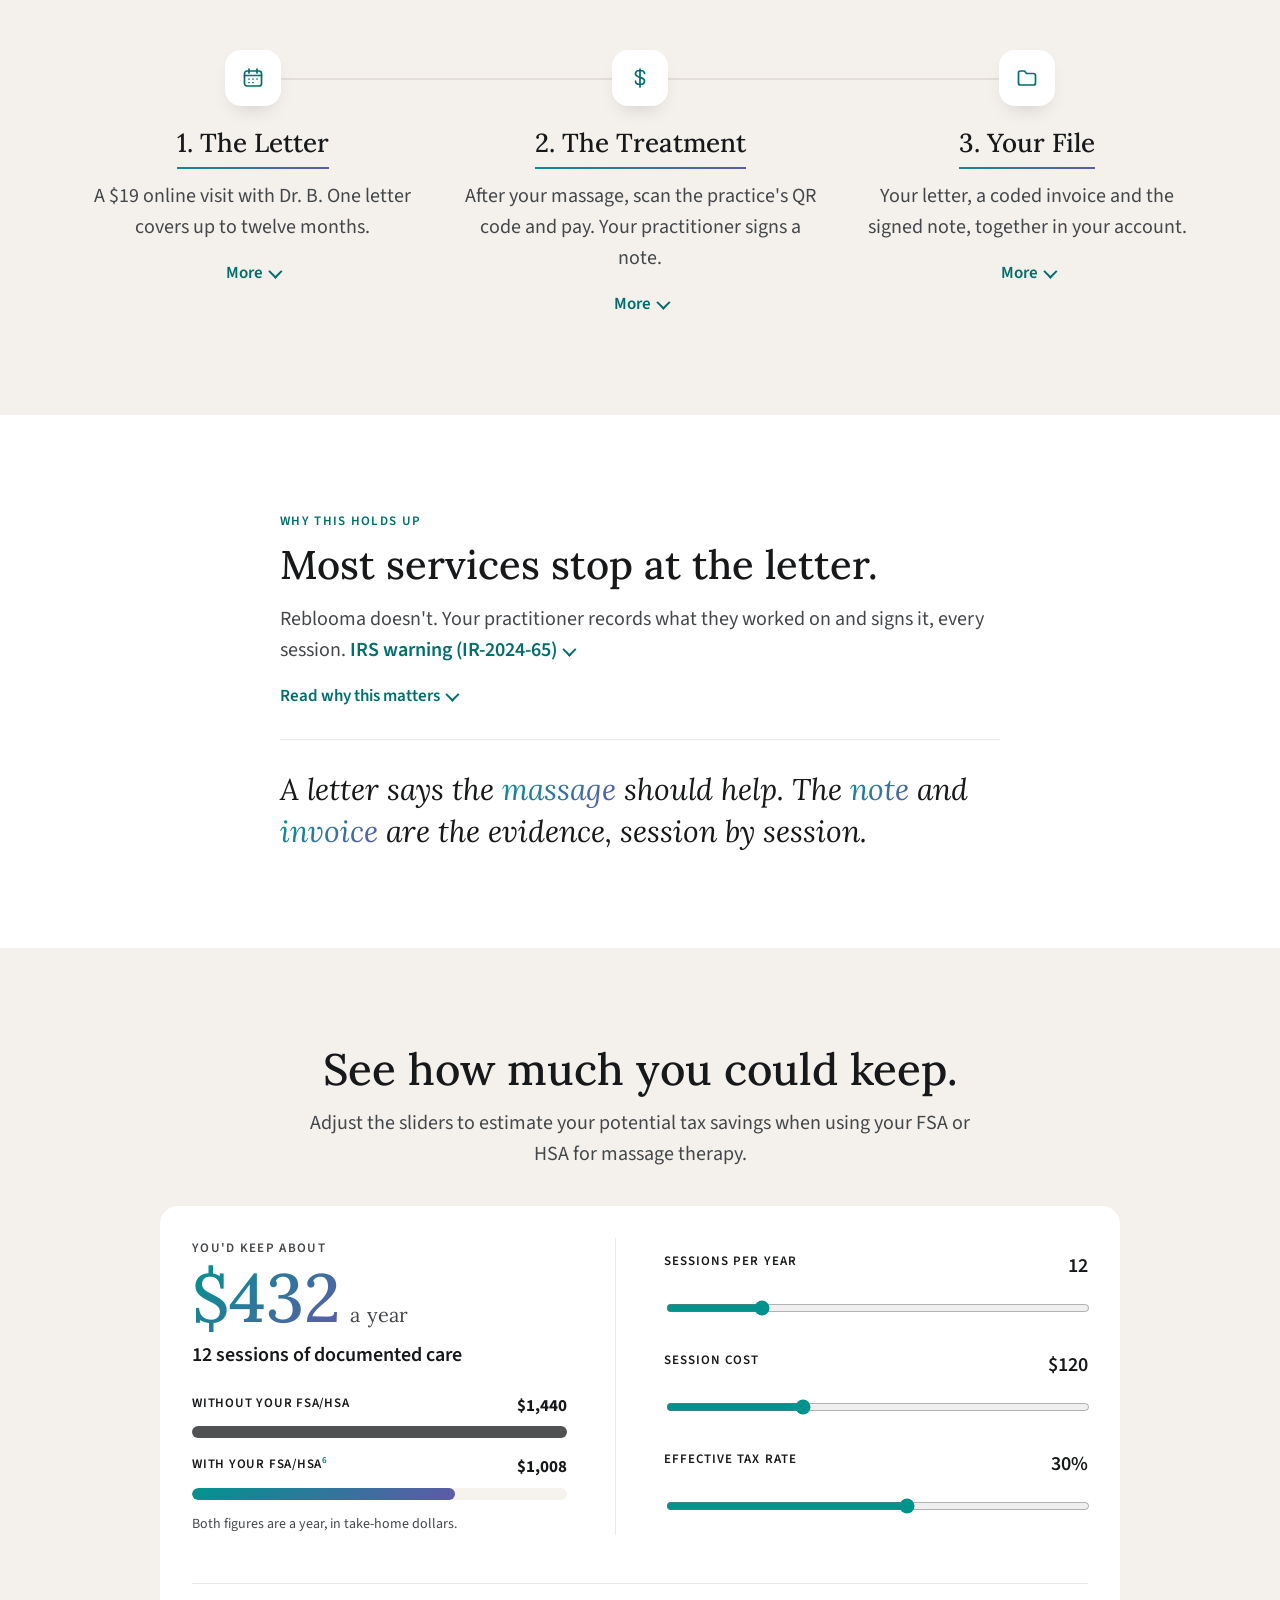
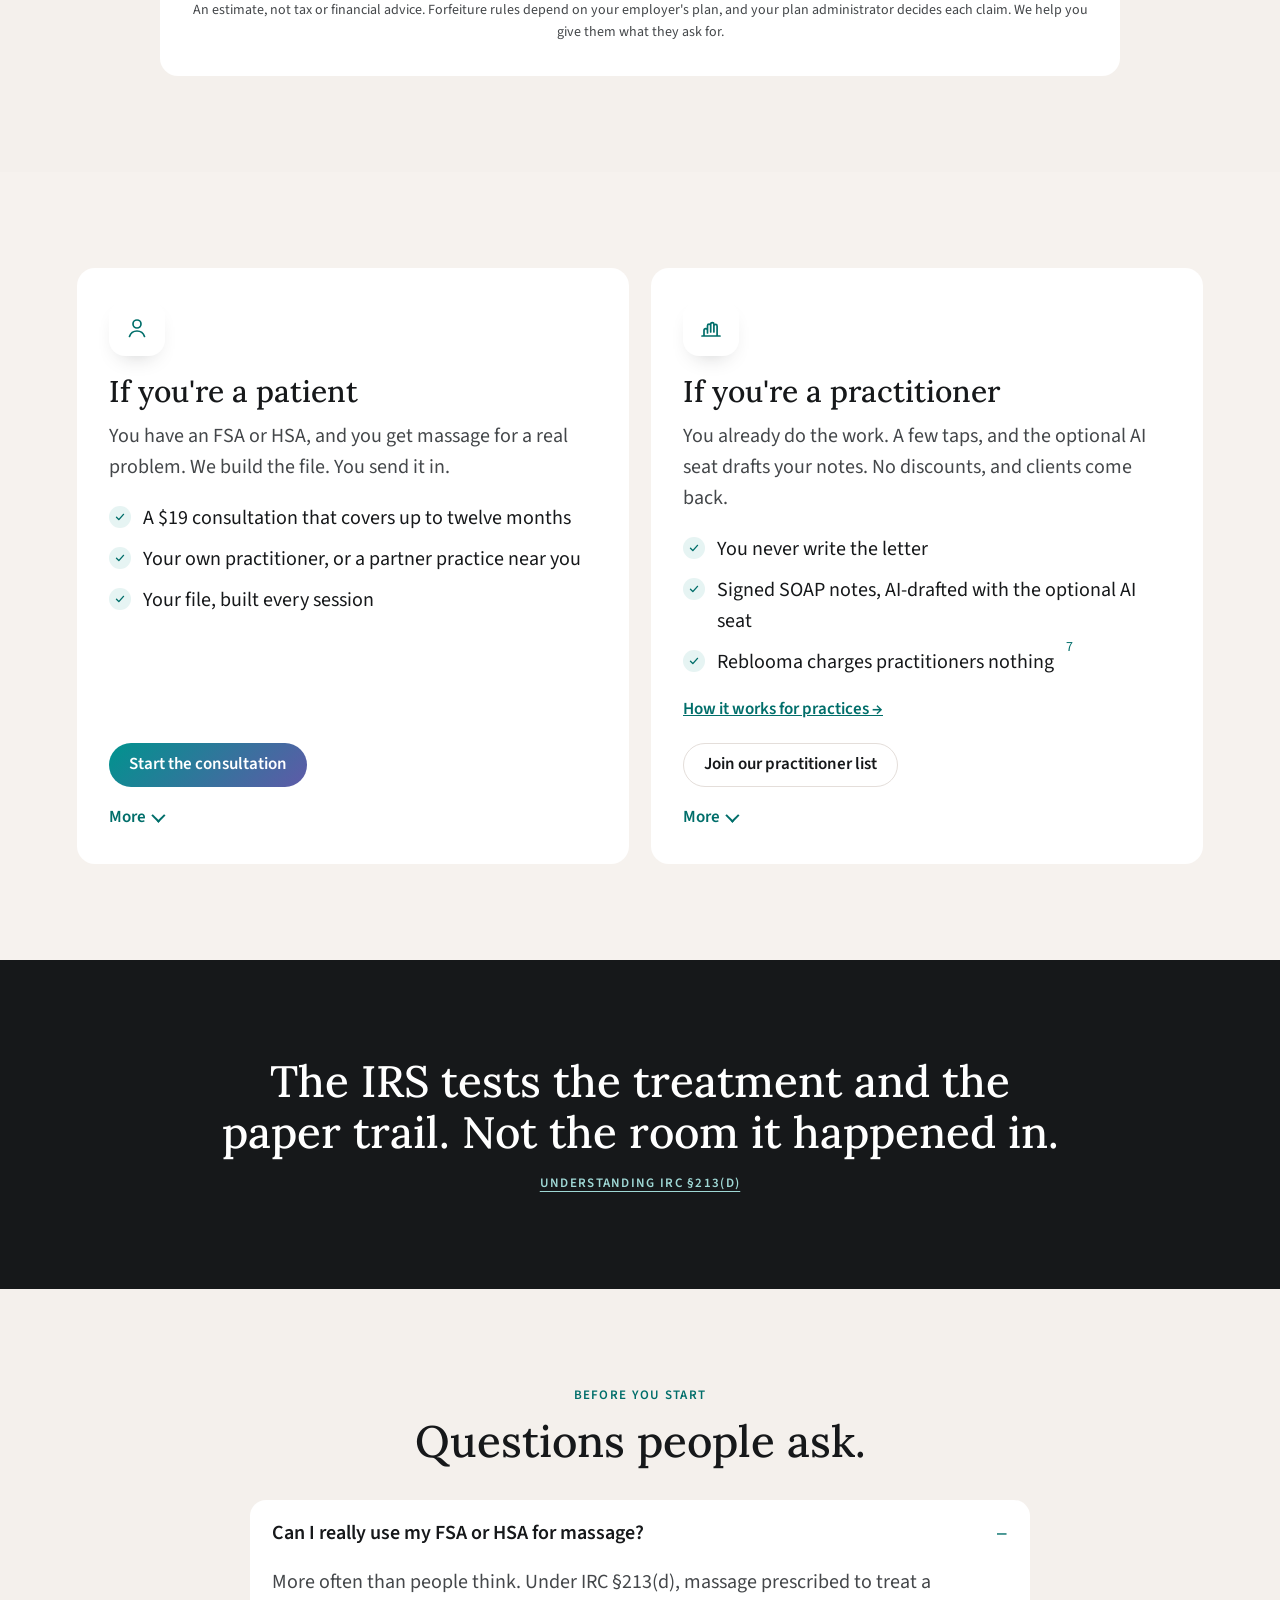
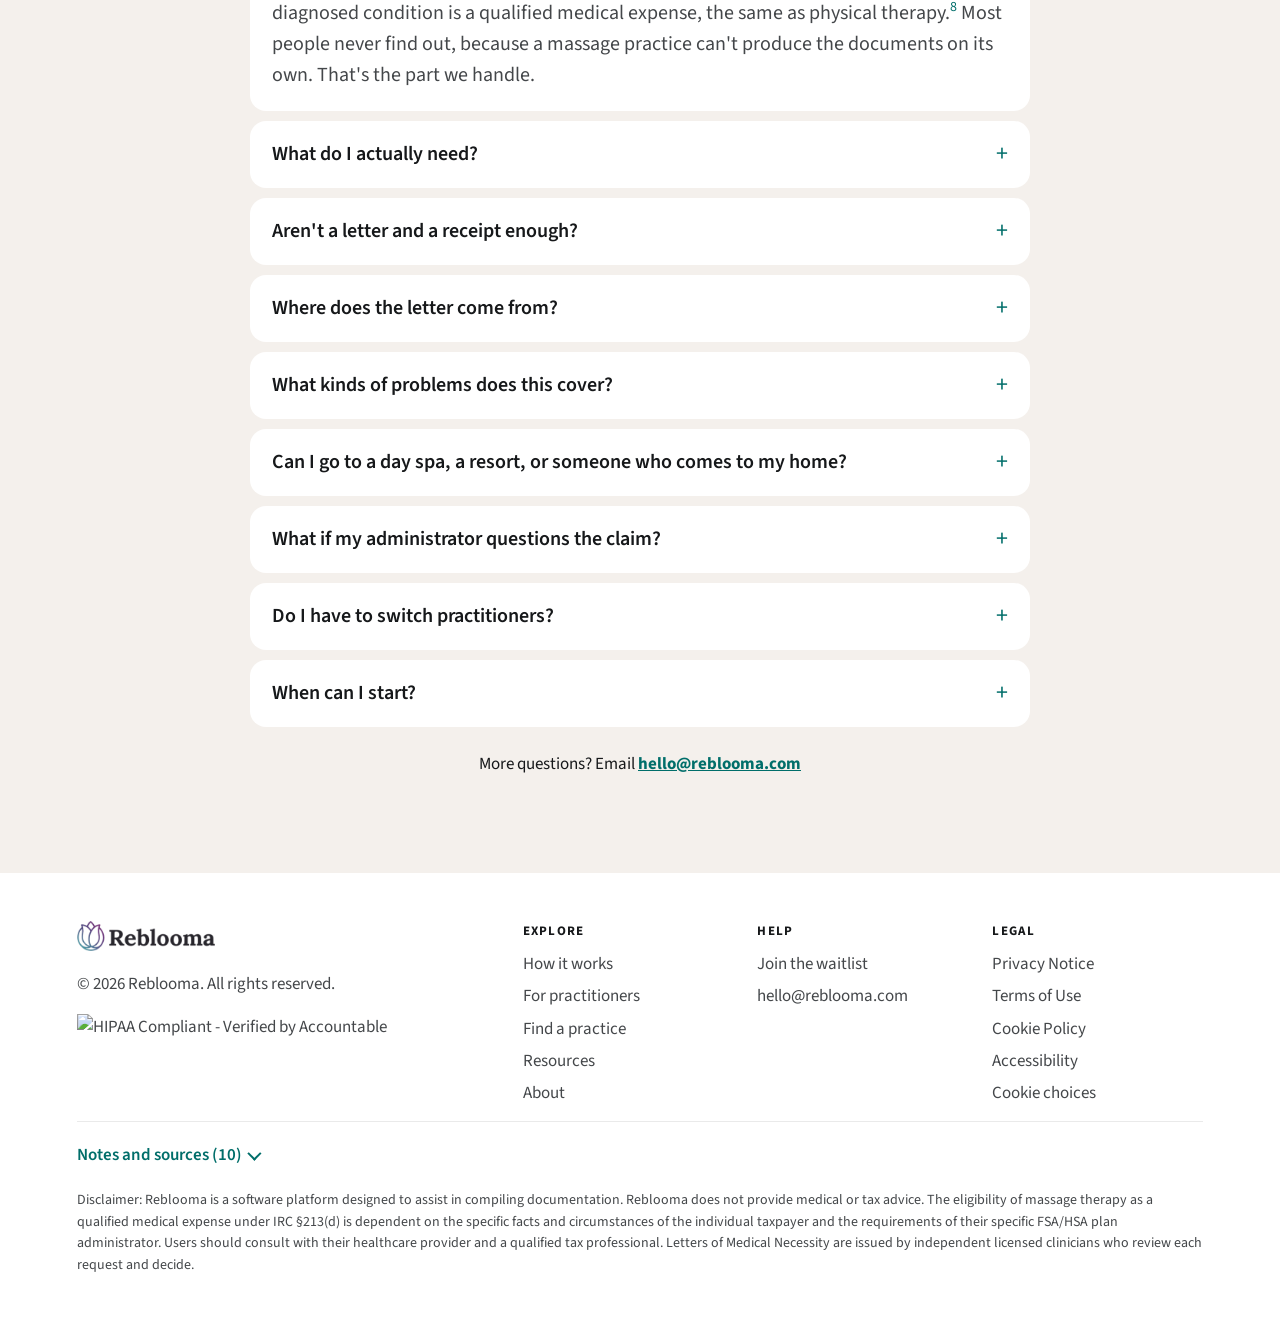
==== commit e534937b: "Merge pull request #9 from reblooma/termly-sync Daily Termly sync for legal pages; cookie banner mat" ====
--- a/index.html
+++ b/index.html
@@ -5,6 +5,7 @@
 <!-- Termly consent banner. Loads in the background, so it never delays the page.
      Trackers are blocked by assets/analytics.js, not by Termly (Auto Blocker is off). -->
 <script async src="https://app.termly.io/resource-blocker/09bd1f9b-8e05-4326-bdf9-7915b54486a1?autoBlock=off"></script>
+<link rel="stylesheet" href="assets/consent-banner.css">
 <meta name="viewport" content="width=device-width, initial-scale=1, viewport-fit=cover">
 <title>Reblooma: Use your FSA/HSA for massage</title>
 <link rel="preconnect" href="https://fonts.googleapis.com">
@@ -516,7 +517,7 @@
       <div><img src="assets/brand/logo/reblooma-logo-colour-sm.png" alt="Reblooma" style="height:30px;width:auto"><p style="margin-top:12px">© 2026 Reblooma. All rights reserved.</p><div style="margin-top:16px"><a href="https://app.accountablehq.com/trust/reblooma" target="_blank" rel="noopener noreferrer" title="View our HIPAA compliance status"><img src="https://d3s6zphx7ipv1p.cloudfront.net/assets/badge/hipaa-38e04df8.webp" alt="HIPAA Compliant - Verified by Accountable" height="80" style="height: 80px; width: auto;"></a></div></div>
       <div><h5>Explore</h5><ul><li><a href="#how">How it works</a></li><li><a href="practitioners.html">For practitioners</a></li><li><a href="directory.html">Find a practice</a></li><li><a href="resources.html">Resources</a></li><li><a href="about.html">About</a></li></ul></div>
       <div><h5>Help</h5><ul><li><a href="#who" data-waitlist data-cta="footer">Join the waitlist</a></li><li><a href="mailto:hello@reblooma.com">hello@reblooma.com</a></li></ul></div>
-      <div><h5>Legal</h5><ul><li><a href="privacy.html">Privacy Notice</a></li><li><a href="#" class="termly-display-preferences">Cookie choices</a></li></ul></div>
+      <div><h5>Legal</h5><ul><li><a href="privacy.html">Privacy Notice</a></li><li><a href="terms.html">Terms of Use</a></li><li><a href="cookie-policy.html">Cookie Policy</a></li><li><a href="accessibility.html">Accessibility</a></li><li><a href="#" class="termly-display-preferences">Cookie choices</a></li></ul></div>
     </div>
     <details class="more notes"><summary>Notes and sources (10)</summary><div class="body">
       <ol>
--- a/assets/consent-banner.css
+++ b/assets/consent-banner.css
@@ -0,0 +1,33 @@
+/* Termly cookie banner: match Reblooma's design system.
+   Colors are set in Termly (Consent Banner > Custom Theme): buttons #16181a,
+   button text #ffffff, text #44474a, background #fcf9f6, 14px.
+   Termly has no Source Sans 3 and no corner setting, so those two live here.
+   Termly writes the font inline on each banner element; a stylesheet rule
+   marked !important wins over an inline value that isn't. */
+[class*="termly-styles-"],
+[class*="termly-styles-"] * {
+  font-family: "Source Sans 3", -apple-system, BlinkMacSystemFont, "Segoe UI", sans-serif !important;
+}
+[class*="termly-styles-button"] {
+  border-radius: 4px !important;
+  font-weight: 600 !important;
+}
+
+/* Colors also set here, so the banner matches even if Termly serves an older
+   theme. Keep these equal to the Termly Custom Theme. */
+[class*="termly-styles-root"] {
+  background: #fcf9f6 !important;   /* surface */
+  color: #44474a !important;        /* body text */
+  font-size: 14px !important;
+}
+[class*="termly-styles-buttons"] { background: transparent !important; }
+[class*="termly-styles-module-primary"] {
+  background: #16181a !important;   /* ink, .btn-primary */
+  border-color: #16181a !important;
+  color: #ffffff !important;
+}
+[class*="termly-styles-module-outline"] {
+  background: transparent !important;
+  border-color: #16181a !important;
+  color: #16181a !important;
+}
